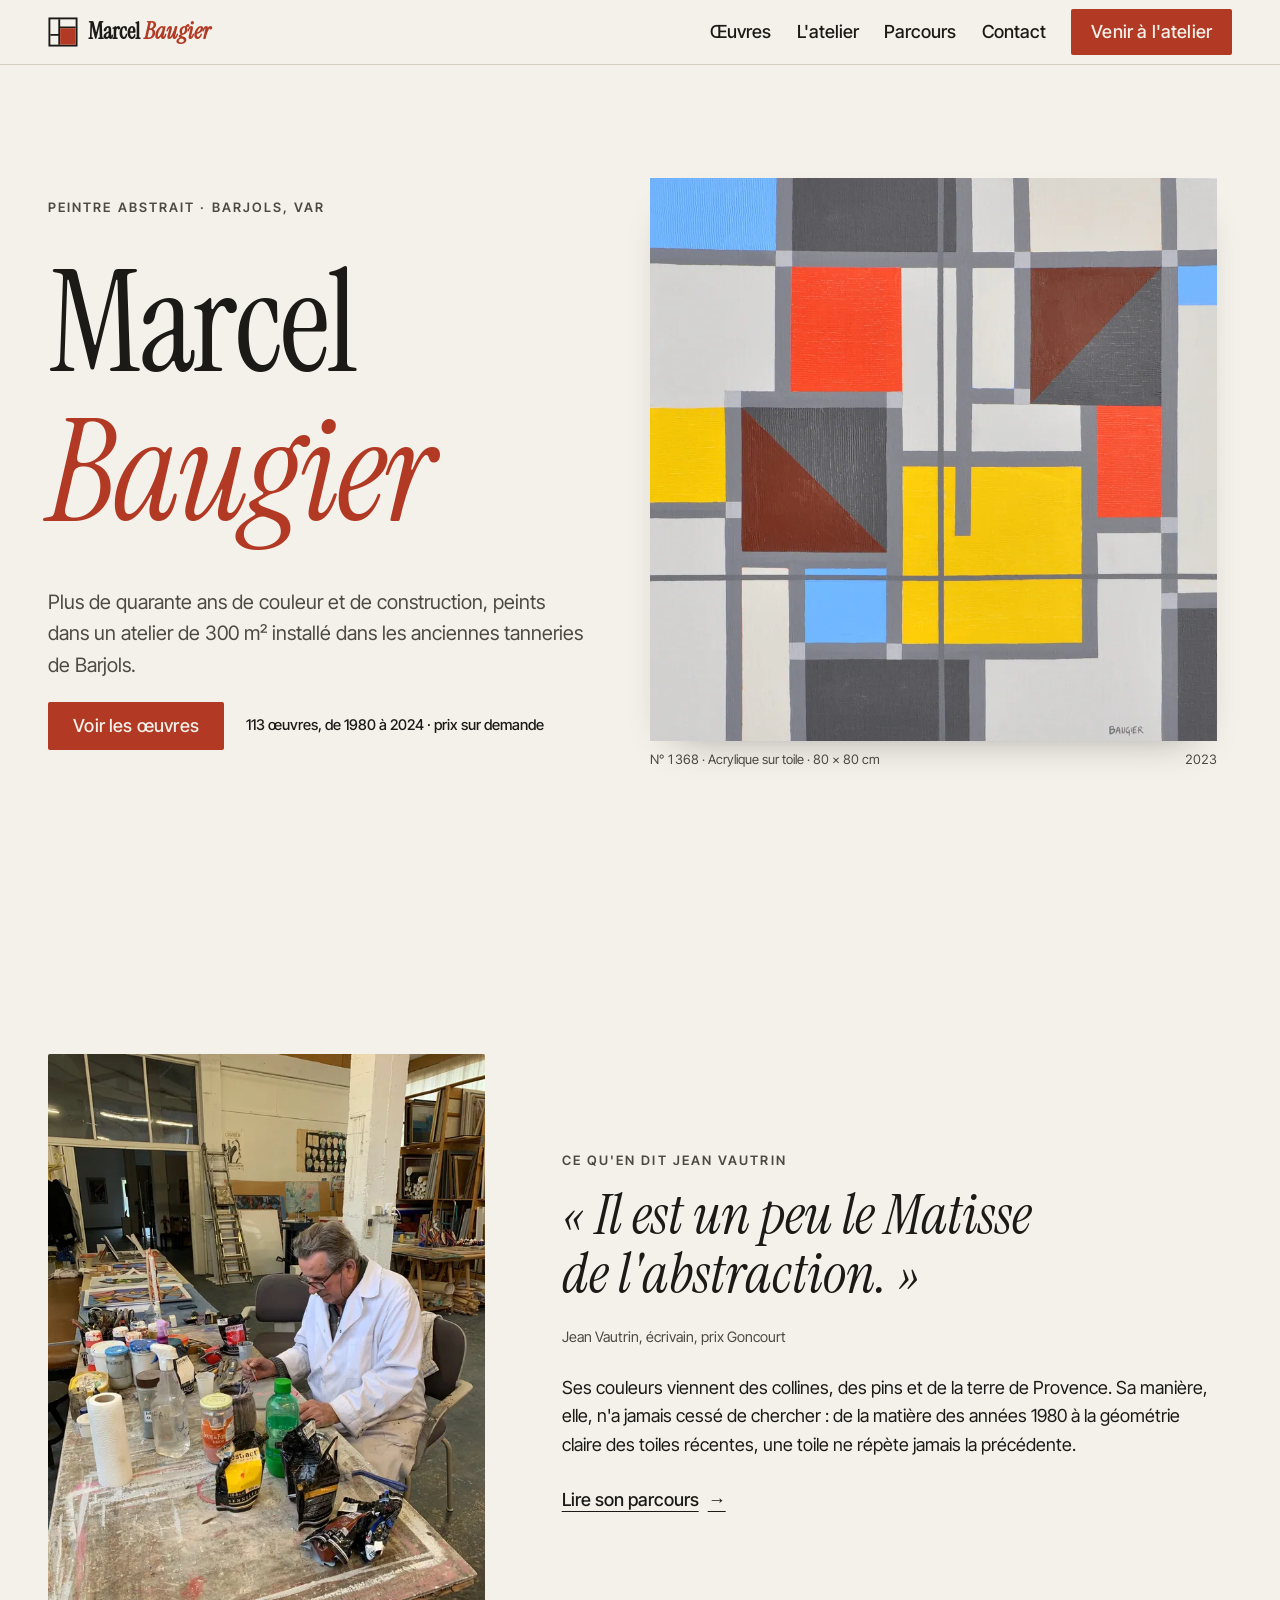
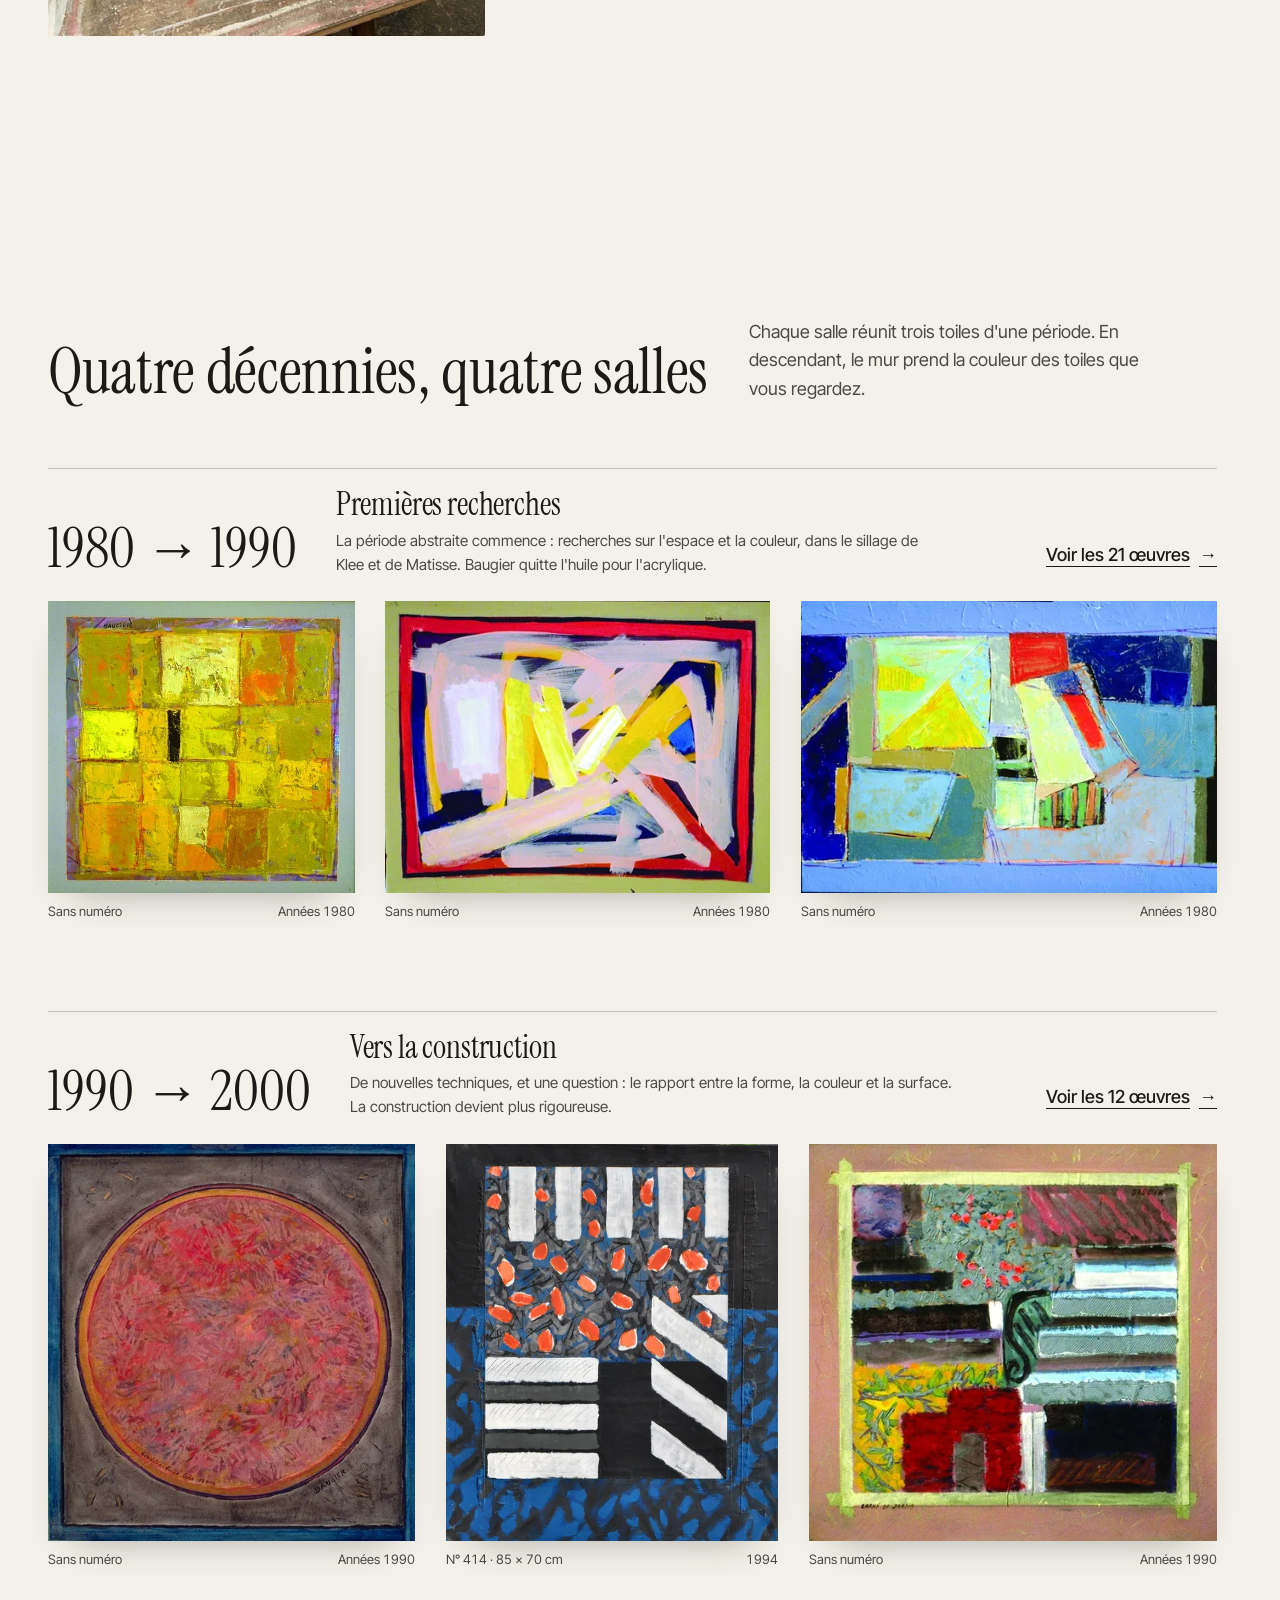
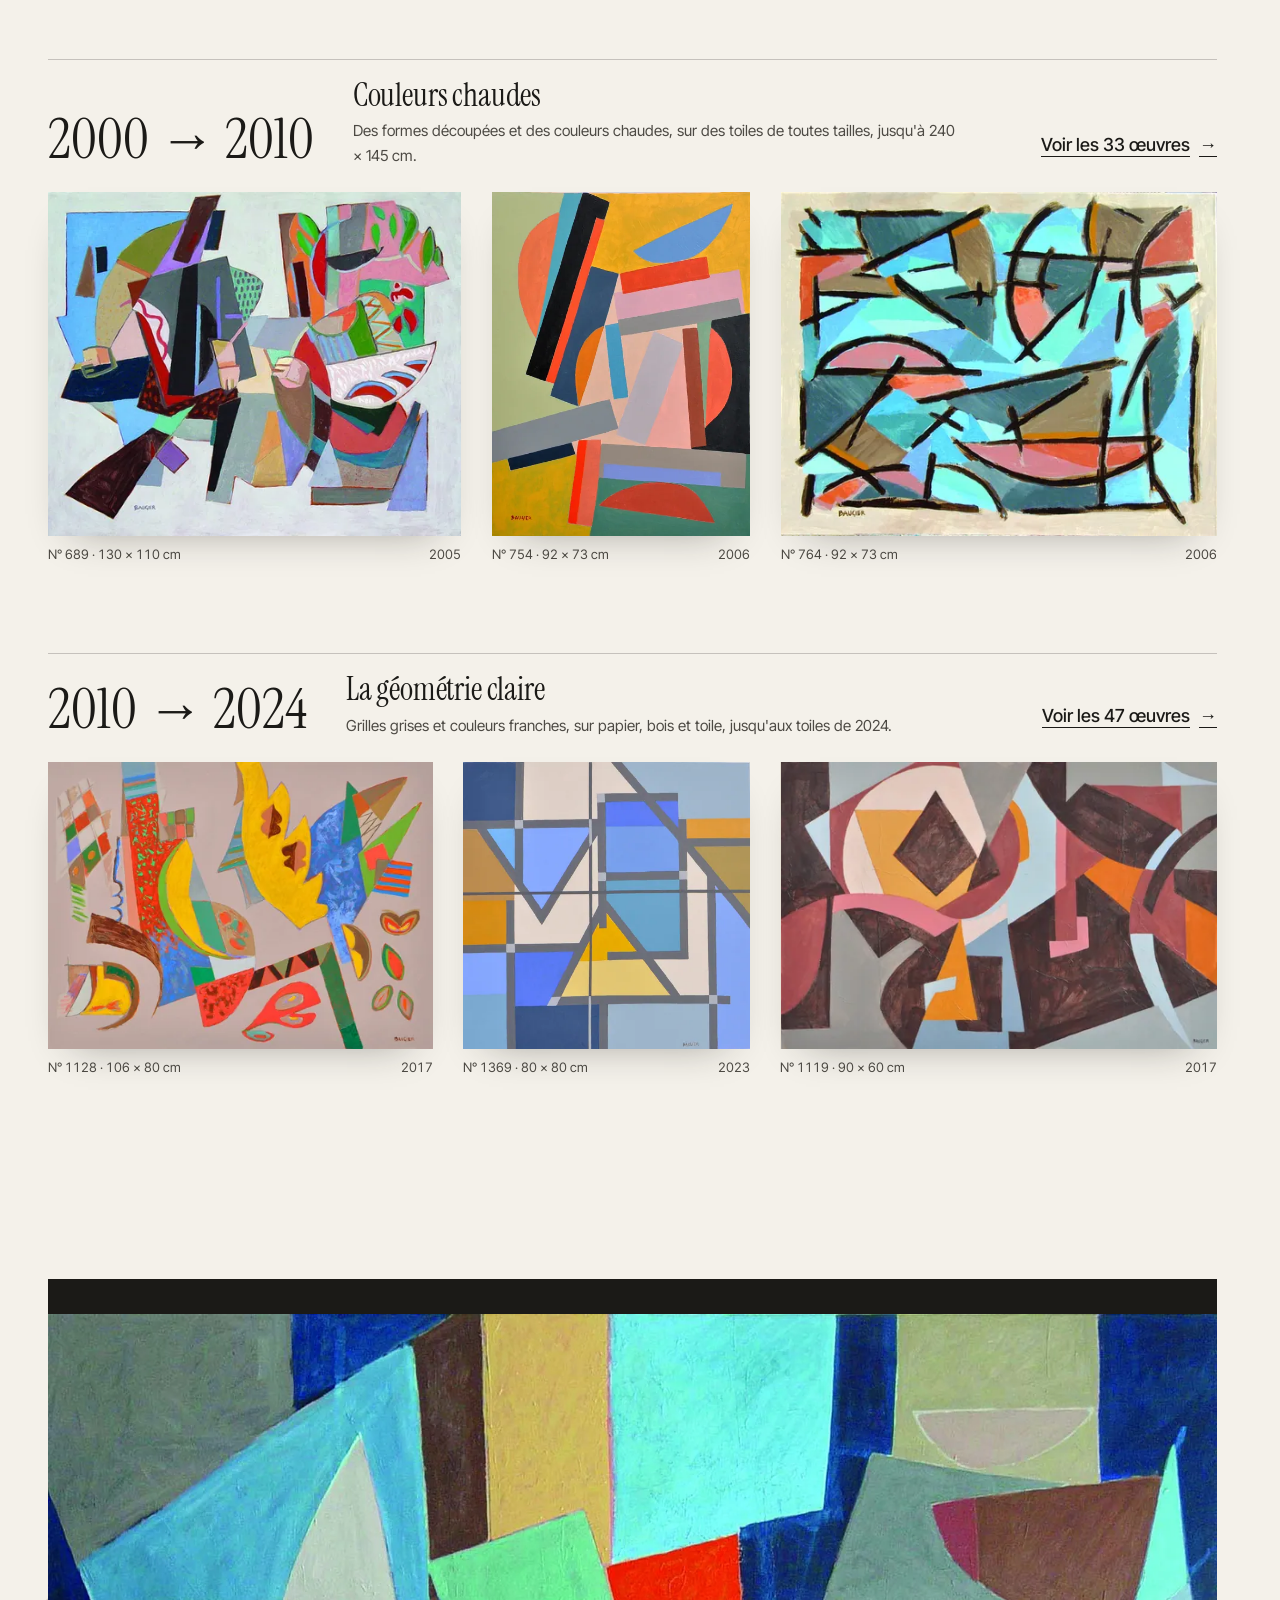
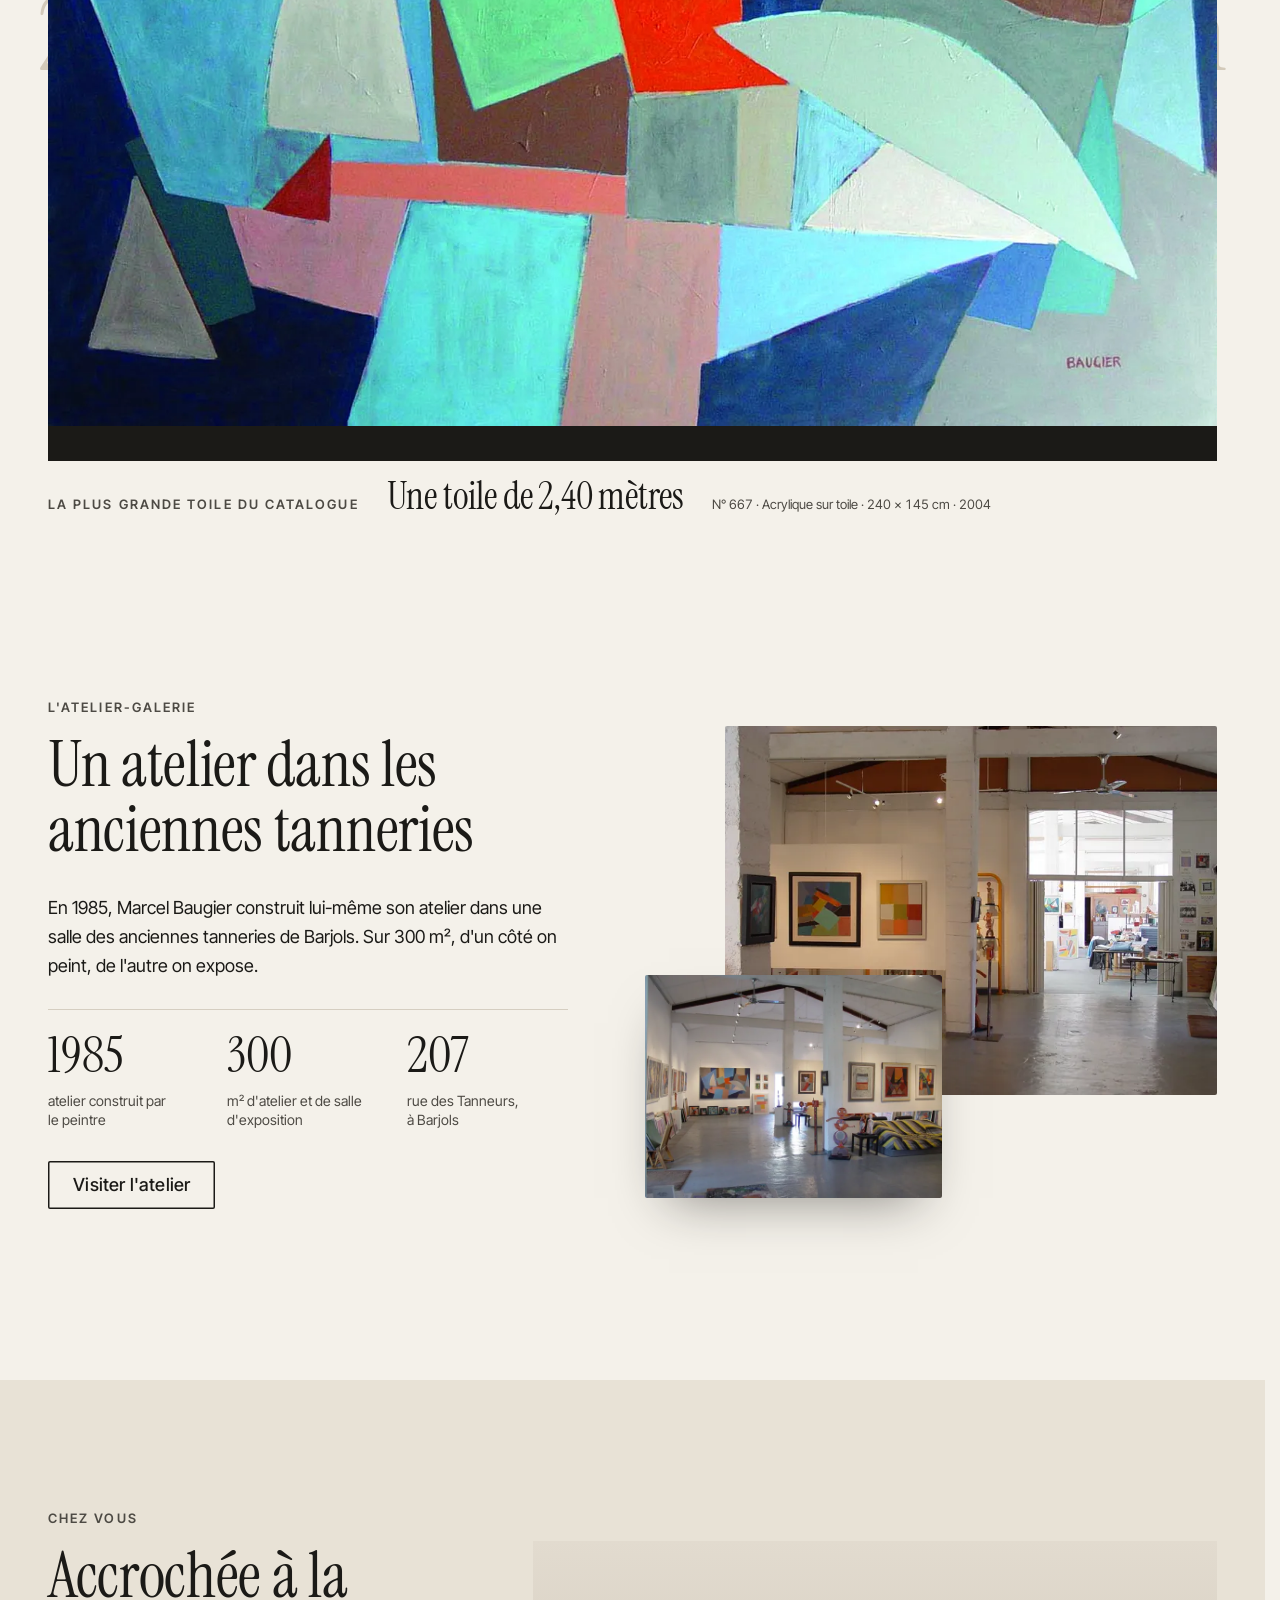
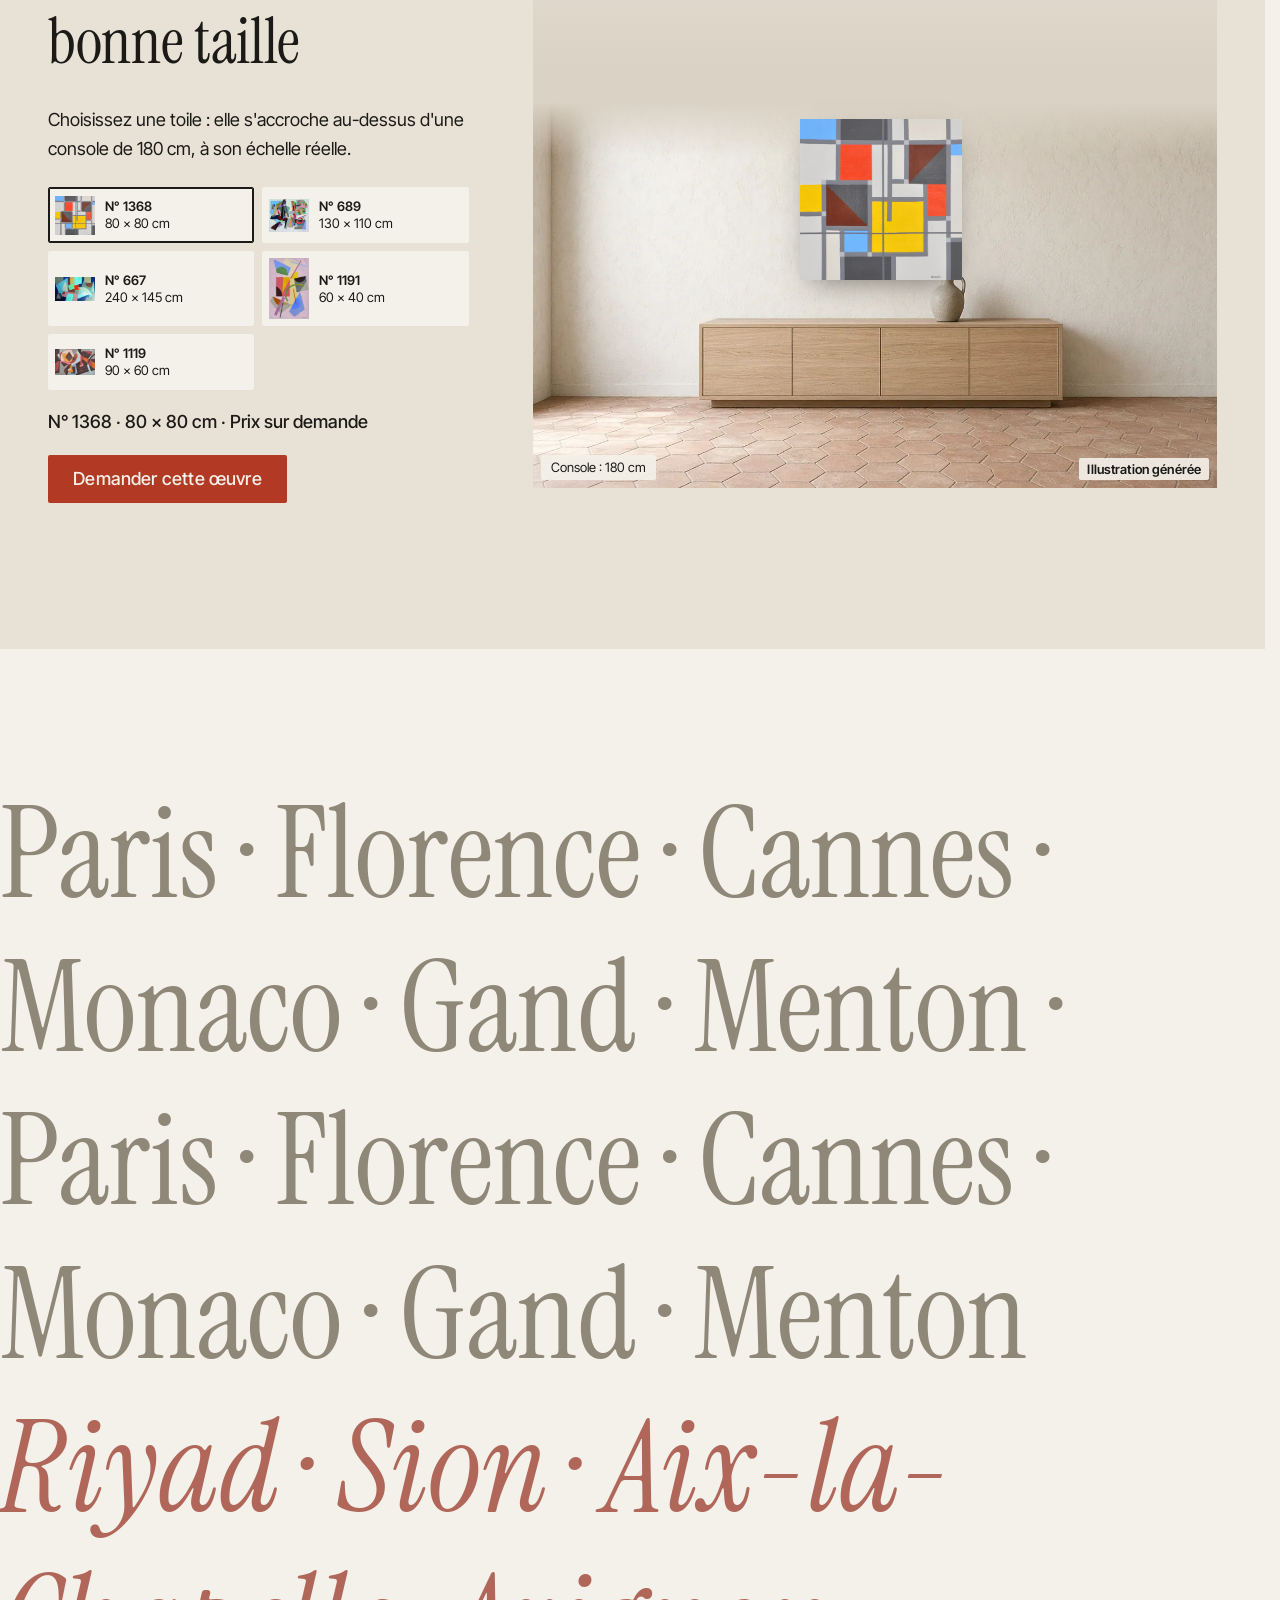
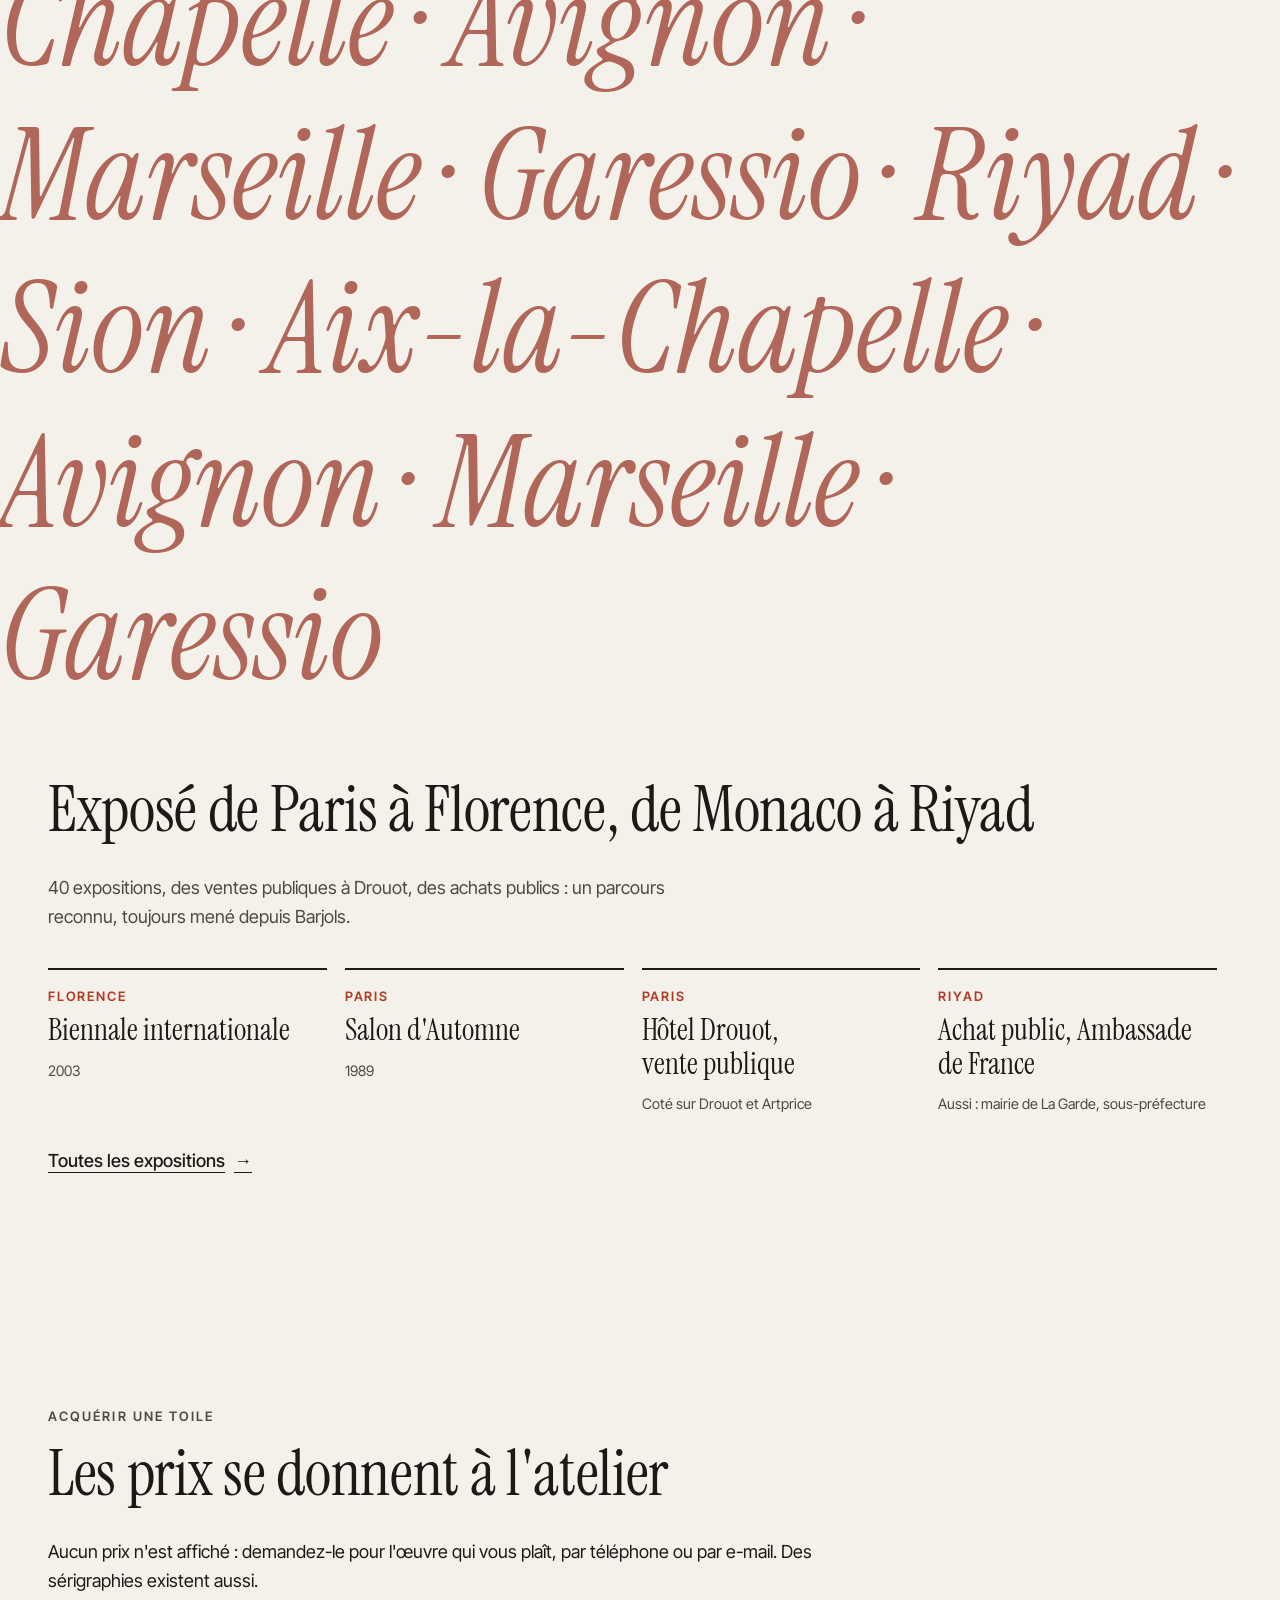
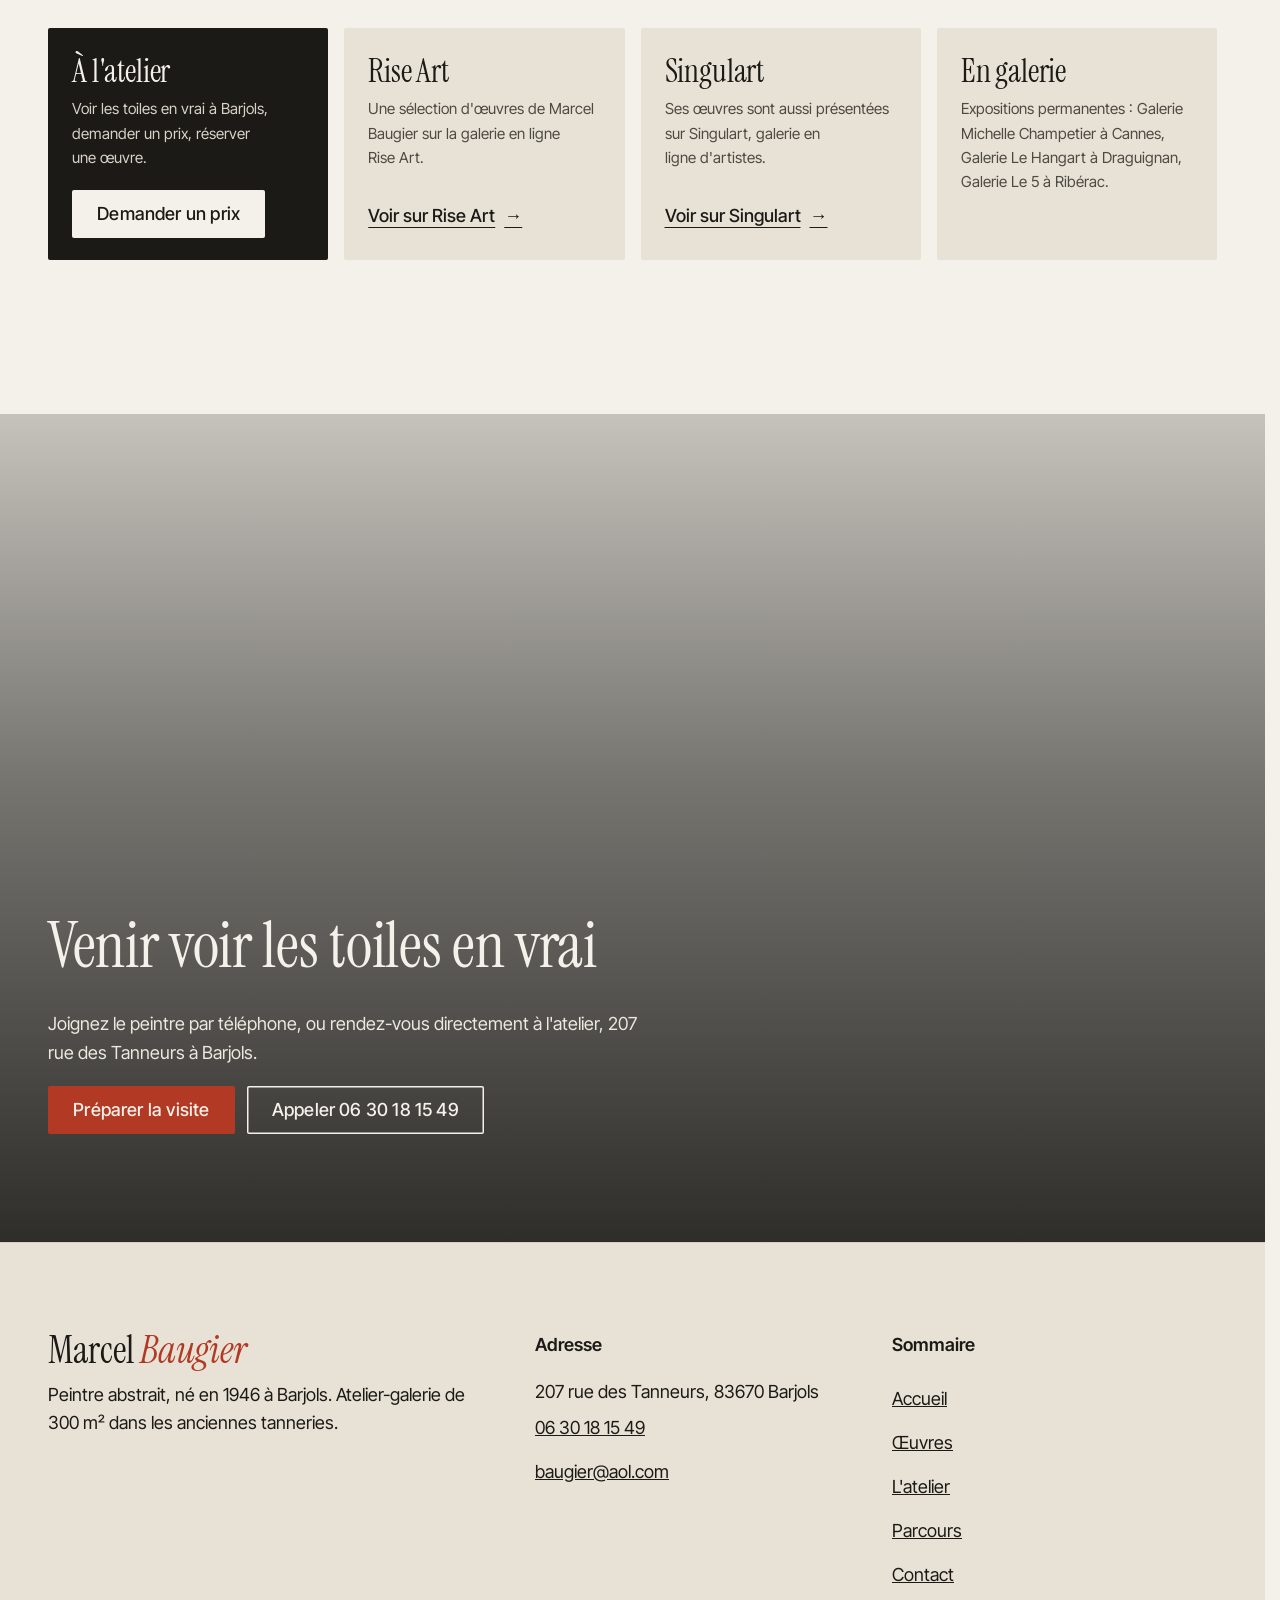
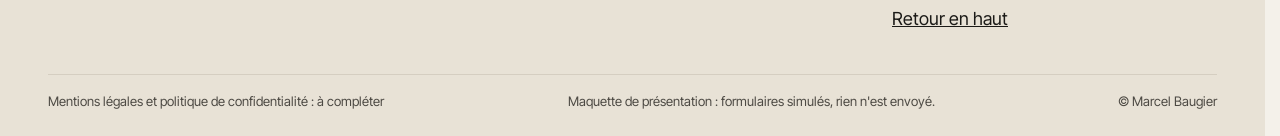
==== index.html @ a055277f "Maquette Galerie Baugier v1" ====
<!doctype html>
<html lang="fr" data-v="1">
<head>
<meta charset="utf-8">
<meta name="viewport" content="width=device-width, initial-scale=1, viewport-fit=cover">
<title>Marcel Baugier, peintre abstrait : atelier-galerie à Barjols</title>
<meta name="description" content="Plus de quarante ans de peinture abstraite : 113 œuvres de Marcel Baugier, de 1980 à 2024, à voir à l&#39;atelier-galerie des anciennes tanneries de Barjols (Var).">
<meta name="robots" content="noindex, nofollow">
<link rel="canonical" href="https://baugier-maquette.vercel.app/">
<style>:root{--fond:#F4F1EA;--texte:#1B1A17;--voile-fond:#E6DFD2;--ouverture-fond:#F4F1EA;--menu-fond:#1B1A17}:root { --entete-h: 72px; --barres-h: 0px; } html { background: var(--fond); color: var(--texte); scrollbar-gutter: stable; } body { margin: 0; background: var(--fond); } html.js:not(.secours):not([data-arrivee="retour"]) [data-anime] { opacity: 0; } html.js:not(.secours):not([data-arrivee="retour"]) [data-anime].vu { opacity: 1; } [data-voile] { position: fixed; inset: 0; z-index: 900; background: var(--voile-fond); transform: translateY(100%); visibility: hidden; pointer-events: none; } html[data-arrivee="voile"]:not(.voile-leve):not(.secours) [data-voile] { transform: none; visibility: visible; } html.secours [data-voile] { visibility: hidden !important; } .ouverture-panneau { position: fixed; inset: 0; z-index: 850; display: none; place-content: center; justify-items: center; background: var(--ouverture-fond, var(--voile-fond)); color: var(--fond); text-align: center; } html.js[data-arrivee="intro"]:not(.secours):not(.intro-finie) .ouverture-panneau { display: grid; } html.defilement-bloque, html.defilement-bloque body, html.js[data-arrivee="intro"]:not(.secours):not(.intro-finie), html.js[data-arrivee="intro"]:not(.secours):not(.intro-finie) body, html[data-arrivee="voile"]:not(.voile-leve):not(.secours), html[data-arrivee="voile"]:not(.voile-leve):not(.secours) body { overflow: hidden; } html.js[data-arrivee="intro"]:not(.secours):not(.intro-finie) { background-color: var(--ouverture-fond, var(--voile-fond)); } html[data-arrivee="voile"]:not(.voile-leve):not(.secours) { background-color: var(--voile-fond); }</style>
<script>(function () {
var d = document.documentElement, ss = null, ls = null;
try { ss = window.sessionStorage; ls = window.localStorage; } catch (e) {}
d.classList.add('js');
var nav = performance.getEntriesByType ? performance.getEntriesByType('navigation')[0] : null;
var type = nav ? nav.type : 'navigate';
var depart = null;
try { depart = JSON.parse(ss.getItem('socle:depart') || 'null'); ss.removeItem('socle:depart'); } catch (e) {}
if (depart && !(Date.now() - depart.t < 15000)) depart = null;
var mode = type === 'back_forward' ? 'retour' : type === 'reload' ? 'intro' : depart ? 'voile' : 'intro';
d.setAttribute('data-arrivee', mode);
if (mode === 'voile' && depart.couleur) d.style.setProperty('--voile-fond', depart.couleur);
if (type === 'reload' && 'scrollRestoration' in history) {
history.scrollRestoration = 'manual';
}
try {
var choisie = ls && ls.getItem('socle:langue');
var langue = (d.lang || '').slice(0, 2);
if (choisie && choisie !== langue && type === 'navigate' && !depart) {
var alt = document.querySelector('link[rel="alternate"][hreflang="' + choisie + '"]');
if (alt) location.replace(new URL(alt.href).pathname + location.search + location.hash);
}
} catch (e) {}
setTimeout(function () { if (!d.classList.contains('demarre')) d.classList.add('secours'); }, 2000);
})();</script>
<link rel="preload" href="/assets/fonts/instrument-serif-latin-400-normal.woff2" as="font" type="font/woff2" crossorigin>
<link rel="preload" href="/assets/fonts/inter-tight-latin-400-normal.woff2" as="font" type="font/woff2" crossorigin>
<link rel="stylesheet" href="/assets/css/socle.css?v=1">
<link rel="stylesheet" href="/assets/css/site.css?v=1">
<link rel="modulepreload" href="/assets/js/site.js?v=1">
<link rel="modulepreload" href="/assets/js/socle/index.js?v=1">
<script src="/assets/vendor/gsap.min.js" defer></script>
<script src="/assets/vendor/ScrollTrigger.min.js" defer></script>
<script src="/assets/vendor/SplitText.min.js" defer></script>
<script type="module" src="/assets/js/site.js?v=1"></script>
<meta name="theme-color" content="#F4F1EA">
<link rel="icon" href="/assets/images/favicon.svg" type="image/svg+xml">
<link rel="apple-touch-icon" href="/assets/images/apple-touch-icon.png">
<meta property="og:type" content="website">
<meta property="og:site_name" content="Galerie Baugier">
<meta property="og:locale" content="fr_FR">
<meta property="og:title" content="Marcel Baugier, peintre abstrait : atelier-galerie à Barjols">
<meta property="og:description" content="Plus de quarante ans de peinture abstraite : 113 œuvres de Marcel Baugier, de 1980 à 2024, à voir à l&#39;atelier-galerie des anciennes tanneries de Barjols (Var).">
<meta property="og:url" content="https://baugier-maquette.vercel.app/">
<meta property="og:image" content="https://baugier-maquette.vercel.app/assets/partage/accueil-fr.jpg">
<meta property="og:image:width" content="1200">
<meta property="og:image:height" content="630">
<meta property="og:image:alt" content="Marcel Baugier, peintre abstrait, et sa toile n° 1368">
<meta name="twitter:card" content="summary_large_image">
<script type="application/ld+json">{"@context":"https://schema.org","@type":"ArtGallery","name":"Galerie Baugier, atelier de Marcel Baugier","url":"https://baugier-maquette.vercel.app/","telephone":"+33630181549","email":"baugier@aol.com","address":{"@type":"PostalAddress","streetAddress":"207 rue des Tanneurs","postalCode":"83670","addressLocality":"Barjols","addressCountry":"FR"},"founder":{"@type":"Person","name":"Marcel Baugier","birthDate":"1946-06-13","birthPlace":"Barjols","jobTitle":"Peintre"},"description":"Atelier-galerie de 300 m² du peintre abstrait Marcel Baugier, installé depuis 1985 dans une salle des anciennes tanneries de Barjols (Var)."}</script>
</head>
<body id="haut">
<div data-voile data-forme="rideau" aria-hidden="true"><div class="voile-contenu"><img src="/assets/images/logo-clair.svg" alt="" width="56" height="56"><span data-voile-libelle>Accueil</span></div></div>
<div class="ouverture-panneau" data-ouverture aria-hidden="true">
  <img class="ouverture-logo" src="/assets/images/logo-clair.svg" alt="" width="64" height="64" data-ouverture-objet>
  <p class="ouverture-nom">Marcel Baugier</p>
  <span class="ouverture-trait"></span>
  <p class="ouverture-ligne">Atelier-galerie · Barjols</p>
</div>
<a class="evitement" href="#contenu">Aller au contenu</a>
<header data-entete>
  <div class="entete-rangee">
    <a class="entete-logo" href="/" data-libelle="Accueil" aria-current="page">
      <img src="/assets/images/logo.svg" alt="" width="34" height="34"><span>Marcel <em>Baugier</em></span>
    </a>
    <nav data-nav aria-label="Navigation principale">
      <ul><li><a href="/oeuvres" data-libelle="Œuvres">Œuvres</a></li><li><a href="/atelier" data-libelle="L&#39;atelier">L&#39;atelier</a></li><li><a href="/parcours" data-libelle="Parcours">Parcours</a></li><li><a href="/contact" data-libelle="Contact">Contact</a></li></ul>
    </nav>
    <div class="entete-actions">
      <a class="bouton" href="/contact#venir" data-libelle="Contact">Venir à l&#39;atelier</a>
      <button type="button" data-menu-bouton aria-controls="menu" aria-expanded="false" data-libelle-ouvrir="Menu" data-libelle-fermer="Fermer"><span data-libelle-bouton>Menu</span></button>
      <a class="menu-sansjs" href="#menu" data-menu-lien>Menu</a>
    </div>
  </div>
</header>
<script>/* Avant le premier affichage : rangées de la navigation (même règle que ajusterNav dans assets/js/socle/entete.js)
   et hauteur réelle de l'en-tête, pour que rien ne saute quand le JavaScript du site prend la main. */
(function () {
  var h = document.documentElement, u = document.querySelector('[data-nav] ul'), e = document.querySelector('[data-entete]');
  if (u) {
    var deborde = function () { return u.scrollWidth > u.clientWidth + 1; }, c = deborde();
    if (c && window.matchMedia('(min-width: 900px)').matches) {
      h.classList.add('nav-deux-rangees'); c = deborde();
      if (c) { h.classList.add('nav-deux-lignes'); var a = u.querySelector('a'); c = !a || u.getBoundingClientRect().height > a.getBoundingClientRect().height * 2.5; }
      if (c) h.classList.remove('nav-deux-rangees', 'nav-deux-lignes');
    }
    if (c) h.classList.add('nav-compacte');
  }
  if (e) h.style.setProperty('--entete-h', Math.round(e.getBoundingClientRect().height) + 'px');
})();</script>
<span id="menu-ferme" aria-hidden="true"></span>
<div id="menu" data-menu role="dialog" aria-modal="true" aria-label="Menu">
  <p class="menu-sansjs-fermer"><a href="#menu-ferme">Fermer</a></p>
  <ul><li style="--i:0"><a href="/" class="menu-lien" data-libelle="Accueil" aria-current="page">Accueil</a></li><li style="--i:1"><a href="/oeuvres" class="menu-lien" data-libelle="Œuvres">Œuvres</a></li><li style="--i:2"><a href="/atelier" class="menu-lien" data-libelle="L&#39;atelier">L&#39;atelier</a></li><li style="--i:3"><a href="/parcours" class="menu-lien" data-libelle="Parcours">Parcours</a></li><li style="--i:4"><a href="/contact" class="menu-lien" data-libelle="Contact">Contact</a></li></ul>
  <p><a class="bouton" href="tel:+33630181549">Appeler 06 30 18 15 49</a></p>
</div>
<main id="contenu" tabindex="-1">
<section class="hero" id="debut">
  <div class="hero-lumiere" aria-hidden="true" data-effet="lumiere-atelier" data-souris data-audit-ignorer><span></span></div>
  <div class="hero-texte">
    <p class="surtitre" data-anime="gsap" data-tete>Peintre abstrait · Barjols, Var</p>
    <h1 class="hero-titre tete-titre" data-anime="gsap"><span class="ligne-masque"><span class="hero-ligne tete-ligne">Marcel</span></span><span class="ligne-masque"><span class="hero-ligne tete-ligne"><em>Baugier</em></span></span></h1>
    <p class="hero-intro" data-anime="gsap" data-tete>Plus de quarante ans de couleur et de construction, peints dans un atelier de 300 m² installé dans les anciennes tanneries de Barjols.</p>
    <p class="hero-actions" data-anime="gsap" data-tete>
      <a href="/oeuvres" class="bouton" data-libelle="Œuvres" data-action-principale data-survol="magnetique">Voir les œuvres</a>
      <span class="hero-info" data-info-cle>113 œuvres, de 1980 à 2024 · prix sur demande</span>
    </p>
  </div>
  <div class="hero-oeuvre">
    <div class="hero-cadre" data-iris-centre style="aspect-ratio:1.0064">
      <figure class="media oeuvre-media hero-media" style="--cadrage:50% 50%">
  <picture>
    <img src="/assets/images/o-n-1368-toile-80x80-1600.webp" srcset="/assets/images/o-n-1368-toile-80x80-480.webp 480w, /assets/images/o-n-1368-toile-80x80-960.webp 960w, /assets/images/o-n-1368-toile-80x80-1600.webp 1600w" sizes="(max-width: 760px) 86vw, 44vw" alt="Marcel Baugier, toile n° 1368, 2023 : grille de bandes grises sur fond blanc, carrés jaunes, rouges, bleus et triangles bruns" width="1600" height="1590" fetchpriority="high" loading="eager" decoding="async">
  </picture>
</figure>
      <div class="toile-grille" aria-hidden="true" data-audit-ignorer>
        <i style="--i:0"></i><i style="--i:1"></i><i style="--i:2"></i><i style="--i:3"></i><i style="--i:4"></i><i style="--i:5"></i><i style="--i:6"></i><i style="--i:7"></i><i style="--i:8"></i><i style="--i:9"></i><i style="--i:10"></i><i style="--i:11"></i><i style="--i:12"></i><i style="--i:13"></i><i style="--i:14"></i><i style="--i:15"></i><i style="--i:16"></i><i style="--i:17"></i><i style="--i:18"></i><i style="--i:19"></i><i style="--i:20"></i><i style="--i:21"></i><i style="--i:22"></i><i style="--i:23"></i><i style="--i:24"></i>
        <svg viewBox="0 0 100 100" preserveAspectRatio="none"><path pathLength="1" d="M20 0V100M40 0V100M60 0V100M80 0V100M0 20H100M0 40H100M0 60H100M0 80H100" fill="none" stroke="#8d8a84" stroke-width=".9" vector-effect="non-scaling-stroke"/></svg>
      </div>
    </div>
    <p class="cartel hero-cartel" data-anime="gsap" data-tete><span>N° 1368 · Acrylique sur toile · 80 × 80 cm</span><span>2023</span></p>
  </div>
</section>
<section class="manifeste conteneur" id="manifeste">
  <figure class="media manifeste-media" data-anime="rideau" style="--cadrage:62% 40%;aspect-ratio:3 / 4">
  <picture>
    <img src="/assets/images/atelier-peintre-1500.webp" srcset="/assets/images/atelier-peintre-640.webp 640w, /assets/images/atelier-peintre-1000.webp 1000w, /assets/images/atelier-peintre-1500.webp 1500w" sizes="(max-width: 760px) 90vw, 32vw" alt="Marcel Baugier, en blouse blanche, prépare ses couleurs sur la grande table de l&#39;atelier" width="1500" height="2000" loading="lazy" decoding="async">
  </picture>
</figure>
  <div class="manifeste-texte">
    <p class="surtitre" data-anime>Ce qu&#39;en dit Jean Vautrin</p>
    <blockquote class="citation"><p data-anime="mots">« Il est un peu le Matisse de l&#39;abstraction. »</p><footer data-anime>Jean Vautrin, écrivain, prix Goncourt</footer></blockquote>
    <p data-anime>Ses couleurs viennent des collines, des pins et de la terre de Provence. Sa manière, elle, n&#39;a jamais cessé de chercher : de la matière des années 1980 à la géométrie claire des toiles récentes, une toile ne répète jamais la précédente.</p>
    <p data-anime><a href="/parcours" class="lien-fleche" data-libelle="Parcours">Lire son parcours</a></p>
  </div>
</section>
<section class="decennies" id="decennies" data-effet="fond-teinte">
  <div class="decennies-tete conteneur">
    <h2 data-anime="lignes">Quatre décennies, quatre salles</h2>
    <p data-anime>Chaque salle réunit trois toiles d&#39;une période. En descendant, le mur prend la couleur des toiles que vous regardez.</p>
  </div>
  <article class="salle" id="salle-1980">
    <div class="salle-tete conteneur" data-anime>
      <p class="salle-annee">1980 → 1990</p>
      <div><h3>Premières recherches</h3><p class="salle-texte">La période abstraite commence : recherches sur l&#39;espace et la couleur, dans le sillage de Klee et de Matisse. Baugier quitte l&#39;huile pour l&#39;acrylique.</p></div>
      <a href="/oeuvres?decennie=1980#catalogue" class="lien-fleche" data-libelle="Œuvres">Voir les 21 œuvres</a>
    </div>
    <div class="salle-mur" tabindex="0" role="region" aria-label="Premières recherches" data-galerie data-anime="cascade">
      <figure class="oeuvre salle-oeuvre" style="--r:1.0493;--teinte:#f0ff03" data-teinte="#f0ff03">
  <a href="/oeuvres?oeuvre=annees-1980-1990-3" class="oeuvre-lien" data-libelle="Œuvres" aria-label="Ouvrir Sans numéro, années 1980"><figure class="media oeuvre-media" style="--cadrage:50% 50%">
  <picture>
    <img src="/assets/images/o-annees-1980-1990-3-1600.webp" srcset="/assets/images/o-annees-1980-1990-3-480.webp 480w, /assets/images/o-annees-1980-1990-3-960.webp 960w, /assets/images/o-annees-1980-1990-3-1600.webp 1600w" sizes="(max-width: 760px) 70vw, 30vw" alt="Marcel Baugier, années 1980" width="1600" height="1525" loading="lazy" decoding="async">
  </picture>
</figure></a>
  <figcaption class="cartel"><span>Sans numéro</span><span>Années 1980</span></figcaption>
</figure><figure class="oeuvre salle-oeuvre" style="--r:1.318;--teinte:#eac600" data-teinte="#eac600">
  <a href="/oeuvres?oeuvre=annees-1980-1990-11" class="oeuvre-lien" data-libelle="Œuvres" aria-label="Ouvrir Sans numéro, années 1980"><figure class="media oeuvre-media" style="--cadrage:50% 50%">
  <picture>
    <img src="/assets/images/o-annees-1980-1990-11-1600.webp" srcset="/assets/images/o-annees-1980-1990-11-480.webp 480w, /assets/images/o-annees-1980-1990-11-960.webp 960w, /assets/images/o-annees-1980-1990-11-1600.webp 1600w" sizes="(max-width: 760px) 70vw, 30vw" alt="Marcel Baugier, années 1980" width="1600" height="1214" loading="lazy" decoding="async">
  </picture>
</figure></a>
  <figcaption class="cartel"><span>Sans numéro</span><span>Années 1980</span></figcaption>
</figure><figure class="oeuvre salle-oeuvre" style="--r:1.4235;--teinte:#ddeb0d" data-teinte="#ddeb0d">
  <a href="/oeuvres?oeuvre=annees-1980-1990-10" class="oeuvre-lien" data-libelle="Œuvres" aria-label="Ouvrir Sans numéro, années 1980"><figure class="media oeuvre-media" style="--cadrage:50% 50%">
  <picture>
    <img src="/assets/images/o-annees-1980-1990-10-1600.webp" srcset="/assets/images/o-annees-1980-1990-10-480.webp 480w, /assets/images/o-annees-1980-1990-10-960.webp 960w, /assets/images/o-annees-1980-1990-10-1600.webp 1600w" sizes="(max-width: 760px) 70vw, 30vw" alt="Marcel Baugier, années 1980" width="1600" height="1124" loading="lazy" decoding="async">
  </picture>
</figure></a>
  <figcaption class="cartel"><span>Sans numéro</span><span>Années 1980</span></figcaption>
</figure>
    </div>
  </article><article class="salle" id="salle-1990">
    <div class="salle-tete conteneur" data-anime>
      <p class="salle-annee">1990 → 2000</p>
      <div><h3>Vers la construction</h3><p class="salle-texte">De nouvelles techniques, et une question : le rapport entre la forme, la couleur et la surface. La construction devient plus rigoureuse.</p></div>
      <a href="/oeuvres?decennie=1990#catalogue" class="lien-fleche" data-libelle="Œuvres">Voir les 12 œuvres</a>
    </div>
    <div class="salle-mur" tabindex="0" role="region" aria-label="Vers la construction" data-galerie data-anime="cascade">
      <figure class="oeuvre salle-oeuvre" style="--r:0.9235;--teinte:#b63c41" data-teinte="#b63c41">
  <a href="/oeuvres?oeuvre=annees-1990-2000-3" class="oeuvre-lien" data-libelle="Œuvres" aria-label="Ouvrir Sans numéro, années 1990"><figure class="media oeuvre-media" style="--cadrage:50% 50%">
  <picture>
    <img src="/assets/images/o-annees-1990-2000-3-1600.webp" srcset="/assets/images/o-annees-1990-2000-3-480.webp 480w, /assets/images/o-annees-1990-2000-3-960.webp 960w, /assets/images/o-annees-1990-2000-3-1600.webp 1600w" sizes="(max-width: 760px) 70vw, 30vw" alt="Marcel Baugier, années 1990" width="1600" height="1733" loading="lazy" decoding="async">
  </picture>
</figure></a>
  <figcaption class="cartel"><span>Sans numéro</span><span>Années 1990</span></figcaption>
</figure><figure class="oeuvre salle-oeuvre" style="--r:0.8345;--teinte:#16477c" data-teinte="#16477c">
  <a href="/oeuvres?oeuvre=414" class="oeuvre-lien" data-libelle="Œuvres" aria-label="Ouvrir N° 414, 1994"><figure class="media oeuvre-media" style="--cadrage:50% 50%">
  <picture>
    <img src="/assets/images/o-414-85x70-toile-1994-1600.webp" srcset="/assets/images/o-414-85x70-toile-1994-480.webp 480w, /assets/images/o-414-85x70-toile-1994-960.webp 960w, /assets/images/o-414-85x70-toile-1994-1600.webp 1600w" sizes="(max-width: 760px) 70vw, 30vw" alt="Marcel Baugier, N° 414, acrylique sur toile, 85 × 70 cm, 1994" width="1600" height="1917" loading="lazy" decoding="async">
  </picture>
</figure></a>
  <figcaption class="cartel"><span>N° 414 · 85 × 70 cm</span><span>1994</span></figcaption>
</figure><figure class="oeuvre salle-oeuvre" style="--r:1.027;--teinte:#a9a61f" data-teinte="#a9a61f">
  <a href="/oeuvres?oeuvre=annees-1990-2000-4" class="oeuvre-lien" data-libelle="Œuvres" aria-label="Ouvrir Sans numéro, années 1990"><figure class="media oeuvre-media" style="--cadrage:50% 50%">
  <picture>
    <img src="/assets/images/o-annees-1990-2000-4-1600.webp" srcset="/assets/images/o-annees-1990-2000-4-480.webp 480w, /assets/images/o-annees-1990-2000-4-960.webp 960w, /assets/images/o-annees-1990-2000-4-1600.webp 1600w" sizes="(max-width: 760px) 70vw, 30vw" alt="Marcel Baugier, années 1990" width="1600" height="1558" loading="lazy" decoding="async">
  </picture>
</figure></a>
  <figcaption class="cartel"><span>Sans numéro</span><span>Années 1990</span></figcaption>
</figure>
    </div>
  </article><article class="salle" id="salle-2000">
    <div class="salle-tete conteneur" data-anime>
      <p class="salle-annee">2000 → 2010</p>
      <div><h3>Couleurs chaudes</h3><p class="salle-texte">Des formes découpées et des couleurs chaudes, sur des toiles de toutes tailles, jusqu&#39;à 240 × 145 cm.</p></div>
      <a href="/oeuvres?decennie=2000#catalogue" class="lien-fleche" data-libelle="Œuvres">Voir les 33 œuvres</a>
    </div>
    <div class="salle-mur" tabindex="0" role="region" aria-label="Couleurs chaudes" data-galerie data-anime="cascade">
      <figure class="oeuvre salle-oeuvre" style="--r:1.2005;--teinte:#54b3f9" data-teinte="#54b3f9">
  <a href="/oeuvres?oeuvre=689" class="oeuvre-lien" data-libelle="Œuvres" aria-label="Ouvrir N° 689, 2005"><figure class="media oeuvre-media" style="--cadrage:50% 50%">
  <picture>
    <img src="/assets/images/o-689-130x110-toile-2005-1600.webp" srcset="/assets/images/o-689-130x110-toile-2005-480.webp 480w, /assets/images/o-689-130x110-toile-2005-960.webp 960w, /assets/images/o-689-130x110-toile-2005-1600.webp 1600w" sizes="(max-width: 760px) 70vw, 30vw" alt="Marcel Baugier, N° 689, acrylique sur toile, 130 × 110 cm, 2005" width="1600" height="1333" loading="lazy" decoding="async">
  </picture>
</figure></a>
  <figcaption class="cartel"><span>N° 689 · 130 × 110 cm</span><span>2005</span></figcaption>
</figure><figure class="oeuvre salle-oeuvre" style="--r:0.7505;--teinte:#fea21b" data-teinte="#fea21b">
  <a href="/oeuvres?oeuvre=754" class="oeuvre-lien" data-libelle="Œuvres" aria-label="Ouvrir N° 754, 2006"><figure class="media oeuvre-media" style="--cadrage:50% 50%">
  <picture>
    <img src="/assets/images/o-754-92x73-toile-2006-1600.webp" srcset="/assets/images/o-754-92x73-toile-2006-480.webp 480w, /assets/images/o-754-92x73-toile-2006-960.webp 960w, /assets/images/o-754-92x73-toile-2006-1600.webp 1600w" sizes="(max-width: 760px) 70vw, 30vw" alt="Marcel Baugier, N° 754, acrylique sur toile, 92 × 73 cm, 2006" width="1600" height="2132" loading="lazy" decoding="async">
  </picture>
</figure></a>
  <figcaption class="cartel"><span>N° 754 · 92 × 73 cm</span><span>2006</span></figcaption>
</figure><figure class="oeuvre salle-oeuvre" style="--r:1.2658;--teinte:#b26c35" data-teinte="#b26c35">
  <a href="/oeuvres?oeuvre=764" class="oeuvre-lien" data-libelle="Œuvres" aria-label="Ouvrir N° 764, 2006"><figure class="media oeuvre-media" style="--cadrage:50% 50%">
  <picture>
    <img src="/assets/images/o-764-92x73-toile-2006-1600.webp" srcset="/assets/images/o-764-92x73-toile-2006-480.webp 480w, /assets/images/o-764-92x73-toile-2006-960.webp 960w, /assets/images/o-764-92x73-toile-2006-1600.webp 1600w" sizes="(max-width: 760px) 70vw, 30vw" alt="Marcel Baugier, N° 764, acrylique sur toile, 92 × 73 cm, 2006" width="1600" height="1264" loading="lazy" decoding="async">
  </picture>
</figure></a>
  <figcaption class="cartel"><span>N° 764 · 92 × 73 cm</span><span>2006</span></figcaption>
</figure>
    </div>
  </article><article class="salle" id="salle-2010">
    <div class="salle-tete conteneur" data-anime>
      <p class="salle-annee">2010 → 2024</p>
      <div><h3>La géométrie claire</h3><p class="salle-texte">Grilles grises et couleurs franches, sur papier, bois et toile, jusqu&#39;aux toiles de 2024.</p></div>
      <a href="/oeuvres?decennie=2010#catalogue" class="lien-fleche" data-libelle="Œuvres">Voir les 47 œuvres</a>
    </div>
    <div class="salle-mur" tabindex="0" role="region" aria-label="La géométrie claire" data-galerie data-anime="cascade">
      <figure class="oeuvre salle-oeuvre" style="--r:1.3396;--teinte:#fab500" data-teinte="#fab500">
  <a href="/oeuvres?oeuvre=1128" class="oeuvre-lien" data-libelle="Œuvres" aria-label="Ouvrir N° 1128, 2017"><figure class="media oeuvre-media" style="--cadrage:50% 50%">
  <picture>
    <img src="/assets/images/o-1128-106x80-toile-2017-1600.webp" srcset="/assets/images/o-1128-106x80-toile-2017-480.webp 480w, /assets/images/o-1128-106x80-toile-2017-960.webp 960w, /assets/images/o-1128-106x80-toile-2017-1600.webp 1600w" sizes="(max-width: 760px) 70vw, 30vw" alt="Marcel Baugier, N° 1128, acrylique sur toile, 106 × 80 cm, 2017" width="1600" height="1194" loading="lazy" decoding="async">
  </picture>
</figure></a>
  <figcaption class="cartel"><span>N° 1128 · 106 × 80 cm</span><span>2017</span></figcaption>
</figure><figure class="oeuvre salle-oeuvre" style="--r:0.9978;--teinte:#df8c06" data-teinte="#df8c06">
  <a href="/oeuvres?oeuvre=1369" class="oeuvre-lien" data-libelle="Œuvres" aria-label="Ouvrir N° 1369, 2023"><figure class="media oeuvre-media" style="--cadrage:50% 50%">
  <picture>
    <img src="/assets/images/o-n-1369-toile-80x80-1600.webp" srcset="/assets/images/o-n-1369-toile-80x80-480.webp 480w, /assets/images/o-n-1369-toile-80x80-960.webp 960w, /assets/images/o-n-1369-toile-80x80-1600.webp 1600w" sizes="(max-width: 760px) 70vw, 30vw" alt="Marcel Baugier, N° 1369, acrylique sur toile, 80 × 80 cm, 2023" width="1600" height="1604" loading="lazy" decoding="async">
  </picture>
</figure></a>
  <figcaption class="cartel"><span>N° 1369 · 80 × 80 cm</span><span>2023</span></figcaption>
</figure><figure class="oeuvre salle-oeuvre" style="--r:1.5209;--teinte:#db6324" data-teinte="#db6324">
  <a href="/oeuvres?oeuvre=1119" class="oeuvre-lien" data-libelle="Œuvres" aria-label="Ouvrir N° 1119, 2017"><figure class="media oeuvre-media" style="--cadrage:50% 50%">
  <picture>
    <img src="/assets/images/o-1119-90x60-toile-2017-1600.webp" srcset="/assets/images/o-1119-90x60-toile-2017-480.webp 480w, /assets/images/o-1119-90x60-toile-2017-960.webp 960w, /assets/images/o-1119-90x60-toile-2017-1600.webp 1600w" sizes="(max-width: 760px) 70vw, 30vw" alt="Marcel Baugier, N° 1119, acrylique sur toile, 90 × 60 cm, 2017" width="1600" height="1052" loading="lazy" decoding="async">
  </picture>
</figure></a>
  <figcaption class="cartel"><span>N° 1119 · 90 × 60 cm</span><span>2017</span></figcaption>
</figure>
    </div>
  </article>
</section>
<section class="grande" id="grande" data-fx="plein-ecran" data-fx-depart="inset(24% 31% 24% 31% round 2px)">
  <div class="grande-collant" data-collant>
    <p class="grande-mot grande-mot--g" data-fx-ecarte="g" aria-hidden="true" data-audit-ignorer>240 cm</p>
    <figure class="media grande-media" style="--cadrage:50% 50%">
  <picture>
    <img src="/assets/images/o-667-240x145-toile-2004-1600.webp" srcset="/assets/images/o-667-240x145-toile-2004-480.webp 480w, /assets/images/o-667-240x145-toile-2004-960.webp 960w, /assets/images/o-667-240x145-toile-2004-1600.webp 1600w" sizes="100vw" alt="Marcel Baugier, toile n° 667, 2004 : grands aplats turquoise, bleu nuit, rose et vert découpés en éclats" width="1600" height="974" loading="lazy" decoding="async">
  </picture>
</figure>
    <p class="grande-mot grande-mot--d" data-fx-ecarte="d" aria-hidden="true" data-audit-ignorer>145 cm</p>
    <div class="grande-texte" data-fx-apres>
      <p class="surtitre">La plus grande toile du catalogue</p>
      <h2>Une toile de 2,40 mètres</h2>
      <p class="cartel">N° 667 · Acrylique sur toile · 240 × 145 cm · 2004</p>
    </div>
  </div>
</section>
<section class="atelier-bloc conteneur" id="atelier">
  <div class="atelier-bloc-texte">
    <p class="surtitre" data-anime>L&#39;atelier-galerie</p>
    <h2 data-anime="lignes">Un atelier dans les anciennes tanneries</h2>
    <p data-anime>En 1985, Marcel Baugier construit lui-même son atelier dans une salle des anciennes tanneries de Barjols. Sur 300 m², d&#39;un côté on peint, de l&#39;autre on expose.</p>
    <ul class="chiffres" data-anime="cascade">
      <li><strong>1985</strong><span>atelier construit par le peintre</span></li>
      <li><strong data-compteur="300">300</strong><span>m² d&#39;atelier et de salle d&#39;exposition</span></li>
      <li><strong>207</strong><span>rue des Tanneurs, à Barjols</span></li>
    </ul>
    <p data-anime><a href="/atelier" class="bouton bouton--contour" data-libelle="L&#39;atelier" data-survol="magnetique">Visiter l&#39;atelier</a></p>
  </div>
  <div class="atelier-bloc-photos">
    <figure class="media atelier-photo atelier-photo--1" data-fx="parallaxe" data-fx-force="8" style="--cadrage:50% 50%;aspect-ratio:4 / 3">
  <picture>
    <img src="/assets/images/atelier-salle-2-1600.webp" srcset="/assets/images/atelier-salle-2-640.webp 640w, /assets/images/atelier-salle-2-1024.webp 1024w, /assets/images/atelier-salle-2-1600.webp 1600w" sizes="(max-width: 760px) 90vw, 40vw" alt="La salle d&#39;exposition de l&#39;atelier : toiles accrochées sur les murs blancs, sculptures et canapé" width="1600" height="1200" loading="lazy" decoding="async">
  </picture>
</figure>
    <figure class="media atelier-photo atelier-photo--2" data-fx="parallaxe" data-fx-force="12" style="--cadrage:50% 50%;aspect-ratio:4 / 3">
  <picture>
    <img src="/assets/images/atelier-salle-3-1600.webp" srcset="/assets/images/atelier-salle-3-640.webp 640w, /assets/images/atelier-salle-3-1024.webp 1024w, /assets/images/atelier-salle-3-1600.webp 1600w" sizes="(max-width: 760px) 70vw, 28vw" alt="Les murs de l&#39;atelier couverts de toiles, sous la charpente des anciennes tanneries" width="1600" height="1200" loading="lazy" decoding="async">
  </picture>
</figure>
  </div>
</section>
<section class="chezvous" id="chez-vous">
  <div class="conteneur chezvous-grille">
    <div class="chezvous-texte">
      <p class="surtitre" data-anime>Chez vous</p>
      <h2 data-anime="lignes">Accrochée à la bonne taille</h2>
      <p data-anime>Choisissez une toile : elle s&#39;accroche au-dessus d&#39;une console de 180 cm, à son échelle réelle.</p>
      <fieldset class="choix-toiles" data-anime="cascade">
        <legend class="visuellement-cache">Choisir une toile</legend>
        <button type="button" class="choix-toile" data-choix="1368" aria-pressed="true">
            <span class="choix-vignette" style="aspect-ratio:1.0064"><img src="/assets/images/o-n-1368-toile-80x80-480.webp" alt="" width="80" height="79" loading="lazy"></span>
            <span><strong>N° 1368</strong><br>80 × 80 cm</span>
          </button><button type="button" class="choix-toile" data-choix="689" aria-pressed="false">
            <span class="choix-vignette" style="aspect-ratio:1.2005"><img src="/assets/images/o-689-130x110-toile-2005-480.webp" alt="" width="80" height="67" loading="lazy"></span>
            <span><strong>N° 689</strong><br>130 × 110 cm</span>
          </button><button type="button" class="choix-toile" data-choix="667" aria-pressed="false">
            <span class="choix-vignette" style="aspect-ratio:1.6434"><img src="/assets/images/o-667-240x145-toile-2004-480.webp" alt="" width="80" height="49" loading="lazy"></span>
            <span><strong>N° 667</strong><br>240 × 145 cm</span>
          </button><button type="button" class="choix-toile" data-choix="1191" aria-pressed="false">
            <span class="choix-vignette" style="aspect-ratio:0.6575"><img src="/assets/images/o-1191-60x40-papier-2018-480.webp" alt="" width="80" height="122" loading="lazy"></span>
            <span><strong>N° 1191</strong><br>60 × 40 cm</span>
          </button><button type="button" class="choix-toile" data-choix="1119" aria-pressed="false">
            <span class="choix-vignette" style="aspect-ratio:1.5209"><img src="/assets/images/o-1119-90x60-toile-2017-480.webp" alt="" width="80" height="53" loading="lazy"></span>
            <span><strong>N° 1119</strong><br>90 × 60 cm</span>
          </button>
      </fieldset>
      <p class="chezvous-prix" data-anime><span data-accroche-cartel>N° 1368 · 80 × 80 cm</span> · Prix sur demande</p>
      <p data-anime><a href="/contact?sujet=oeuvre&amp;oeuvre=1368#formulaire" class="bouton" data-libelle="Contact" data-accroche-lien data-survol="magnetique">Demander cette œuvre</a></p>
    </div>
    <div class="mur  mur--photo" data-mur data-oeuvres="[{&quot;id&quot;:&quot;1368&quot;,&quot;l&quot;:80,&quot;h&quot;:80,&quot;image&quot;:&quot;o-n-1368-toile-80x80&quot;,&quot;titre&quot;:&quot;N° 1368&quot;,&quot;dims&quot;:&quot;80 × 80 cm&quot;,&quot;ratio&quot;:1.0064,&quot;alt&quot;:&quot;Marcel Baugier, N° 1368, acrylique sur toile, 80 × 80 cm, 2023&quot;},{&quot;id&quot;:&quot;689&quot;,&quot;l&quot;:130,&quot;h&quot;:110,&quot;image&quot;:&quot;o-689-130x110-toile-2005&quot;,&quot;titre&quot;:&quot;N° 689&quot;,&quot;dims&quot;:&quot;130 × 110 cm&quot;,&quot;ratio&quot;:1.2005,&quot;alt&quot;:&quot;Marcel Baugier, N° 689, acrylique sur toile, 130 × 110 cm, 2005&quot;},{&quot;id&quot;:&quot;667&quot;,&quot;l&quot;:240,&quot;h&quot;:145,&quot;image&quot;:&quot;o-667-240x145-toile-2004&quot;,&quot;titre&quot;:&quot;N° 667&quot;,&quot;dims&quot;:&quot;240 × 145 cm&quot;,&quot;ratio&quot;:1.6434,&quot;alt&quot;:&quot;Marcel Baugier, N° 667, acrylique sur toile, 240 × 145 cm, 2004&quot;},{&quot;id&quot;:&quot;1191&quot;,&quot;l&quot;:40,&quot;h&quot;:60,&quot;image&quot;:&quot;o-1191-60x40-papier-2018&quot;,&quot;titre&quot;:&quot;N° 1191&quot;,&quot;dims&quot;:&quot;60 × 40 cm&quot;,&quot;ratio&quot;:0.6575,&quot;alt&quot;:&quot;Marcel Baugier, N° 1191, acrylique sur papier, 60 × 40 cm, 2018&quot;},{&quot;id&quot;:&quot;1119&quot;,&quot;l&quot;:90,&quot;h&quot;:60,&quot;image&quot;:&quot;o-1119-90x60-toile-2017&quot;,&quot;titre&quot;:&quot;N° 1119&quot;,&quot;dims&quot;:&quot;90 × 60 cm&quot;,&quot;ratio&quot;:1.5209,&quot;alt&quot;:&quot;Marcel Baugier, N° 1119, acrylique sur toile, 90 × 60 cm, 2017&quot;}]">
  <div class="mur-scene">
    <figure class="media mur-photo" data-grok style="--cadrage:50% 50%">
  <picture>
    <img src="/assets/images/grok/mur-salon-1280.webp" srcset="/assets/images/grok/mur-salon-640.webp 640w, /assets/images/grok/mur-salon-1280.webp 1280w, /assets/images/grok/mur-salon-1920.webp 1920w" sizes="(max-width: 760px) 100vw, 60vw" alt="Mur blanc d&#39;un salon au-dessus d&#39;une longue console en chêne" width="1280" height="720" loading="lazy" decoding="async">
  </picture><figcaption class="mention-ia">Illustration générée</figcaption>
</figure>
    <div class="mur-toile" data-toile data-effet="accrochage" style="--l:80;--h:80">
      <img src="/assets/images/o-n-1368-toile-80x80-960.webp" alt="Marcel Baugier, N° 1368, acrylique sur toile, 80 × 80 cm, 2023" width="960" height="954" loading="lazy" decoding="async">
    </div>
    <p class="mur-repere" aria-hidden="true">Console : 180 cm</p>
  </div>
</div>
  </div>
</section>
<section class="reconnaissance" id="reconnaissance">
  <div class="mots-geants" data-fx="mots-geants" aria-hidden="true" data-ruban data-visuel data-audit-ignorer>
    <p data-fx-rangee>Paris · Florence · Cannes · Monaco · Gand · Menton · Paris · Florence · Cannes · Monaco · Gand · Menton</p>
    <p data-fx-rangee data-sens="-1">Riyad · Sion · Aix-la-Chapelle · Avignon · Marseille · Garessio · Riyad · Sion · Aix-la-Chapelle · Avignon · Marseille · Garessio</p>
  </div>
  <div class="conteneur">
    <h2 data-anime="lignes">Exposé de Paris à Florence, de Monaco à Riyad</h2>
    <p class="reconnaissance-texte" data-anime>40 expositions, des ventes publiques à Drouot, des achats publics : un parcours reconnu, toujours mené depuis Barjols.</p>
    <ul class="reconnaissance-cartes" data-anime="cascade">
      <li><p class="reco-lieu">Florence</p><p class="reco-titre">Biennale internationale</p><p class="reco-annee">2003</p></li><li><p class="reco-lieu">Paris</p><p class="reco-titre">Salon d&#39;Automne</p><p class="reco-annee">1989</p></li><li><p class="reco-lieu">Paris</p><p class="reco-titre">Hôtel Drouot, vente publique</p><p class="reco-annee">Coté sur Drouot et Artprice</p></li><li><p class="reco-lieu">Riyad</p><p class="reco-titre">Achat public, Ambassade de France</p><p class="reco-annee">Aussi : mairie de La Garde, sous-préfecture</p></li>
    </ul>
    <p data-anime><a href="/parcours#expositions" class="lien-fleche" data-libelle="Parcours">Toutes les expositions</a></p>
  </div>
</section>
<section class="acquerir conteneur" id="acquerir">
  <div class="acquerir-tete">
    <p class="surtitre" data-anime>Acquérir une toile</p>
    <h2 data-anime="lignes">Les prix se donnent à l&#39;atelier</h2>
    <p data-anime>Aucun prix n&#39;est affiché : demandez-le pour l&#39;œuvre qui vous plaît, par téléphone ou par e-mail. Des sérigraphies existent aussi.</p>
  </div>
  <ul class="acquerir-cartes" data-anime="cascade">
    <li class="acquerir-carte acquerir-carte--atelier" data-survol="incline" data-survol-force="4">
      <h3>À l&#39;atelier</h3><p>Voir les toiles en vrai à Barjols, demander un prix, réserver une œuvre.</p>
      <a href="/contact?sujet=oeuvre#formulaire" class="bouton" data-libelle="Contact">Demander un prix</a>
    </li>
    <li class="acquerir-carte" data-survol="incline" data-survol-force="4">
      <h3>Rise Art</h3><p>Une sélection d&#39;œuvres de Marcel Baugier sur la galerie en ligne Rise Art.</p>
      <a class="lien-fleche" href="https://www.riseart.com/fr#q=baugier" target="_blank" rel="noopener">Voir sur Rise Art</a>
    </li>
    <li class="acquerir-carte" data-survol="incline" data-survol-force="4">
      <h3>Singulart</h3><p>Ses œuvres sont aussi présentées sur Singulart, galerie en ligne d&#39;artistes.</p>
      <a class="lien-fleche" href="https://www.singulart.com/fr/search?q=baugier" target="_blank" rel="noopener">Voir sur Singulart</a>
    </li>
    <li class="acquerir-carte" data-survol="incline" data-survol-force="4">
      <h3>En galerie</h3><p>Expositions permanentes : Galerie Michelle Champetier à Cannes, Galerie Le Hangart à Draguignan, Galerie Le 5 à Ribérac.</p>
    </li>
  </ul>
</section>
<section class="fin fin--photo" id="fin">
  <figure class="media fin-fond" data-fx="zoom" data-fx-force="12" style="--cadrage:50% 50%">
  <picture><source media="(max-width: 760px) and (orientation: portrait)" srcset="/assets/images/atelier-salle-1-mobile-640.webp 640w, /assets/images/atelier-salle-1-mobile-1080.webp 1080w" sizes="100vw">
    <img src="/assets/images/atelier-salle-1-1280.webp" srcset="/assets/images/atelier-salle-1-640.webp 640w, /assets/images/atelier-salle-1-1280.webp 1280w, /assets/images/atelier-salle-1-1920.webp 1920w" sizes="100vw" alt="La salle d&#39;exposition de l&#39;atelier Baugier, toiles aux murs" width="1280" height="720" loading="lazy" decoding="async">
  </picture>
</figure>
  <div class="fin-texte conteneur">
    <h2 data-anime="lignes">Venir voir les toiles en vrai</h2>
    <p data-anime>Joignez le peintre par téléphone, ou rendez-vous directement à l&#39;atelier, 207 rue des Tanneurs à Barjols.</p>
    <p class="fin-actions" data-anime>
      <a href="/contact?sujet=visite#formulaire" class="bouton" data-libelle="Contact" data-survol="magnetique">Préparer la visite</a>
      <a class="bouton bouton--clair" href="tel:+33630181549">Appeler 06 30 18 15 49</a>
    </p>
  </div>
</section>
</main>
<footer class="pied" id="pied">
  <div class="conteneur pied-grille">
    <div class="pied-marque">
      <p class="pied-nom">Marcel <em>Baugier</em></p>
      <p>Peintre abstrait, né en 1946 à Barjols. Atelier-galerie de 300 m² dans les anciennes tanneries.</p>
    </div>
    <div>
      <p><strong>Adresse</strong></p>
      <p>207 rue des Tanneurs, 83670 Barjols<br><a href="tel:+33630181549">06 30 18 15 49</a><br><a href="mailto:baugier@aol.com">baugier@aol.com</a></p>
    </div>
    <nav aria-label="Sommaire">
      <p><strong>Sommaire</strong></p>
      <ul><li><a href="/" data-libelle="Accueil" aria-current="page">Accueil</a></li><li><a href="/oeuvres" data-libelle="Œuvres">Œuvres</a></li><li><a href="/atelier" data-libelle="L&#39;atelier">L&#39;atelier</a></li><li><a href="/parcours" data-libelle="Parcours">Parcours</a></li><li><a href="/contact" data-libelle="Contact">Contact</a></li><li><a href="#haut" data-sans-transition>Retour en haut</a></li></ul>
    </nav>
  </div>
  <div class="conteneur pied-bas"><p>Mentions légales et politique de confidentialité : à compléter</p><p>Maquette de présentation : formulaires simulés, rien n&#39;est envoyé.</p><p>© Marcel Baugier</p></div>
</footer>
<div data-barre-fixe>
  <a class="bouton bouton--contour" href="tel:+33630181549">Appeler</a>
  <a class="bouton" href="/contact#venir" data-libelle="Contact">Venir à l&#39;atelier</a>
</div>
</body>
</html>
---- assets/css/socle.css ----
/* Socle : règles communes à toutes les maquettes. Le style du projet va dans site.css.
   Les couleurs et polices du projet se règlent par les variables ci-dessous (redéfinies dans site.css). */
:root {
  --police-titres: Georgia, 'Times New Roman', serif;
  --police-texte: system-ui, -apple-system, 'Segoe UI', Roboto, sans-serif;
  --accent: #b3361f;
  --texte-doux: color-mix(in srgb, var(--texte) 78%, var(--fond));
  --ligne: color-mix(in srgb, var(--texte) 18%, var(--fond));
  --gouttiere: clamp(16px, 4vw, 48px);
  --largeur: 1240px;
  --rayon: 6px;
  --duree: .7s;
  --courbe: cubic-bezier(.22, 1, .36, 1);
}

*, *::before, *::after { box-sizing: border-box; }
html { -webkit-text-size-adjust: 100%; text-size-adjust: 100%; }
body {
  font-family: var(--police-texte); font-size: clamp(1rem, .96rem + .2vw, 1.125rem); line-height: 1.6;
  padding-bottom: var(--barres-h); overflow-x: clip;
}
img, picture, video, canvas, svg { display: block; max-width: 100%; }
img, video { height: auto; }
h1, h2, h3, h4 { font-family: var(--police-titres); line-height: 1.08; margin: 0 0 .5em; text-wrap: balance; font-weight: 600; }
p, li, dd, figcaption { text-wrap: pretty; }
p { margin: 0 0 1em; }
a { color: inherit; }
a[href^="mailto:"] { overflow-wrap: anywhere; }
button, input, select, textarea { font: inherit; color: inherit; }
button { cursor: pointer; }
:where(a, button, input, select, textarea, summary, [tabindex]) { -webkit-tap-highlight-color: transparent; }
:focus { outline: none; }
:focus-visible { outline: 3px solid var(--accent); outline-offset: 3px; border-radius: 2px; }
[id] { scroll-margin-top: calc(var(--entete-h) + 12px); scroll-margin-bottom: calc(var(--barres-h) + 12px); }
/* Lien profond vers une scène qui cache l'en-tête : elle arrive tout en haut de l'écran (comme aller() du socle). */
html.js:not(.secours) :is([data-entete-cache], [data-entete-cache] [id], [data-fx="plein-ecran"], [data-fx="plein-ecran"] [id]) { scroll-margin-top: 0; }
[hidden] { display: none !important; }

.visuellement-cache {
  position: absolute !important; width: 1px; height: 1px; padding: 0; margin: -1px;
  overflow: hidden; clip: rect(0 0 0 0); white-space: nowrap; border: 0;
}
.evitement {
  position: fixed; left: 12px; top: 12px; z-index: 1000; padding: 12px 16px; background: var(--texte); color: var(--fond);
  transform: translateY(-160%); text-decoration: none;
}
.evitement:focus-visible { transform: none; }
.conteneur { width: min(100% - 2 * var(--gouttiere), var(--largeur)); margin-inline: auto; }
.chiffres { font-variant-numeric: tabular-nums; }

/* Boutons : zones tactiles d'au moins 44 px. */
.bouton {
  display: inline-flex; align-items: center; justify-content: center; gap: .5em;
  min-height: 48px; min-width: 44px; padding: .7em 1.4em; border-radius: 999px;
  background: var(--accent); color: var(--fond); text-decoration: none; font-weight: 600; border: 0;
  line-height: 1.2; text-align: center;
}
.bouton--contour { background: transparent; color: inherit; box-shadow: inset 0 0 0 2px currentColor; }
.bouton[disabled] { opacity: .55; cursor: not-allowed; }

/* Apparitions : cachées par le style critique jusqu'à .vu, jamais recachées. */
html.js:not(.secours):not([data-arrivee="retour"]) [data-anime]:not([data-anime="gsap"]) {
  transform: translate3d(0, 1.2rem, 0);
  transition: opacity var(--duree) var(--courbe) var(--delai, 0s), transform var(--duree) var(--courbe) var(--delai, 0s);
}
html.js:not(.secours):not([data-arrivee="retour"]) [data-anime]:not([data-anime="gsap"]).vu { transform: none; }

/* Bibliothèque d'effets (effets.js). Apparitions : le bloc lui-même ne glisse pas, ce sont ses parties qui arrivent.
   Mêmes conditions que les apparitions : en secours, au retour et sans JavaScript, état final direct.
   Les transitions ne valent que pendant l'arrivée (.fx-fini ensuite) : celles du projet reprennent la main. */
html.js:not(.secours):not([data-arrivee="retour"]) :is([data-anime="lignes"], [data-anime="mots"], [data-anime="lettres"], [data-anime="cascade"]):not([data-anime="gsap"]) {
  transform: none; transition: opacity .25s linear var(--delai, 0s);
}
/* Masques des lignes : découpe par clip-path, débordante en haut et sur les côtés (accents), un peu en bas (jambages),
   au lieu d'un overflow et de marges : la mise en page ne change pas d'un pixel pendant la découpe. La ligne part
   d'assez bas (135 %) pour rester invisible malgré le débord du bas. */
.fx-ligne-mask { overflow: visible !important; clip-path: inset(-.4em -.6em -.2em -.6em); }
html.js:not(.secours):not([data-arrivee="retour"]) [data-anime="lignes"] .fx-ligne {
  transform: translate3d(0, 135%, 0); transition: transform 1s var(--courbe) calc(var(--delai, 0s) + var(--i, 0) * 90ms);
}
html.js:not(.secours):not([data-arrivee="retour"]) [data-anime="lignes"].vu .fx-ligne { transform: none; }
html.js:not(.secours):not([data-arrivee="retour"]) [data-anime="mots"] .fx-mot {
  opacity: 0; transform: translate3d(0, .5em, 0);
  transition: opacity .6s var(--courbe) calc(var(--delai, 0s) + var(--i, 0) * 35ms), transform .7s var(--courbe) calc(var(--delai, 0s) + var(--i, 0) * 35ms);
}
html.js:not(.secours):not([data-arrivee="retour"]) [data-anime="mots"].vu .fx-mot { opacity: 1; transform: none; }
/* Lettres : chaque mot reste d'un bloc (jamais coupé en fin de ligne), les lettres basculent en place. */
[data-anime="lettres"] :is(.fx-mot-l, .fx-lettre) { display: inline-block; }
html.js:not(.secours):not([data-arrivee="retour"]) [data-anime="lettres"] .fx-lettre {
  opacity: 0; transform: translate3d(0, .55em, 0) rotate(12deg); transform-origin: 0 100%;
  transition: opacity .5s var(--courbe) calc(var(--delai, 0s) + var(--i, 0) * 18ms), transform .8s var(--courbe) calc(var(--delai, 0s) + var(--i, 0) * 18ms);
}
html.js:not(.secours):not([data-arrivee="retour"]) [data-anime="lettres"].vu .fx-lettre { opacity: 1; transform: none; }
html.js:not(.secours):not([data-arrivee="retour"]) [data-anime="cascade"] > * { opacity: 0; transform: translate3d(0, 1.8rem, 0); }
html.js:not(.secours):not([data-arrivee="retour"]) [data-anime="cascade"]:not(.fx-fini) > * {
  transition: opacity .7s var(--courbe) calc(var(--delai, 0s) + var(--i, 0) * 80ms), transform .9s var(--courbe) calc(var(--delai, 0s) + var(--i, 0) * 80ms);
}
html.js:not(.secours):not([data-arrivee="retour"]) [data-anime="cascade"].vu > * { opacity: 1; transform: none; }
/* Rideau : règle aussi précise que celle des apparitions (sinon sa transition de découpe serait écrasée). */
html.js:not(.secours):not([data-arrivee="retour"]) [data-anime="rideau"]:not([data-anime="gsap"]) {
  transform: none; clip-path: inset(0 0 100% 0);
}
html.js:not(.secours):not([data-arrivee="retour"]) [data-anime="rideau"]:not([data-anime="gsap"]):not(.fx-fini) {
  transition: opacity .25s linear var(--delai, 0s), clip-path 1.2s cubic-bezier(.77, 0, .18, 1) var(--delai, 0s);
}
html.js:not(.secours):not([data-arrivee="retour"]) [data-anime="rideau"]:not([data-anime="gsap"]).vu { clip-path: inset(0 0 0 0); }
html.js:not(.secours):not([data-arrivee="retour"]) [data-anime="rideau"]:not([data-fx]) > :is(picture, video) { transform: scale(1.14); }
html.js:not(.secours):not([data-arrivee="retour"]) [data-anime="rideau"]:not([data-fx]):not(.fx-fini) > :is(picture, video) { transition: transform 1.6s var(--courbe) var(--delai, 0s); }
html.js:not(.secours):not([data-arrivee="retour"]) [data-anime="rideau"].vu:not([data-fx]) > :is(picture, video) { transform: none; }
/* Effets liés au défilement : l'image déplacée par GSAP n'a aucune transition CSS (une seule source par propriété). */
[data-fx="parallaxe"] > :is(picture, video, img), [data-fx="zoom"] > :is(picture, video, img) { transition: none; }
/* WebGL « onde » : le canvas, calé sur l'image, n'est visible que pendant le mouvement ; au repos, l'image d'origine, nette. */
[data-fx="onde"] { position: relative; }
.fx-onde { position: absolute; left: 0; top: 0; width: 100%; height: 100%; pointer-events: none; opacity: 0; transition: opacity .3s linear; }
.fx-onde--actif { opacity: 1; transition-duration: .12s; }
/* Image qui s'ouvre en plein écran : section haute, cadre collant en haut de l'écran (sticky, pas d'épinglage GSAP).
   En secours et sans JavaScript : image entière dans une section normale (règles [data-collant]). */
html.js:not(.secours) [data-fx="plein-ecran"] { position: relative; height: var(--fx-longueur, 260svh); }
html.js:not(.secours) [data-fx="plein-ecran"] > [data-collant] { position: sticky; top: 0; height: 100vh; height: 100svh; overflow: hidden; }
[data-fx="plein-ecran"] > [data-collant] > .media, [data-fx="plein-ecran"] [data-fx-cible] { width: 100%; height: 100%; border-radius: 0; }
:is(html.secours, html:not(.js)) [data-fx="plein-ecran"] [data-fx-cible] { height: 100svh; }
/* Mots géants : la rangée garde sa largeur (mots répétés au besoin) et ne sort jamais de son bandeau.
   En secours et sans JavaScript, les mots passent à la ligne : rien n'est coupé. */
[data-fx="mots-geants"] { overflow: hidden; overflow: clip; }
[data-fx="mots-geants"] [data-fx-rangee] { width: max-content; white-space: nowrap; margin: 0; }
:is(html.secours, html:not(.js)) [data-fx="mots-geants"] { overflow: visible; }
:is(html.secours, html:not(.js)) [data-fx="mots-geants"] [data-fx-rangee] { width: auto; white-space: normal; line-height: 1.2; }
/* Inclinaison selon la vitesse : GSAP seul tient la transformation (pas de transition CSS sur transform). */
[data-fx="vitesse"], [data-fx="mots-geants"] [data-fx-rangee] { transition-property: opacity, color, background-color, border-color, box-shadow !important; }

/* Effets au survol : au premier survol, GSAP prend la main sur la transformation (classe fx-survol) :
   plus aucune transition CSS sur transform pour cet élément. */
.fx-survol { transition-property: opacity, color, background-color, border-color, box-shadow !important; }

[data-boucle-css].hors-ecran, [data-boucle-css].hors-ecran *, [data-boucle-css].en-pause, [data-boucle-css].en-pause * { animation-play-state: paused !important; }

/* En-tête : opaque, jamais coupé, se cache en descendant. */
[data-entete] {
  position: fixed; inset: 0 0 auto; z-index: 800; background: var(--fond);
  border-bottom: 1px solid var(--ligne); transition: transform .35s var(--courbe);
}
html.entete-cache [data-entete], html.scene-sans-entete:not(.menu-ouvert) [data-entete] { transform: translateY(-100%); }
.entete-rangee {
  display: flex; align-items: center; gap: clamp(8px, 2vw, 28px);
  min-height: 64px; padding: 8px var(--gouttiere); max-width: calc(var(--largeur) + 2 * var(--gouttiere)); margin-inline: auto;
}
.entete-logo { display: inline-flex; align-items: center; gap: .6em; min-height: 44px; text-decoration: none; font-weight: 700; flex: none; }
.entete-logo img { width: 36px; height: 36px; }
[data-nav] { flex: 1 1 auto; min-width: 0; display: flex; justify-content: flex-end; }
[data-nav] ul { display: flex; gap: clamp(12px, 2vw, 28px); list-style: none; margin: 0; padding: 0; min-width: 0; overflow: hidden; white-space: nowrap; }
/* Un lien de navigation ne passe jamais à la ligne : sinon il « tient » sur deux lignes et le relais
   (deuxième rangée, bouton Menu) ne se déclenche pas. */
[data-nav] a { display: inline-flex; align-items: center; min-height: 44px; text-decoration: none; white-space: nowrap; }
[data-nav] a[aria-current] { text-decoration: underline; text-underline-offset: .35em; text-decoration-thickness: 2px; }
.entete-actions { display: flex; align-items: center; gap: 8px; flex: none; }
.entete-actions .bouton { min-height: 44px; padding-inline: 1.1em; }
.entete-langue { display: inline-flex; align-items: center; justify-content: center; min-width: 44px; min-height: 44px; text-decoration: none; font-weight: 600; text-transform: uppercase; }
[data-menu-bouton] { display: none; min-height: 44px; min-width: 44px; padding: 0 14px; border: 0; border-radius: 999px; background: var(--texte); color: var(--fond); font-weight: 600; }
html.nav-compacte [data-nav] { display: none; }
html.nav-compacte [data-menu-bouton] { display: inline-flex; align-items: center; }
html.nav-compacte .entete-actions { margin-left: auto; }
/* Dès 900 px, les liens qui ne tiennent pas à côté du logo passent sur une deuxième rangée (entete.js) :
   jamais le bouton Menu seul sur ordinateur. L'en-tête est plus haut : --entete-h suit (mesures.js). */
html.nav-deux-rangees .entete-rangee { flex-wrap: wrap; row-gap: 0; }
html.nav-deux-rangees [data-nav] { order: 3; flex: 1 0 100%; justify-content: flex-start; border-top: 1px solid var(--ligne); }
html.nav-deux-rangees .entete-actions { margin-left: auto; }
html.nav-deux-lignes [data-nav] ul { flex-wrap: wrap; row-gap: 0; column-gap: clamp(12px, 1.6vw, 24px); }
@media (max-width: 520px) { .entete-actions .bouton { display: none; } }

/* Sans JavaScript : l'en-tête reste dans le flux (sa hauteur n'est pas mesurée, rien ne passe dessous).
   Dès 900 px, les liens passent à la ligne sous le logo ; en dessous, un lien Menu ouvre le menu plein écran
   par son ancre (#menu:target) et un lien Fermer le referme. */
.menu-sansjs, .menu-sansjs-fermer { display: none; }
html:not(.js) { --entete-h: 0px; }
html:not(.js) [data-entete] { position: relative; }
@media (min-width: 900px) {
  html:not(.js) .entete-rangee { flex-wrap: wrap; row-gap: 0; }
  html:not(.js) [data-nav] { order: 3; flex: 1 0 100%; justify-content: flex-start; }
  html:not(.js) [data-nav] ul { flex-wrap: wrap; column-gap: clamp(12px, 2vw, 28px); row-gap: 0; }
  html:not(.js) .entete-actions { margin-left: auto; }
}
@media (max-width: 899px) {
  html:not(.js) [data-nav] { display: none; }
  html:not(.js) .entete-actions { margin-left: auto; }
  html:not(.js) .menu-sansjs {
    display: inline-flex; align-items: center; min-height: 44px; min-width: 44px; padding: 0 14px; border-radius: 999px;
    background: var(--texte); color: var(--fond); font-weight: 600; text-decoration: none;
  }
}
html:not(.js) #menu:target { z-index: 810; visibility: visible; opacity: 1; transition: none; padding-top: 24px; }
html:not(.js) #menu:target li { opacity: 1; transform: none; transition: none; }
html:not(.js) #menu:target .menu-sansjs-fermer { display: block; margin: 0 0 16px; }
html:not(.js) .menu-sansjs-fermer a { display: inline-flex; align-items: center; min-height: 44px; font-weight: 600; }
/* Cible du lien Fermer : fixe, elle ne fait pas défiler la page quand le menu se referme. */
#menu-ferme { position: fixed; top: 0; left: 0; width: 1px; height: 1px; pointer-events: none; }
/* Sans JavaScript, la barre fixe du téléphone n'est pas mesurée : sa hauteur est réservée d'office. */
@media (max-width: 760px) { html:not(.js) { --barres-h: calc(65px + env(safe-area-inset-bottom)); } }

/* Menu : plein écran, liens qui arrivent l'un après l'autre. */
[data-menu] {
  position: fixed; inset: 0; z-index: 790; background: var(--menu-fond, var(--fond)); overflow-y: auto; overscroll-behavior: contain;
  padding: calc(var(--entete-h) + 24px) var(--gouttiere) calc(32px + var(--barres-h));
  visibility: hidden; opacity: 0; transition: opacity .3s var(--courbe), visibility 0s .3s;
}
html.menu-ouvert [data-menu] { visibility: visible; opacity: 1; transition: opacity .3s var(--courbe); }
html.menu-ouvert [data-entete] { transform: none; }
[data-menu] ul { list-style: none; margin: 0 0 32px; padding: 0; }
[data-menu] li { opacity: 0; transform: translateY(12px); transition: opacity .4s var(--courbe), transform .4s var(--courbe); transition-delay: calc(var(--i, 0) * 50ms + 80ms); }
html.menu-ouvert [data-menu] li { opacity: 1; transform: none; }
[data-menu] .menu-lien { display: flex; align-items: center; min-height: 52px; font-family: var(--police-titres); font-size: clamp(1.6rem, 7vw, 2.6rem); text-decoration: none; }
[data-menu] .menu-lien[aria-current] { color: var(--accent); }

/* Voile de transition (état de départ dans le style critique). */
[data-voile] { display: grid; place-items: center; color: var(--fond); }
.voile-contenu { display: grid; justify-items: center; gap: 12px; text-align: center; padding: var(--gouttiere); }
.voile-contenu img { width: 56px; height: 56px; }
[data-voile-libelle] { font-family: var(--police-titres); font-size: clamp(1.6rem, 5vw, 3rem); }
/* Forme « vague » : bords ondulés du voile (en haut à la montée, en bas au retrait), posés par le gabarit. */
[data-voile] .voile-vague { position: absolute; left: 0; width: 100%; height: clamp(60px, 12vh, 120px); fill: var(--voile-fond); pointer-events: none; }
[data-voile] .voile-vague--haut { bottom: calc(100% - 1px); transform-origin: 50% 100%; }
[data-voile] .voile-vague--bas { top: calc(100% - 1px); transform-origin: 50% 0; }
/* Trou qui s'ouvre dans le voile (forme « iris ») ou dans le panneau de l'intro (versObjet) :
   variables --cx, --cy (centre) et --trou (rayon), posées image par image par le socle. */
[data-voile].avec-trou, .ouverture-panneau.avec-trou {
  -webkit-mask: radial-gradient(circle at var(--cx, 50%) var(--cy, 50%), transparent var(--trou, -2px), #000 calc(var(--trou, -2px) + 1px));
          mask: radial-gradient(circle at var(--cx, 50%) var(--cy, 50%), transparent var(--trou, -2px), #000 calc(var(--trou, -2px) + 1px));
}

/* Barre fixe du téléphone : action principale et contact rapide. */
[data-barre-fixe] {
  position: fixed; inset: auto 0 0; z-index: 780; display: none; gap: 8px;
  padding: 8px var(--gouttiere) calc(8px + env(safe-area-inset-bottom)); background: var(--fond); border-top: 1px solid var(--ligne);
  transition: transform .3s var(--courbe);
}
[data-barre-fixe] .bouton { flex: 1; min-height: 48px; }
[data-barre-fixe].barre-masquee { transform: translateY(110%); }
@media (max-width: 760px) { [data-barre-fixe] { display: flex; } }

/* Écrans plein cadre et sections épinglées : tout tient dans la partie visible. */
.ecran {
  min-height: 100vh; min-height: 100svh; display: flex; flex-direction: column;
  padding-top: calc(var(--entete-h) + 16px); padding-bottom: calc(var(--barres-h) + 16px);
}
.ecran.epingle { height: 100vh; height: 100svh; min-height: 0; }
.ecran .piste { flex: 1 1 auto; min-height: 0; max-height: 820px; }

/* Scènes épinglées ou collantes du projet ([data-scene], .ecran.epingle) : en secours et sans
   JavaScript, plus rien n'est épinglé, la scène prend la hauteur de son contenu (au moins un écran) au lieu
   d'être coupée. Son cadre collant [data-collant] redevient un bloc normal. */
:is(html.secours, html:not(.js)) :is([data-scene], .ecran.epingle) { height: auto !important; min-height: 100svh; }
:is(html.secours, html:not(.js)) [data-collant] { position: relative !important; top: auto !important; height: auto !important; min-height: 100svh; }

/* Faces arrière d'un objet en 3D (verso d'une carte, dos d'un volet) : jamais visibles de dos ;
   en secours et sans JavaScript, l'objet est posé ouvert et son dos est retiré (sinon il recouvre le texte). */
[data-face="dos"] { backface-visibility: hidden; -webkit-backface-visibility: hidden; }
:is(html.secours, html:not(.js)) [data-face="dos"] { display: none !important; }

/* Écrans bas. 1366×768 et moins de 820 px de haut sur ordinateur : .masque-ecran-bas se retire (phrase
   d'introduction, surtitre, légende), pour que le premier écran et les scènes épinglées tiennent.
   Téléphone à l'horizontale et moins de 500 px de haut : .masque-ecran-tres-bas se retire aussi, et les
   écrans plein cadre se resserrent. Les tailles des titres d'ouverture se règlent dans site.css, dans les
   mêmes requêtes (@media (max-height: 820px) and (min-width: 761px), puis (max-height: 500px)). */
@media (max-height: 820px) and (min-width: 761px) { .masque-ecran-bas { display: none !important; } }
@media (max-height: 500px) {
  .masque-ecran-bas, .masque-ecran-tres-bas { display: none !important; }
  .ecran { padding-top: calc(var(--entete-h) + 8px); padding-bottom: calc(var(--barres-h) + 8px); }
}

/* Médias : cadrage réglé par --cadrage (object-position), mention des illustrations générées. */
.media { position: relative; margin: 0; overflow: hidden; border-radius: var(--rayon); background: color-mix(in srgb, var(--texte) 8%, var(--fond)); } /* jamais de case vide pendant le chargement */
.media picture { display: block; width: 100%; height: 100%; }
.media img, .media video { width: 100%; height: 100%; object-fit: cover; object-position: var(--cadrage, 50% 50%); }
@media (max-width: 760px) { .media img, .media video { object-position: var(--cadrage-mobile, var(--cadrage, 50% 50%)); } }
.mention-ia {
  position: absolute; right: 8px; bottom: 8px; z-index: 2; padding: 3px 8px; border-radius: 999px;
  background: rgba(0, 0, 0, .66); color: #fff; font: 600 12px/1.4 var(--police-texte); letter-spacing: .01em; pointer-events: none;
}

/* Formulaires. */
.champ { display: grid; gap: 6px; margin-bottom: 18px; }
.champ label { font-weight: 600; }
.champ input, .champ select, .champ textarea {
  min-height: 48px; padding: 10px 12px; border: 1px solid color-mix(in srgb, var(--texte) 45%, var(--fond)); border-radius: var(--rayon); background: var(--fond);
}
.champ [aria-invalid="true"] { border-color: #b00020; }
.champ-erreur { margin: 0; color: #b00020; font-size: .95rem; }
.mention-donnees { font-size: .9rem; color: var(--texte-doux); }
[data-message-envoi] { padding: 12px 16px; border-radius: var(--rayon); background: color-mix(in srgb, var(--accent) 12%, var(--fond)); }

/* Barre de lecture des pages longues. */
[data-barre-lecture] { position: fixed; left: 0; right: 0; top: var(--entete-h); height: 3px; z-index: 805; background: var(--accent); transform: scaleX(0); transform-origin: 0 50%; }
html.entete-cache [data-barre-lecture] { top: 0; }

/* Curseur personnalisé (souris uniquement, activé par data-curseur sur html). */
.curseur {
  position: fixed; left: -8px; top: -8px; z-index: 1001; width: 16px; height: 16px; border-radius: 50%;
  border: 2px solid var(--accent); pointer-events: none; opacity: 0; transition: opacity .2s, width .2s, height .2s, left .2s, top .2s;
}
html.curseur-actif .curseur { opacity: 1; }
.curseur.curseur-lien { width: 40px; height: 40px; left: -20px; top: -20px; }
.curseur.curseur-cache { opacity: 0 !important; }

/* Pied de page. */
.pied { padding: 56px 0 32px; border-top: 1px solid var(--ligne); }
.pied-grille { display: grid; gap: 32px; grid-template-columns: repeat(auto-fit, minmax(200px, 1fr)); }
.pied ul { list-style: none; margin: 0; padding: 0; }
.pied a, .pied button.lien { display: inline-flex; align-items: center; min-height: 44px; }
button.lien { background: none; border: 0; padding: 0; text-decoration: underline; text-underline-offset: .2em; }
.pied-bas { display: flex; flex-wrap: wrap; justify-content: space-between; gap: 12px; margin-top: 32px; font-size: .9rem; color: var(--texte-doux); }
---- assets/css/site.css ----
/* Galerie Baugier · direction « Le mur blanc des tanneries ».
   Chaux (fond), pierre (second fond), encre (texte, bandes sombres), un seul accent rouge brique.
   Les œuvres ne sont jamais recadrées ni filtrées : chaque figure prend la proportion de sa photo. */
@font-face { font-family: "Instrument Serif"; src: url(/assets/fonts/instrument-serif-latin-400-normal.woff2) format("woff2"); font-weight: 400; font-display: swap; }
@font-face { font-family: "Instrument Serif"; src: url(/assets/fonts/instrument-serif-latin-400-italic.woff2) format("woff2"); font-weight: 400; font-style: italic; font-display: swap; }
@font-face { font-family: "Inter Tight"; src: url(/assets/fonts/inter-tight-latin-400-normal.woff2) format("woff2"); font-weight: 400; font-display: swap; }
@font-face { font-family: "Inter Tight"; src: url(/assets/fonts/inter-tight-latin-500-normal.woff2) format("woff2"); font-weight: 500; font-display: swap; }
@font-face { font-family: "Inter Tight"; src: url(/assets/fonts/inter-tight-latin-600-normal.woff2) format("woff2"); font-weight: 600; font-display: swap; }
@font-face { font-family: "Serif Secours"; src: local("Georgia"), local("Times New Roman"); size-adjust: 84%; ascent-override: 92%; descent-override: 26%; }
@font-face { font-family: "Sans Secours"; src: local("Arial"), local("Helvetica"); size-adjust: 96%; }

:root {
  --pierre: #E8E2D6;
  --encre: #1B1A17;
  --gris: #8D8A84;
  --accent: #B23A24;
  --texte-doux: #4D4A44;
  --ligne: #D5CEC1;
  --police-titres: "Instrument Serif", "Serif Secours", Georgia, serif;
  --police-texte: "Inter Tight", "Sans Secours", Arial, sans-serif;
  --rayon: 2px;
  --largeur: 1320px;
}

body { font-size: clamp(1rem, .97rem + .2vw, 1.125rem); }
h1, h2, h3 { font-weight: 400; letter-spacing: -.005em; }
h2 { font-size: clamp(2.3rem, min(5vw, 8vh), 4.6rem); line-height: 1.02; }
h3 { font-size: clamp(1.5rem, 1.2rem + 1vw, 2.1rem); line-height: 1.1; }
h1 em, h2 em { color: var(--accent); }
.bouton { border-radius: var(--rayon); font-weight: 500; letter-spacing: .01em; }
.bouton--contour { box-shadow: inset 0 0 0 1.5px currentColor; }
.bouton--clair { background: var(--fond); color: var(--encre); }
.surtitre { font-size: .8125rem; font-weight: 600; letter-spacing: .16em; text-transform: uppercase; color: var(--texte-doux); margin-bottom: 1.1em; }
.cartel { display: flex; justify-content: space-between; gap: 12px; margin: 10px 0 0; font-size: .8125rem; line-height: 1.35; color: var(--texte-doux); font-variant-numeric: tabular-nums; }
.lien-fleche { display: inline-flex; align-items: center; min-height: 44px; gap: .5em; font-weight: 500; text-decoration: underline; text-decoration-thickness: 1px; text-underline-offset: .3em; }
.lien-fleche::after { content: "→"; transition: transform .3s var(--courbe); }
.lien-fleche:hover::after { transform: translateX(4px); }
.oeuvre { margin: 0; }
.oeuvre-media { border-radius: 0; background: var(--pierre); box-shadow: 0 18px 40px -26px rgba(27, 26, 23, .45); }
.oeuvre-media img { object-fit: contain; }
.oeuvre-lien { display: block; }
.media[data-grok] .mention-ia { position: absolute; right: 8px; bottom: 8px; padding: 2px 8px; font-size: .8125rem; background: rgba(244, 241, 234, .9); color: var(--encre); border-radius: 2px; }

/* En-tête et menu. */
[data-entete] { background: var(--fond); }
.entete-logo { display: inline-flex; align-items: center; gap: 10px; text-decoration: none; font-family: var(--police-titres); font-size: 1.45rem; line-height: 1; }
.entete-logo em { color: var(--accent); }
.entete-logo img { width: 30px; height: 30px; }
[data-nav] a { text-decoration: none; font-weight: 500; }
[data-nav] a[aria-current] { color: var(--accent); }
[data-menu] { color: var(--fond); }
[data-menu] .menu-lien[aria-current] { color: #E36A50; }
[data-menu] .bouton { background: var(--fond); color: var(--encre); }

/* Panneau de l'intro et voile. */
.ouverture-panneau { color: var(--encre); gap: 16px; padding: var(--gouttiere); }
.ouverture-logo { width: 64px; height: 64px; }
.ouverture-nom { margin: 0; font-family: var(--police-titres); font-size: clamp(2.6rem, min(9vw, 12vh), 6.5rem); line-height: 1; }
.ouverture-trait { display: block; width: min(300px, 60vw); height: 1.5px; background: var(--accent); transform-origin: 0 50%; transform: scaleX(0); }
.ouverture-ligne { margin: 0; font-size: .85rem; letter-spacing: .2em; text-transform: uppercase; color: var(--texte-doux); }
[data-voile] { background: radial-gradient(120% 90% at 50% 45%, #ECE6DB 0%, #E2DACC 70%, #D8CFBF 100%); color: var(--encre); }
[data-voile] .voile-contenu { font-family: var(--police-titres); font-size: clamp(1.8rem, 4vw, 3rem); }

/* Premier écran de l'accueil. */
.hero { position: relative; isolation: isolate; min-height: 100svh; display: grid; grid-template-columns: minmax(0, 1fr) auto; align-items: center; gap: clamp(24px, 5vw, 80px);
  padding: calc(var(--entete-h) + clamp(16px, 3vh, 40px)) var(--gouttiere) clamp(24px, 5vh, 56px); max-width: 1500px; margin-inline: auto; }
.hero-titre { font-size: clamp(3.8rem, min(11vw, 17vh), 11rem); line-height: .92; margin: 0 0 .25em; letter-spacing: -.02em; }
.hero-titre em { font-style: italic; }
.ligne-masque { display: block; padding-block: .04em .1em; }
html.js:not(.secours):not(.titres-poses):not([data-arrivee="retour"]) .ligne-masque { overflow: clip; overflow-clip-margin: .14em; }
.hero-ligne { display: block; }
.hero-intro { max-width: 30em; font-size: clamp(1.05rem, 1rem + .3vw, 1.25rem); color: var(--texte-doux); }
.hero-actions { display: flex; flex-wrap: wrap; align-items: center; gap: 14px 22px; margin: 0; }
.hero-info { font-size: .92rem; font-weight: 500; }
.hero-oeuvre { display: flex; flex-direction: column; align-items: stretch; }
.hero-cadre { position: relative; height: min(70svh, 44vw, 760px); max-width: 100%; }
.hero-cadre .oeuvre-media { position: absolute; inset: 0; }
.hero-cartel { width: 100%; }
.toile-grille { position: absolute; inset: 0; display: none; grid-template-columns: repeat(5, 1fr); grid-template-rows: repeat(5, 1fr); pointer-events: none; }
html.js[data-arrivee="intro"]:not(.secours):not(.toile-faite) .toile-grille { display: grid; }
.toile-grille i { background: var(--fond); }
.toile-grille svg { position: absolute; inset: 0; width: 100%; height: 100%; }
.toile-grille path { stroke-dasharray: 1; stroke-dashoffset: 1; }
@media (max-width: 900px) {
  .hero { grid-template-columns: minmax(0, 1fr); align-content: start; gap: 22px; min-height: 0; }
  .hero-oeuvre { order: 2; align-items: center; }
  .hero-cadre { height: auto; width: min(100%, 50svh); }
  .hero-cartel { width: min(100%, 50svh); }
}
@media (max-height: 820px) and (min-width: 901px) { .hero-intro { font-size: 1rem; } .hero-titre { font-size: clamp(3.4rem, min(9vw, 15vh), 8rem); } }
@media (max-height: 500px) and (min-width: 600px) {
  .hero { grid-template-columns: minmax(0, 1fr) auto; min-height: 100svh; padding-top: calc(var(--entete-h) + 8px); }
  .hero-oeuvre { order: 0; }
  .hero-cadre { height: 62svh; width: auto; }
  .hero-cartel { width: auto; }
  .hero-titre { font-size: 15svh; }
  .hero-intro, .hero .surtitre { display: none; }
}

/* Manifeste. */
.manifeste { display: grid; grid-template-columns: minmax(0, .8fr) minmax(0, 1.2fr); gap: clamp(28px, 6vw, 100px); align-items: center; padding-block: clamp(72px, 12vw, 160px); }
.manifeste-media { max-width: 440px; }
.citation { margin: 0 0 1.4em; }
.citation p { font-family: var(--police-titres); font-style: italic; font-size: clamp(2.2rem, 4.4vw, 4.2rem); line-height: 1.05; margin: 0 0 .4em; text-wrap: balance; }
.citation footer { font-size: .9rem; color: var(--texte-doux); }
.manifeste-texte > p:not(.surtitre) { max-width: 36em; }
@media (max-width: 760px) { .manifeste { grid-template-columns: minmax(0, 1fr); } .manifeste-media { order: 2; max-width: 100%; } }

/* Quatre décennies : une salle par période ; en descendant, le mur prend la teinte des toiles regardées. */
.decennies { --teinte: #F4F1EA; background-color: color-mix(in srgb, var(--teinte) 9%, #F4F1EA); padding-block: clamp(72px, 10vw, 140px) clamp(40px, 6vw, 80px); }
.decennies-tete { display: flex; justify-content: space-between; align-items: end; gap: 24px; margin-bottom: clamp(32px, 5vw, 64px); }
.decennies-tete h2 { margin: 0; }
.decennies-tete p { max-width: 26em; margin: 0; color: var(--texte-doux); }
.salle { padding-bottom: clamp(48px, 7vw, 96px); }
.salle-tete { display: grid; grid-template-columns: auto minmax(0, 1fr) auto; gap: 8px clamp(20px, 3vw, 48px); align-items: end; padding-top: 18px; border-top: 1px solid color-mix(in srgb, var(--encre) 22%, transparent); margin-bottom: 24px; }
.salle-annee { font-family: var(--police-titres); font-size: clamp(2.4rem, 4.4vw, 4.2rem); line-height: 1.05; margin: 0; font-variant-numeric: tabular-nums; }
.salle-tete h3 { margin: 0 0 .2em; }
.salle-texte { font-size: .95rem; color: var(--texte-doux); margin: 0; max-width: 40em; }
.salle-mur { display: flex; gap: clamp(16px, 2.4vw, 36px); align-items: flex-end; justify-content: center; width: min(100% - 2 * var(--gouttiere), var(--largeur)); margin-inline: auto; }
.salle-oeuvre { flex: var(--r) 1 0; min-width: 0; }
.salle-oeuvre .oeuvre-media { aspect-ratio: var(--r); width: 100%; height: auto; max-height: 58svh; }
@media (max-width: 760px) {
  .decennies-tete { display: block; }
  .decennies-tete p { margin-top: 10px; }
  .salle-tete { grid-template-columns: minmax(0, 1fr); }
  .salle-mur { width: auto; justify-content: flex-start; overflow-x: auto; scroll-snap-type: x mandatory; padding: 0 var(--gouttiere) 10px; }
  .salle-oeuvre { flex: 0 0 auto; scroll-snap-align: center; }
  .salle-oeuvre .oeuvre-media { height: 42svh; width: auto; max-height: none; }
}

/* La plus grande toile : vignette qui s'ouvre jusqu'au cadre complet. */
.grande { --fx-longueur: 165svh; background: var(--fond); }
.grande-collant { height: 100svh; display: grid; grid-template-rows: minmax(0, 1fr) auto; padding: clamp(16px, 4vh, 40px) var(--gouttiere) clamp(16px, 3vh, 32px); position: relative; overflow: hidden; }
.grande-media { position: relative; z-index: 1; background: var(--encre); border-radius: 0; min-height: 0; }
.grande-media img { object-fit: contain; }
.grande-mot { position: absolute; top: 38%; margin: 0; font-family: var(--police-titres); font-size: clamp(3rem, 8vw, 8.5rem); line-height: 1; color: #D3CABA; z-index: 0; white-space: nowrap; }
.grande-mot--g { left: 3vw; }
.grande-mot--d { right: 3vw; }
.grande-texte { display: flex; flex-wrap: wrap; align-items: baseline; gap: 6px 28px; padding-top: 16px; }
.grande-texte .surtitre { margin: 0; }
.grande-texte h2 { font-size: clamp(1.8rem, 3vw, 2.8rem); margin: 0; }
.grande-texte .cartel { margin: 0; }
html:not(.js) .grande, html.secours .grande { --fx-longueur: auto; }
html:not(.js) .grande-collant, html.secours .grande-collant { height: auto; }
html:not(.js) .grande-media, html.secours .grande-media { aspect-ratio: 240 / 145; }

/* L'atelier sur l'accueil. */
.atelier-bloc { display: grid; grid-template-columns: minmax(0, 1fr) minmax(0, 1.1fr); gap: clamp(32px, 6vw, 96px); align-items: center; padding-block: clamp(80px, 12vw, 160px); }
.chiffres { list-style: none; padding: 0; margin: 28px 0 32px; display: grid; grid-template-columns: repeat(3, minmax(0, 1fr)); gap: 18px; border-top: 1px solid var(--ligne); }
.chiffres li { padding-top: 16px; display: flex; flex-direction: column; gap: 6px; font-size: .88rem; color: var(--texte-doux); line-height: 1.35; }
.chiffres strong { font-family: var(--police-titres); font-weight: 400; font-size: clamp(2.4rem, 4vw, 3.6rem); line-height: 1.15; color: var(--encre); }
.atelier-bloc-photos { position: relative; padding-bottom: 18%; }
.atelier-photo--1 { width: 86%; margin-left: auto; }
.atelier-photo--2 { position: absolute; left: 0; bottom: 0; width: 52%; box-shadow: 0 24px 50px -24px rgba(27, 26, 23, .5); }
@media (max-width: 760px) { .atelier-bloc { grid-template-columns: minmax(0, 1fr); } .chiffres { grid-template-columns: minmax(0, 1fr); } .chiffres li { flex-direction: row; align-items: baseline; gap: 14px; } }

/* Chez vous : le mur à l'échelle. */
.chezvous { background: var(--pierre); padding-block: clamp(72px, 10vw, 140px); }
.chezvous-grille { display: grid; grid-template-columns: minmax(0, .8fr) minmax(0, 1.3fr); gap: clamp(28px, 5vw, 80px); align-items: center; }
.choix-toiles { border: 0; padding: 0; margin: 24px 0 18px; display: grid; grid-template-columns: repeat(auto-fill, minmax(140px, 1fr)); gap: 8px; }
.choix-toile { display: flex; align-items: center; gap: 10px; min-height: 56px; padding: 6px 10px 6px 6px; text-align: left; font-size: .82rem; line-height: 1.3; background: var(--fond); border: 1px solid transparent; border-radius: var(--rayon); }
.choix-toile strong { font-weight: 600; }
.choix-toile[aria-pressed="true"] { border-color: var(--encre); box-shadow: inset 0 0 0 1px var(--encre); }
.choix-vignette { width: 40px; flex: none; display: block; }
.choix-vignette img { width: 100%; height: 100%; object-fit: contain; }
.chezvous-prix { font-weight: 500; }
.mur { width: 100%; }
.mur-scene { position: relative; aspect-ratio: 16 / 9; container-type: inline-size; overflow: hidden; background: #EEE9DF; --mur-cm: 480; --u: calc(100cqw / var(--mur-cm)); --accroche-cm: 112; --centre: 50%; }
.mur--photo .mur-scene { aspect-ratio: 5 / 4; --mur-cm: 338.4; --accroche-cm: 103; --centre: 50.9%; background: linear-gradient(180deg, var(--mur-haut) 0%, var(--mur-bas) 24%); --mur-haut: #E2DBCF; --mur-bas: #DAD2C5; }
.mur-photo { position: absolute; left: 0; right: 0; bottom: 0; aspect-ratio: 16 / 9; border-radius: 0; background: none; overflow: visible; }
.mur-photo::before { content: ""; position: absolute; left: 0; right: 0; top: -1px; height: 14%; background: linear-gradient(180deg, var(--mur-bas), transparent); z-index: 1; pointer-events: none; }
.mur-dessin { position: absolute; inset: 0; background: linear-gradient(180deg, #F1ECE3 0%, #E9E3D8 78%, #D9CCB8 78%, #CDBDA6 100%); }
.mur-console { position: absolute; left: 50%; transform: translateX(-50%); bottom: calc(20 * var(--u)); width: calc(180 * var(--u)); height: calc(75 * var(--u)); background: linear-gradient(180deg, #C9B293 0, #C9B293 10%, #BFA685 10%, #B49A78 100%); box-shadow: 0 10px 18px -12px rgba(0, 0, 0, .4); }
.mur-plinthe { position: absolute; left: 0; right: 0; bottom: 22%; height: 1px; background: rgba(0, 0, 0, .06); }
.mur-toile { position: absolute; left: calc(var(--centre) - var(--l) * var(--u) / 2); bottom: calc(var(--accroche-cm) * var(--u)); width: calc(var(--l) * var(--u)); transform-origin: 50% 0; z-index: 2; }
.mur-toile img { width: 100%; height: auto; box-shadow: 0 calc(6 * var(--u)) calc(14 * var(--u)) calc(-6 * var(--u)) rgba(27, 26, 23, .55); }
.mur-repere { position: absolute; left: 8px; bottom: 8px; margin: 0; padding: 2px 10px; font-size: .8125rem; background: rgba(244, 241, 234, .92); color: var(--encre); border-radius: 2px; z-index: 3; white-space: nowrap; }
@media (max-width: 760px) { .chezvous-grille { grid-template-columns: minmax(0, 1fr); } .choix-toiles { grid-template-columns: repeat(2, minmax(0, 1fr)); } }

/* Reconnaissance. */
.reconnaissance { padding-block: clamp(64px, 10vw, 140px); overflow: hidden; }
.mots-geants { margin-bottom: clamp(24px, 5vw, 64px); }
.mots-geants p { margin: 0; white-space: nowrap; font-family: var(--police-titres); font-size: clamp(3.4rem, 10vw, 9.5rem); line-height: 1.05; color: #8F8778; }
.mots-geants p:nth-child(2) { font-style: italic; color: #B0675A; }
.reconnaissance-texte { max-width: 38em; color: var(--texte-doux); }
.reconnaissance-cartes { list-style: none; padding: 0; margin: 36px 0 24px; display: grid; grid-template-columns: repeat(4, minmax(0, 1fr)); gap: 18px; }
.reconnaissance-cartes li { border-top: 2px solid var(--encre); padding-top: 16px; }
.reco-lieu { font-size: .8125rem; letter-spacing: .14em; text-transform: uppercase; font-weight: 600; color: var(--accent); margin-bottom: .5em; }
.reco-titre { font-family: var(--police-titres); font-size: clamp(1.4rem, 1.1rem + 1vw, 1.9rem); line-height: 1.1; margin-bottom: .4em; }
.reco-annee { font-size: .9rem; color: var(--texte-doux); margin: 0; }
@media (max-width: 900px) { .reconnaissance-cartes { grid-template-columns: repeat(2, minmax(0, 1fr)); } }
@media (max-width: 520px) { .reconnaissance-cartes { grid-template-columns: minmax(0, 1fr); } }

/* Acquérir. */
.acquerir { padding-block: clamp(32px, 6vw, 80px) clamp(80px, 12vw, 160px); }
.acquerir-tete { max-width: 46em; }
.acquerir-cartes { list-style: none; padding: 0; margin: 32px 0 0; display: grid; grid-template-columns: repeat(4, minmax(0, 1fr)); gap: 16px; }
.acquerir-carte { background: var(--pierre); padding: 26px 24px 22px; display: flex; flex-direction: column; align-items: flex-start; gap: 8px; border-radius: var(--rayon); }
.acquerir-carte h3 { margin: 0; }
.acquerir-carte p { font-size: .95rem; color: var(--texte-doux); margin: 0 0 auto; padding-bottom: 12px; }
.acquerir-carte--atelier { background: var(--encre); color: var(--fond); }
.acquerir-carte--atelier p { color: #D8D2C6; }
.acquerir-carte--atelier .bouton { background: var(--fond); color: var(--encre); }
@media (max-width: 1000px) { .acquerir-cartes { grid-template-columns: repeat(2, minmax(0, 1fr)); } }
@media (max-width: 560px) { .acquerir-cartes { grid-template-columns: minmax(0, 1fr); } }

/* Appel final sur photo. */
.fin--photo { position: relative; min-height: min(92svh, 860px); display: grid; align-items: end; background-color: var(--encre); color: var(--fond); overflow: hidden; isolation: isolate; }
.fin-fond { position: absolute; inset: 0; border-radius: 0; z-index: -1; }
.fin-fond::after { content: ""; position: absolute; inset: 0; background: linear-gradient(180deg, rgba(27, 26, 23, .15) 0%, rgba(27, 26, 23, .55) 45%, rgba(27, 26, 23, .9) 100%); }
.fin-texte { padding-block: clamp(48px, 10vh, 110px); }
.fin-texte h2 { color: var(--fond); max-width: 12em; }
.fin-texte p { max-width: 34em; color: #EDE8DF; }
.fin-actions { display: flex; flex-wrap: wrap; gap: 12px; }
.fin--photo .bouton--clair { background: transparent; color: var(--fond); box-shadow: inset 0 0 0 1.5px currentColor; }

/* Pied de page. */
.pied { background: var(--pierre); padding-block: clamp(48px, 7vw, 88px) 24px; }
.pied-grille { display: grid; grid-template-columns: minmax(0, 1.4fr) minmax(0, 1fr) minmax(0, 1fr); gap: 32px; }
.pied-nom { font-family: var(--police-titres); font-size: clamp(2rem, 3vw, 2.8rem); line-height: 1; margin-bottom: .3em; }
.pied-nom em { color: var(--accent); }
.pied ul { list-style: none; padding: 0; margin: 0; }
.pied li a, .pied p a { display: inline-flex; min-height: 44px; align-items: center; }
.pied-bas { display: flex; flex-wrap: wrap; justify-content: space-between; gap: 8px 24px; margin-top: 32px; padding-top: 16px; border-top: 1px solid var(--ligne); font-size: .82rem; color: var(--texte-doux); }
.pied-bas p { margin: 0; }
@media (max-width: 760px) { .pied-grille { grid-template-columns: minmax(0, 1fr); } }

/* Barre fixe du téléphone. */
[data-barre-fixe] { background: var(--fond); }

/* Pages intérieures : ouvertures. */
.page-tete { padding: calc(var(--entete-h) + clamp(24px, 5vh, 56px)) var(--gouttiere) clamp(40px, 7vh, 80px); }
.page-tete h1 { font-size: clamp(3rem, min(8vw, 13vh), 8rem); line-height: .95; letter-spacing: -.015em; margin-bottom: .3em; }
.page-tete h1 em { font-style: italic; }
.page-tete-texte > p:not(.surtitre) { max-width: 34em; }
.actions { display: flex; flex-wrap: wrap; align-items: center; gap: 14px 22px; }
.info-cle { font-weight: 500; font-size: .95rem; }

/* 404. */
.introuvable { min-height: 100svh; display: grid; grid-template-columns: minmax(0, 1fr) minmax(0, 1fr); gap: clamp(24px, 5vw, 72px); align-items: center; }
.introuvable .page-tete-media { aspect-ratio: 3 / 2; }
.cadre-vide { aspect-ratio: 4 / 5; max-height: 70svh; border: clamp(14px, 2vw, 24px) solid #CDBDA6; box-shadow: inset 0 0 0 1px rgba(0,0,0,.08), 0 30px 60px -30px rgba(27,26,23,.45); background: var(--pierre); justify-self: center; width: min(100%, 420px); }
@media (max-width: 760px) { .introuvable { grid-template-columns: minmax(0, 1fr); min-height: 0; } }

/* Catalogue : ouverture (titre puis ruban de toiles). */
.oeuvres-tete { min-height: 100svh; display: flex; flex-direction: column; justify-content: center; gap: clamp(20px, 4vh, 48px); padding: calc(var(--entete-h) + clamp(16px, 4vh, 48px)) 0 clamp(20px, 4vh, 48px); overflow: hidden; }
.oeuvres-tete-texte { display: grid; grid-template-columns: minmax(0, 1.3fr) minmax(0, 1fr); gap: 24px 64px; align-items: end; }
.oeuvres-tete h1 { font-size: clamp(3rem, min(8vw, 12vh), 7.6rem); line-height: .95; margin: 0; letter-spacing: -.015em; }
.oeuvres-tete-droite > p:first-child { color: var(--texte-doux); max-width: 30em; }
.ruban-cadre { position: relative; }
.ruban-oeuvres { overflow: hidden; height: clamp(180px, 36svh, 380px); }
.ruban-piste { display: flex; gap: clamp(14px, 1.6vw, 24px); height: 100%; width: max-content; will-change: transform; }
.ruban-oeuvre { height: 100%; aspect-ratio: var(--r); flex: none; background: var(--pierre); box-shadow: 0 14px 30px -20px rgba(27, 26, 23, .5); }
.ruban-oeuvre img { width: 100%; height: 100%; object-fit: contain; }
.ruban-pause { position: absolute; right: var(--gouttiere); bottom: -54px; min-height: 44px; min-width: 64px; padding: 0 16px; border-radius: 999px; border: 1px solid var(--ligne); background: var(--fond); font-size: .85rem; }
@media (max-width: 760px) { .oeuvres-tete { min-height: 0; } .oeuvres-tete-texte { grid-template-columns: minmax(0, 1fr); } .ruban-oeuvres { height: 30svh; } .ruban-pause { position: static; margin: 12px var(--gouttiere) 0 auto; display: block; } }
@media (max-height: 500px) and (min-width: 600px) { .oeuvres-tete { min-height: 100svh; } .oeuvres-tete-texte { grid-template-columns: minmax(0, 1fr) minmax(0, 1fr); } .ruban-oeuvres { height: 30svh; } .ruban-pause { bottom: auto; top: 8px; } }

/* Filtres et mur d'œuvres. */
.catalogue { padding-block: clamp(80px, 10vw, 120px) clamp(64px, 8vw, 120px); }
.filtres { display: flex; flex-wrap: wrap; align-items: center; gap: 12px 28px; padding-bottom: 20px; border-bottom: 1px solid var(--ligne); margin-bottom: 32px; position: sticky; top: calc(var(--entete-h) * 0); z-index: 5; background: var(--fond); padding-top: 12px; }
.filtre { display: flex; flex-wrap: wrap; align-items: center; gap: 6px; }
.filtre-nom { font-size: .8125rem; font-weight: 600; letter-spacing: .14em; text-transform: uppercase; color: var(--texte-doux); margin-right: 4px; }
.puce { min-height: 44px; padding: 0 14px; border-radius: 999px; border: 1px solid var(--ligne); background: transparent; font-size: .88rem; white-space: nowrap; }
.puce[aria-pressed="true"] { background: var(--encre); border-color: var(--encre); color: var(--fond); }
.catalogue-compte { margin: 0 0 0 auto; font-size: .9rem; font-weight: 500; font-variant-numeric: tabular-nums; }
.cat-mur { list-style: none; padding: 0; margin: 0; display: flex; flex-wrap: wrap; gap: clamp(24px, 3vw, 44px) clamp(16px, 2vw, 32px); align-items: flex-end; }
.cat-item { flex: calc(var(--r) * 100) 1 calc(var(--r) * clamp(150px, 17vw, 250px)); max-width: calc(var(--r) * 420px); }
.cat-lien { display: block; }
.cat-lien .oeuvre-media { aspect-ratio: var(--r); width: 100%; height: auto; transition: transform .5s var(--courbe), box-shadow .5s var(--courbe); }
.cat-lien:hover .oeuvre-media { transform: translateY(-4px); box-shadow: 0 26px 46px -24px rgba(27, 26, 23, .55); }
.cat-item .cartel { font-size: .8125rem; }
.cat-fin { flex: 10000 1 0; }
.catalogue-vide { padding: 40px 0; }
@media (max-width: 760px) { .filtres { position: static; gap: 10px; } .filtre { flex-wrap: nowrap; overflow-x: auto; width: 100%; padding-bottom: 4px; } .catalogue-compte { margin: 0; } .cat-item { flex-basis: calc(var(--r) * 120px); max-width: none; } }

.en-ligne { display: grid; grid-template-columns: minmax(0, 1fr) auto; gap: 24px 48px; align-items: center; padding-block: clamp(48px, 7vw, 96px); border-top: 1px solid var(--ligne); }
.en-ligne h2 { font-size: clamp(2rem, 3.6vw, 3.2rem); }
.en-ligne p { max-width: 36em; }
.en-ligne-liens { display: flex; flex-wrap: wrap; gap: 10px; }
@media (max-width: 760px) { .en-ligne { grid-template-columns: minmax(0, 1fr); } }

/* Visionneuse. */
.visionneuse { position: fixed; inset: 0; z-index: 800; background: #ECE6DB; color: var(--encre); display: grid; grid-template-columns: minmax(0, 1fr); grid-template-rows: auto minmax(0, 1fr) auto auto; padding: 12px var(--gouttiere) 14px; }
.visionneuse[hidden] { display: none; }
.vis-barre, .vis-cartel { display: flex; justify-content: space-between; align-items: center; gap: 16px; }
.vis-compte { margin: 0; font-variant-numeric: tabular-nums; font-size: .9rem; }
.vis-boutons { display: flex; gap: 8px; }
.vis-bouton { min-height: 44px; padding: 0 16px; border-radius: 999px; border: 1px solid var(--encre); background: transparent; font-size: .9rem; }
.vis-bouton[aria-pressed="true"] { background: var(--encre); color: var(--fond); }
.vis-bouton[disabled] { opacity: .4; cursor: not-allowed; }
.vis-scene { position: relative; min-width: 0; display: flex; align-items: center; justify-content: center; min-height: 0; padding: 12px 64px; }
.vis-oeuvre { position: relative; height: 100%; max-width: 100%; aspect-ratio: var(--r, 1); display: flex; align-items: center; }
.vis-oeuvre img { width: 100%; height: 100%; object-fit: contain; box-shadow: 0 30px 60px -30px rgba(27, 26, 23, .55); background: var(--pierre); }
.vis-loupe { position: absolute; left: 0; top: 0; width: 180px; height: 180px; border-radius: 50%; border: 2px solid var(--fond); box-shadow: 0 10px 30px rgba(0, 0, 0, .35); background-repeat: no-repeat; pointer-events: none; opacity: 0; transition: opacity .2s; }
.vis-loupe.active { opacity: 1; }
.vis-mur { display: none; width: min(100%, calc((100svh - 220px) * 1.25)); }
.vis--mur .vis-mur { display: block; }
.vis--mur .vis-oeuvre { display: none; }
.vis-fleche { position: absolute; top: 50%; translate: 0 -50%; width: 48px; height: 48px; border-radius: 50%; border: 1px solid var(--encre); background: var(--fond); font-size: 1.2rem; z-index: 3; }
.vis-fleche--g { left: 0; }
.vis-fleche--d { right: 0; }
.vis-titre { font-family: var(--police-titres); font-size: clamp(1.5rem, 2.4vw, 2.2rem); line-height: 1.1; margin: 0; }
.vis-details { margin: 2px 0 0; font-size: .9rem; color: var(--texte-doux); }
.vis-actions { display: flex; align-items: center; gap: 16px; flex-wrap: wrap; justify-content: flex-end; }
.vis-prix { margin: 0; font-weight: 500; }
.vis-aide { margin: 6px 0 0; font-size: .8125rem; color: var(--texte-doux); text-align: center; }
.vis-aide-doigt { display: none; }
@media (hover: none) { .vis-aide-souris { display: none; } .vis-aide-doigt { display: inline; } }
@media (max-width: 760px) { .vis-scene { padding: 8px 0; } .vis-fleche { top: auto; bottom: -6px; translate: none; } .vis-cartel { flex-direction: column; align-items: flex-start; } .vis-actions { justify-content: flex-start; } }

/* L'atelier : ouverture plein cadre. */
.atelier-tete { position: relative; min-height: 100svh; display: grid; align-items: end; background-color: var(--encre); color: var(--fond); overflow: hidden; isolation: isolate; }
.atelier-tete-fond { position: absolute; inset: 0; border-radius: 0; z-index: -1; }
.atelier-tete-fond::after { content: ""; position: absolute; inset: 0; background: linear-gradient(180deg, rgba(27, 26, 23, .35) 0%, rgba(27, 26, 23, .1) 30%, rgba(27, 26, 23, .55) 62%, rgba(27, 26, 23, .88) 100%); }
.atelier-tete-texte { padding-block: calc(var(--entete-h) + 40px) clamp(32px, 7vh, 80px); }
.atelier-tete h1, .parcours-tete h1 { font-size: clamp(3rem, min(8vw, 13vh), 8rem); line-height: .95; margin: 0 0 .25em; color: var(--fond); }
.atelier-tete h1 em, .parcours-tete h1 em { color: #F0B9A8; }
.atelier-tete .surtitre, .parcours-tete .surtitre { color: #E3DDD2; }
.atelier-tete-texte > p:not(.surtitre):not(.actions), .parcours-tete-texte > p:not(.surtitre):not(.actions) { max-width: 34em; color: #EDE8DF; }
.atelier-tete .info-cle, .parcours-tete .info-cle { color: var(--fond); }
.grands-chiffres { list-style: none; padding: 0; margin: 0; display: grid; grid-template-columns: repeat(3, minmax(0, 1fr)); gap: 24px; padding-block: clamp(56px, 9vw, 120px); }
.grands-chiffres li { display: flex; flex-direction: column; gap: 14px; border-top: 2px solid var(--encre); padding-top: 18px; color: var(--texte-doux); }
.grands-chiffres strong { font-family: var(--police-titres); font-weight: 400; font-size: clamp(3.4rem, 9vw, 8rem); line-height: 1.12; color: var(--encre); font-variant-numeric: tabular-nums; }
.bloc-image { display: grid; grid-template-columns: minmax(0, .9fr) minmax(0, 1.1fr); gap: clamp(28px, 6vw, 96px); align-items: center; padding-bottom: clamp(64px, 10vw, 140px); }
.bloc-image-media { max-width: 460px; }
.salles-photos { background: var(--pierre); padding-block: clamp(64px, 10vw, 140px); }
.salles-photos-tete { display: grid; grid-template-columns: minmax(0, 1fr) minmax(0, 1fr); gap: 24px 64px; align-items: end; margin-bottom: 32px; }
.salles-photos-grille { display: grid; grid-template-columns: minmax(0, 1.35fr) minmax(0, 1fr); gap: clamp(16px, 2vw, 28px); align-items: end; }
.salles-photo--2 { margin-bottom: 12%; }
.atelier-infos { display: grid; grid-template-columns: repeat(3, minmax(0, 1fr)); gap: 16px; padding-block: clamp(64px, 9vw, 120px); }
.carte-info { background: var(--pierre); padding: 28px 26px; border-radius: var(--rayon); }
.carte-info h2 { font-size: clamp(1.6rem, 2.2vw, 2.1rem); }
.carte-info--sombre { background: var(--encre); color: var(--fond); }
.carte-info--sombre p { color: #D8D2C6; }
.liste-lieux { list-style: none; padding: 0; margin: 0; }
.liste-lieux li { display: flex; flex-direction: column; padding: 10px 0; border-top: 1px solid var(--ligne); font-size: .95rem; }
.liste-lieux strong { font-weight: 600; }
.coord a { display: inline-flex; min-height: 44px; align-items: center; font-weight: 600; font-size: 1.1rem; }
@media (max-width: 860px) { .atelier-infos { grid-template-columns: minmax(0, 1fr); } .salles-photos-tete, .salles-photos-grille, .bloc-image { grid-template-columns: minmax(0, 1fr); } .grands-chiffres { grid-template-columns: minmax(0, 1fr); padding-block: 48px; } .grands-chiffres li { flex-direction: row; align-items: baseline; gap: 16px; } .bloc-image-media { order: 2; } }
@media (max-height: 500px) and (min-width: 600px) { .atelier-tete-texte { padding-top: calc(var(--entete-h) + 8px); } .atelier-tete h1 { font-size: 13svh; } }

/* Fin de page avec une œuvre. */
.fin-oeuvre { padding-block: clamp(64px, 10vw, 140px); }
.fin-oeuvre--pierre { background: var(--pierre); }
.fin-oeuvre-grille { display: grid; grid-template-columns: minmax(0, 1fr) minmax(0, 1fr); gap: clamp(28px, 6vw, 96px); align-items: center; }
.fin-oeuvre-toile { max-width: 520px; justify-self: center; width: 100%; }
.fin-oeuvre-toile .oeuvre-media { aspect-ratio: var(--r); }
@media (max-width: 760px) { .fin-oeuvre-grille { grid-template-columns: minmax(0, 1fr); } }

/* Parcours : collines et année géante. */
.parcours-tete { position: relative; min-height: 100svh; display: grid; align-items: end; background-color: #2A2A22; color: var(--fond); overflow: hidden; isolation: isolate; }
.parcours-fond { position: absolute; inset: 0; z-index: -2; border-radius: 0; height: auto; }
.parcours-fond::after { content: ""; position: absolute; inset: 0; background: linear-gradient(180deg, rgba(27, 26, 23, .3) 0%, rgba(27, 26, 23, .05) 35%, rgba(27, 26, 23, .55) 65%, rgba(27, 26, 23, .86) 100%); }
.annee-geante { position: absolute; right: var(--gouttiere); top: calc(var(--entete-h) + 2vh); margin: 0; z-index: -1; font-family: var(--police-titres); font-size: clamp(6rem, min(24vw, 34vh), 22rem); line-height: .85; color: rgba(244, 241, 234, .82); font-variant-numeric: tabular-nums; letter-spacing: -.02em; }
.parcours-tete-texte { padding-block: calc(var(--entete-h) + 40px) clamp(32px, 7vh, 80px); }
@media (max-width: 760px) { .annee-geante { font-size: 26vw; top: calc(var(--entete-h) + 16px); } }
@media (max-height: 500px) and (min-width: 600px) { .annee-geante { font-size: 30svh; } .parcours-tete h1 { font-size: 13svh; } .parcours-tete-texte { padding-top: calc(var(--entete-h) + 8px); } }

.frise { padding-block: clamp(72px, 10vw, 140px); }
.frise-liste { list-style: none; padding: 0; margin: 40px 0 0; position: relative; }
.frise-trait { position: absolute; left: clamp(84px, 11vw, 150px); top: 0; width: 4px; height: 100%; color: var(--accent); }
.frise-etape { display: grid; grid-template-columns: clamp(84px, 11vw, 150px) minmax(0, 1fr) minmax(0, 220px); gap: 0 clamp(24px, 4vw, 56px); padding: 22px 0; border-top: 1px solid var(--ligne); align-items: start; }
.frise-annee { font-family: var(--police-titres); font-size: clamp(2rem, 3.4vw, 3.2rem); line-height: 1; margin: 0; font-variant-numeric: tabular-nums; padding-right: 16px; }
.frise-corps { padding-left: 8px; }
.frise-corps h3 { margin-bottom: .3em; }
.frise-corps p { color: var(--texte-doux); max-width: 38em; margin: 0; }
.frise-image { width: 100%; max-width: 220px; justify-self: end; }
@media (max-width: 760px) { .frise-trait { display: none; } .frise-etape { grid-template-columns: minmax(0, 1fr); gap: 8px; } .frise-image { justify-self: start; max-width: 60vw; } .frise-corps { padding-left: 0; } }

.vautrin { background: var(--encre); color: var(--fond); padding-block: clamp(72px, 10vw, 140px); }
.vautrin-grille { display: grid; grid-template-columns: minmax(0, 1fr) minmax(0, 1fr); gap: clamp(28px, 6vw, 96px); align-items: start; }
.vautrin h2 { color: var(--fond); font-size: clamp(2.4rem, 5vw, 4.8rem); }
.vautrin h2 em { color: #F0B9A8; }
.vautrin p { color: #DDD7CB; }
.vautrin-citation { margin: 28px 0; padding-left: 20px; border-left: 2px solid #F0B9A8; }
.vautrin-citation p { font-family: var(--police-titres); font-style: italic; font-size: clamp(1.6rem, 2.6vw, 2.4rem); line-height: 1.15; color: var(--fond); margin-bottom: .3em; }
.vautrin-citation footer { font-size: .9rem; color: #CFC8BB; }
.vautrin-delacroix { font-size: .92rem; }
@media (max-width: 760px) { .vautrin-grille { grid-template-columns: minmax(0, 1fr); } }

.expositions { padding-block: clamp(72px, 10vw, 140px); }
.expositions-tete { display: grid; grid-template-columns: minmax(0, 1fr) minmax(0, 1fr); gap: 16px 64px; align-items: end; margin-bottom: 36px; }
.expositions-tete p { color: var(--texte-doux); margin: 0; }
.expositions-grille { columns: 3 280px; column-gap: clamp(24px, 3vw, 48px); }
.expo-groupe { break-inside: avoid; margin-bottom: 32px; }
.expo-groupe h3 { display: flex; justify-content: space-between; align-items: baseline; border-bottom: 2px solid var(--encre); padding-bottom: 8px; margin-bottom: 4px; }
.expo-groupe h3 span { font-family: var(--police-texte); font-size: .85rem; color: var(--texte-doux); }
.expo-groupe ul { list-style: none; padding: 0; margin: 0; }
.expo-groupe li { display: grid; grid-template-columns: minmax(0, 9em) minmax(0, 1fr); gap: 12px; padding: 7px 0; border-bottom: 1px solid var(--ligne); font-size: .9rem; line-height: 1.4; }
.expo-groupe li strong { font-weight: 600; }
.expo-groupe li span { color: var(--texte-doux); }
.reconnu { background: var(--pierre); padding: 26px 28px; border-radius: var(--rayon); margin-top: 16px; }
.reconnu p { margin-bottom: .6em; }
@media (max-width: 760px) { .expositions-tete { grid-template-columns: minmax(0, 1fr); } .expo-groupe li { grid-template-columns: minmax(0, 1fr); gap: 0; } }

/* Contact. */
.contact-tete { min-height: 100svh; display: grid; grid-template-columns: minmax(0, 1fr) minmax(0, 1fr); gap: clamp(24px, 5vw, 80px); align-items: center; padding: calc(var(--entete-h) + clamp(16px, 4vh, 48px)) var(--gouttiere) clamp(24px, 5vh, 56px); max-width: 1500px; margin-inline: auto; }
.contact-tete h1 { font-size: clamp(3rem, min(8vw, 13vh), 8rem); line-height: .95; margin: 0 0 .25em; }
.contact-tete h1 em { font-style: italic; }
.contact-tete-texte > p:not(.surtitre):not(.actions) { max-width: 30em; color: var(--texte-doux); }
.contact-tete-media { aspect-ratio: 4 / 5; max-height: 76svh; }
.coordonnees { display: grid; gap: 0; margin: 26px 0 0; max-width: 34em; }
.coordonnees div { display: grid; grid-template-columns: 7em minmax(0, 1fr); gap: 12px; padding: 10px 0; border-top: 1px solid var(--ligne); }
.coordonnees dt { font-weight: 600; font-size: .9rem; }
.coordonnees dd { margin: 0; }
.coordonnees a { display: inline-flex; min-height: 44px; align-items: center; }
@media (max-width: 860px) { .contact-tete { grid-template-columns: minmax(0, 1fr); min-height: 0; } .contact-tete-media { aspect-ratio: 4 / 3; } }
@media (max-height: 500px) and (min-width: 600px) { .contact-tete { min-height: 100svh; } .contact-tete h1 { font-size: 13svh; } .coordonnees { display: none; } .contact-tete-media { max-height: 70svh; } }
.contact-form { display: grid; grid-template-columns: minmax(0, .8fr) minmax(0, 1.2fr); gap: clamp(28px, 6vw, 96px); padding-block: clamp(64px, 9vw, 120px); align-items: start; }
.formulaire { display: grid; grid-template-columns: minmax(0, 1fr) minmax(0, 1fr); gap: 16px 20px; background: var(--pierre); padding: clamp(20px, 3vw, 36px); border-radius: var(--rayon); }
.champ { display: flex; flex-direction: column; gap: 6px; border: 0; padding: 0; margin: 0; min-width: 0; }
.champ--large, .champ--choix { grid-column: 1 / -1; }
.champ label, .champ legend { font-weight: 600; font-size: .92rem; }
.champ input, .champ textarea { min-height: 48px; padding: 10px 14px; border: 1px solid #BFB6A6; border-radius: var(--rayon); background: var(--fond); }
.champ input:focus-visible, .champ textarea:focus-visible { outline: 2px solid var(--accent); outline-offset: 1px; }
.choix { display: flex; flex-wrap: wrap; gap: 8px; margin-top: 6px; }
.choix label { display: inline-flex; align-items: center; gap: 8px; min-height: 44px; padding: 0 14px; border: 1px solid #BFB6A6; border-radius: 999px; background: var(--fond); font-weight: 500; cursor: pointer; }
.choix label:has(input:checked) { border-color: var(--encre); box-shadow: inset 0 0 0 1px var(--encre); }
.champ-aide { font-size: .82rem; color: var(--texte-doux); margin: 0; }
.champ-erreur { color: #9A2B17; font-size: .85rem; margin: 0; }
.message-envoi { padding: 14px 16px; background: var(--fond); border-left: 3px solid var(--accent); }
@media (max-width: 760px) { .contact-form, .formulaire { grid-template-columns: minmax(0, 1fr); } }
.venir { display: grid; grid-template-columns: minmax(0, .8fr) minmax(0, 1.2fr); gap: clamp(28px, 6vw, 96px); align-items: center; padding-bottom: clamp(64px, 9vw, 120px); }
.carte-var { margin: 0; background: var(--pierre); border-radius: var(--rayon); padding: 12px; }
.carte-var svg { width: 100%; height: auto; }
@media (max-width: 760px) { .venir { grid-template-columns: minmax(0, 1fr); } }

/* Lumière de la verrière qui traverse le mur de l'accueil (une fois après l'intro, puis suit doucement la souris). */
.hero-lumiere { position: absolute; inset: 0; z-index: -1; overflow: hidden; pointer-events: none; }
.hero-lumiere span { position: absolute; top: -10%; bottom: -10%; left: -60%; width: 90%; transform: translateX(-40%) skewX(-14deg); opacity: 0;
  background: linear-gradient(90deg, rgba(255, 253, 248, 0) 0%, rgba(255, 253, 248, .9) 18%, rgba(255, 253, 248, .9) 30%, rgba(232, 226, 214, .55) 31%, rgba(232, 226, 214, .55) 33%, rgba(255, 253, 248, .9) 34%, rgba(255, 253, 248, .9) 52%, rgba(255, 253, 248, 0) 70%); }
html:not(.js) .hero-lumiere, html.secours .hero-lumiere { display: none; }

/* La plus grande toile sur téléphone : le cadre garde la proportion de la toile, sans bandes vides. */
@media (max-width: 760px) {
  .grande { --fx-longueur: 130svh; }
  .grande-collant { grid-template-rows: auto auto; align-content: center; }
  .grande-media { aspect-ratio: 240 / 145; height: auto; }
  .grande-mot { display: none; }
}

/* Sans JavaScript, l'en-tête est dans le flux : les ouvertures plein cadre prennent la hauteur de leur contenu. */
html:not(.js) .atelier-tete, html:not(.js) .parcours-tete { min-height: 0; }
html:not(.js) .atelier-tete-texte, html:not(.js) .parcours-tete-texte { padding-top: 32px; }
@media (max-width: 600px) and (max-height: 700px) { .hero-intro, .atelier-tete-texte > p:not(.surtitre):not(.actions), .parcours-tete-texte > p:not(.surtitre):not(.actions) { display: none; } .hero-titre { font-size: 3.2rem; } }

/* Un grand titre qui suit un surtitre : la boîte de la police dépasse l'interligne serré. */
.surtitre + h1, .surtitre + .tete-titre { padding-top: .1em; }
.hero .surtitre { margin-bottom: 1.6em; }
/* Ouvertures plein cadre sur téléphone : le bas reste au-dessus de la barre d'appel. */
@media (max-width: 760px) { .atelier-tete-texte, .parcours-tete-texte { padding-bottom: calc(var(--barres-h) + 20px); } }
.vautrin-toile { max-width: 380px; margin-top: 32px; }
.vautrin-toile .cartel { color: #CFC8BB; }
/* Sans JavaScript, l'en-tête dans le flux pousse le premier écran : il garde sa hauteur sous l'en-tête. */
html:not(.js) .hero { min-height: calc(100svh - 72px); }
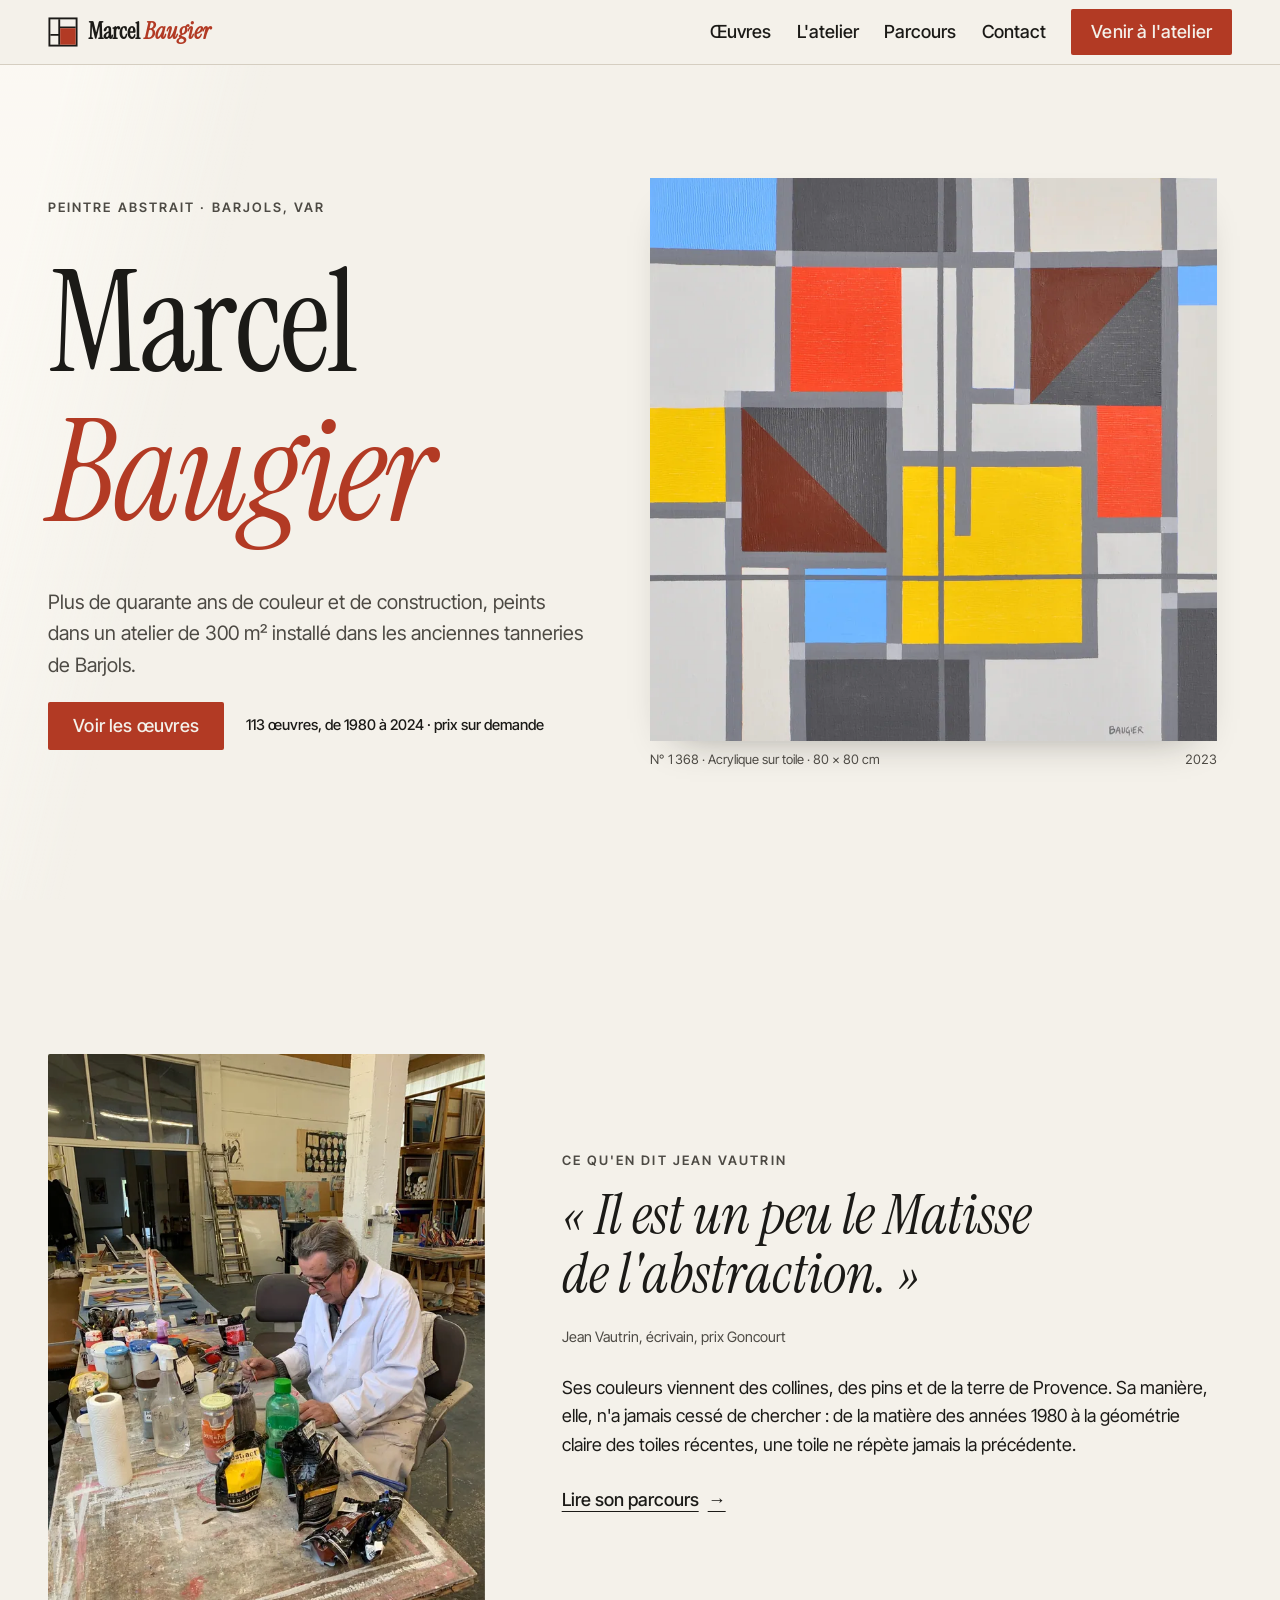
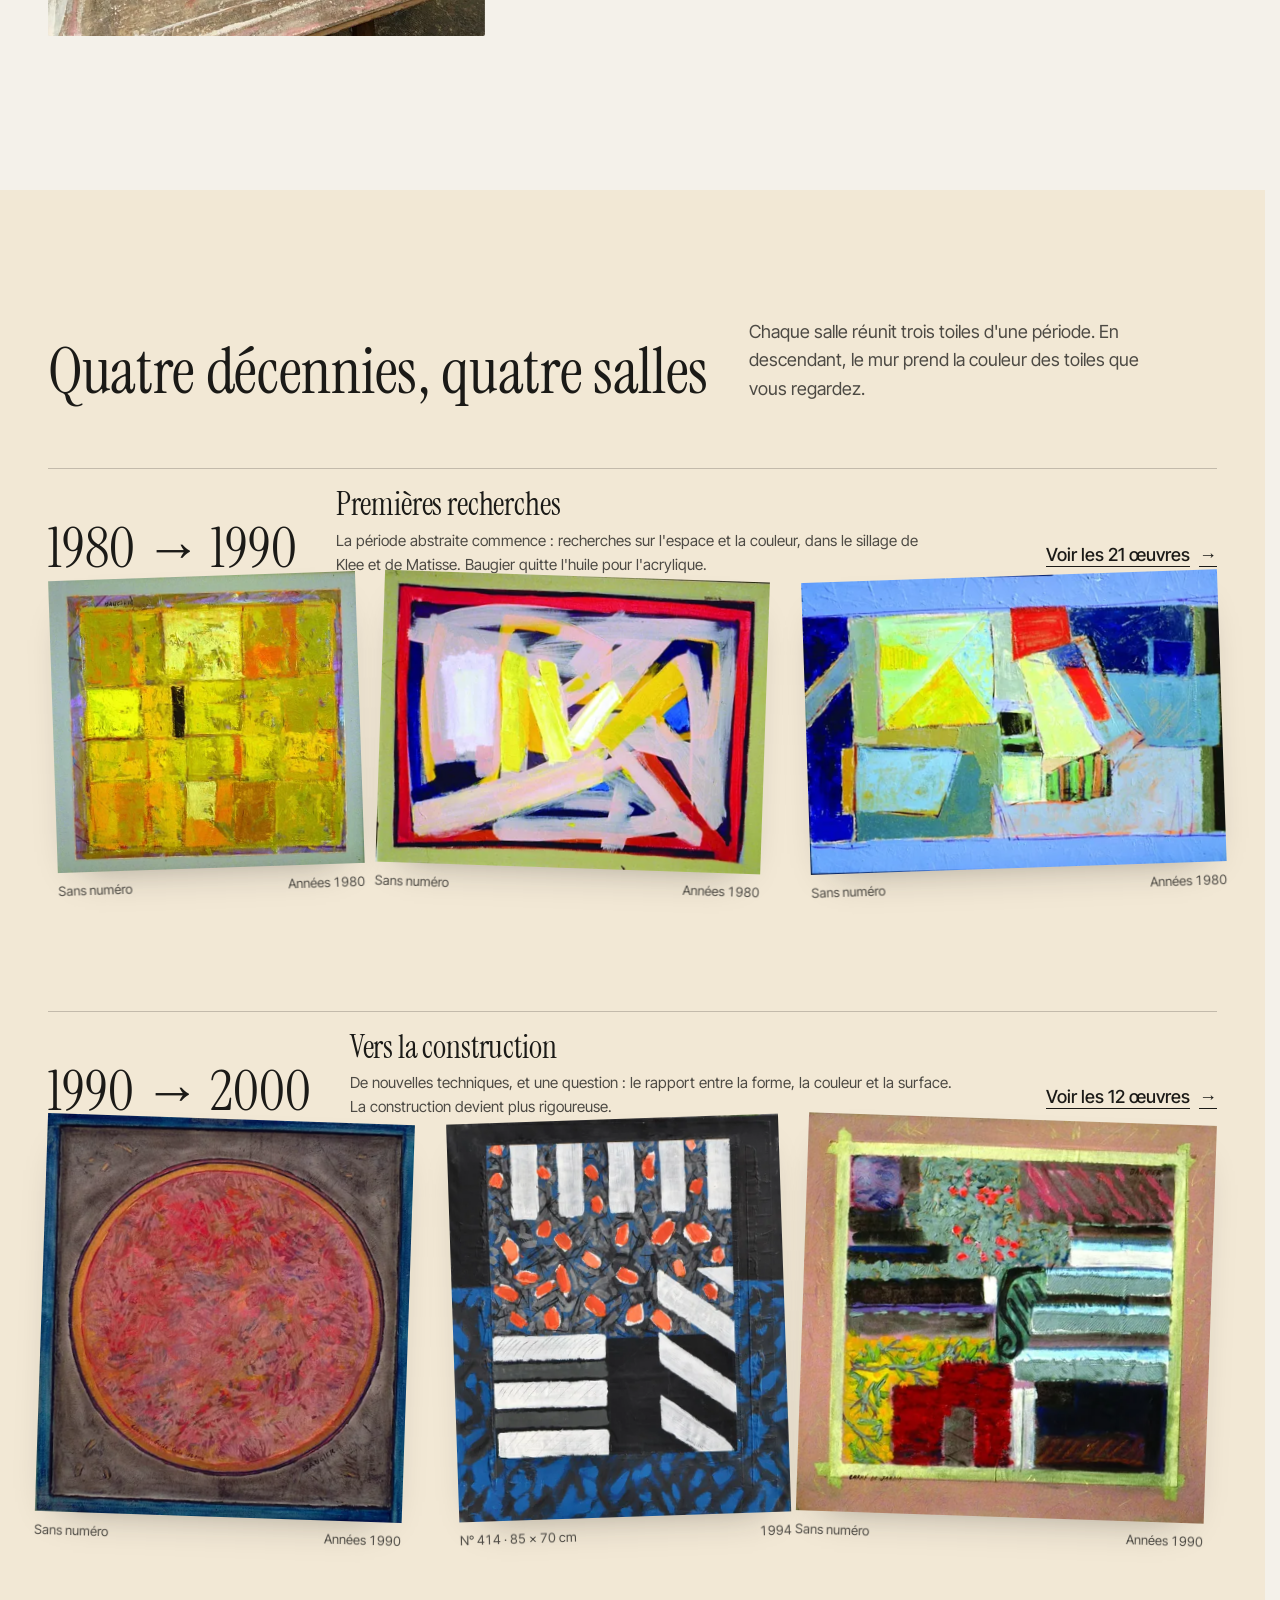
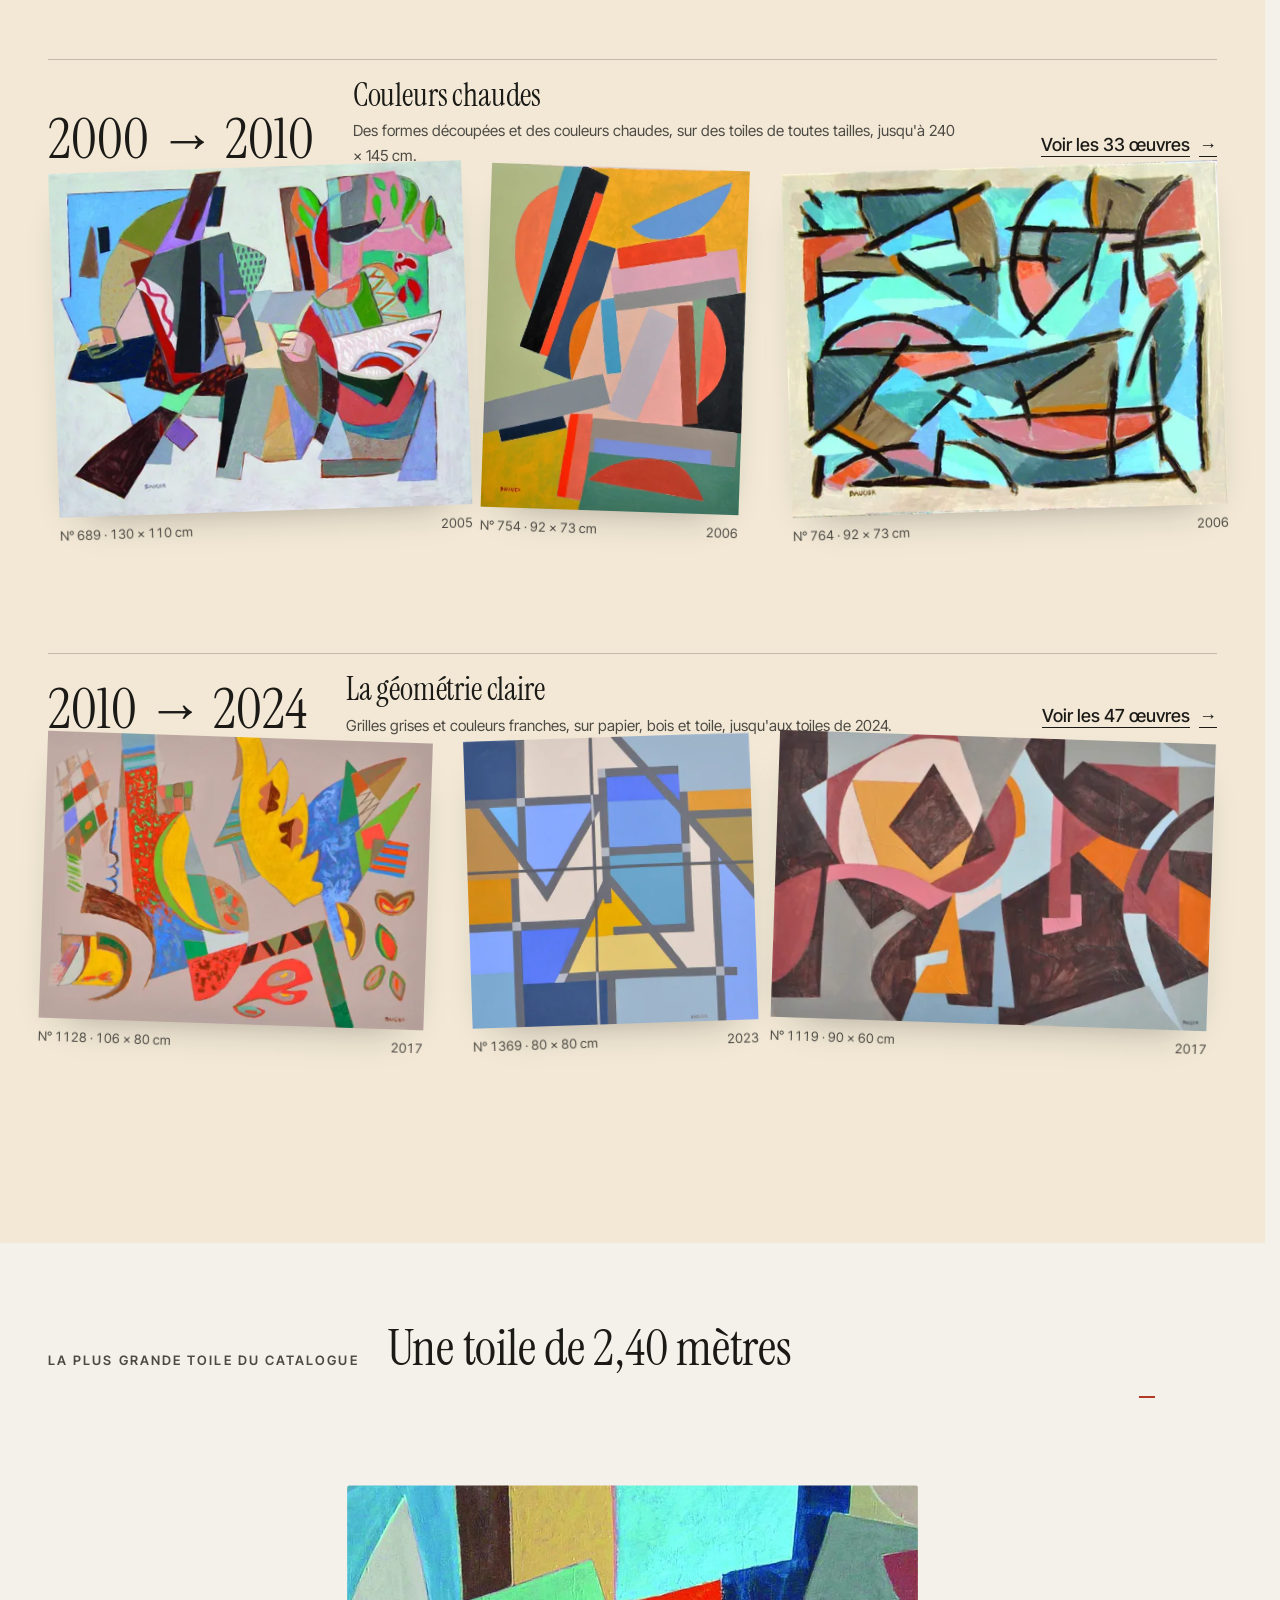
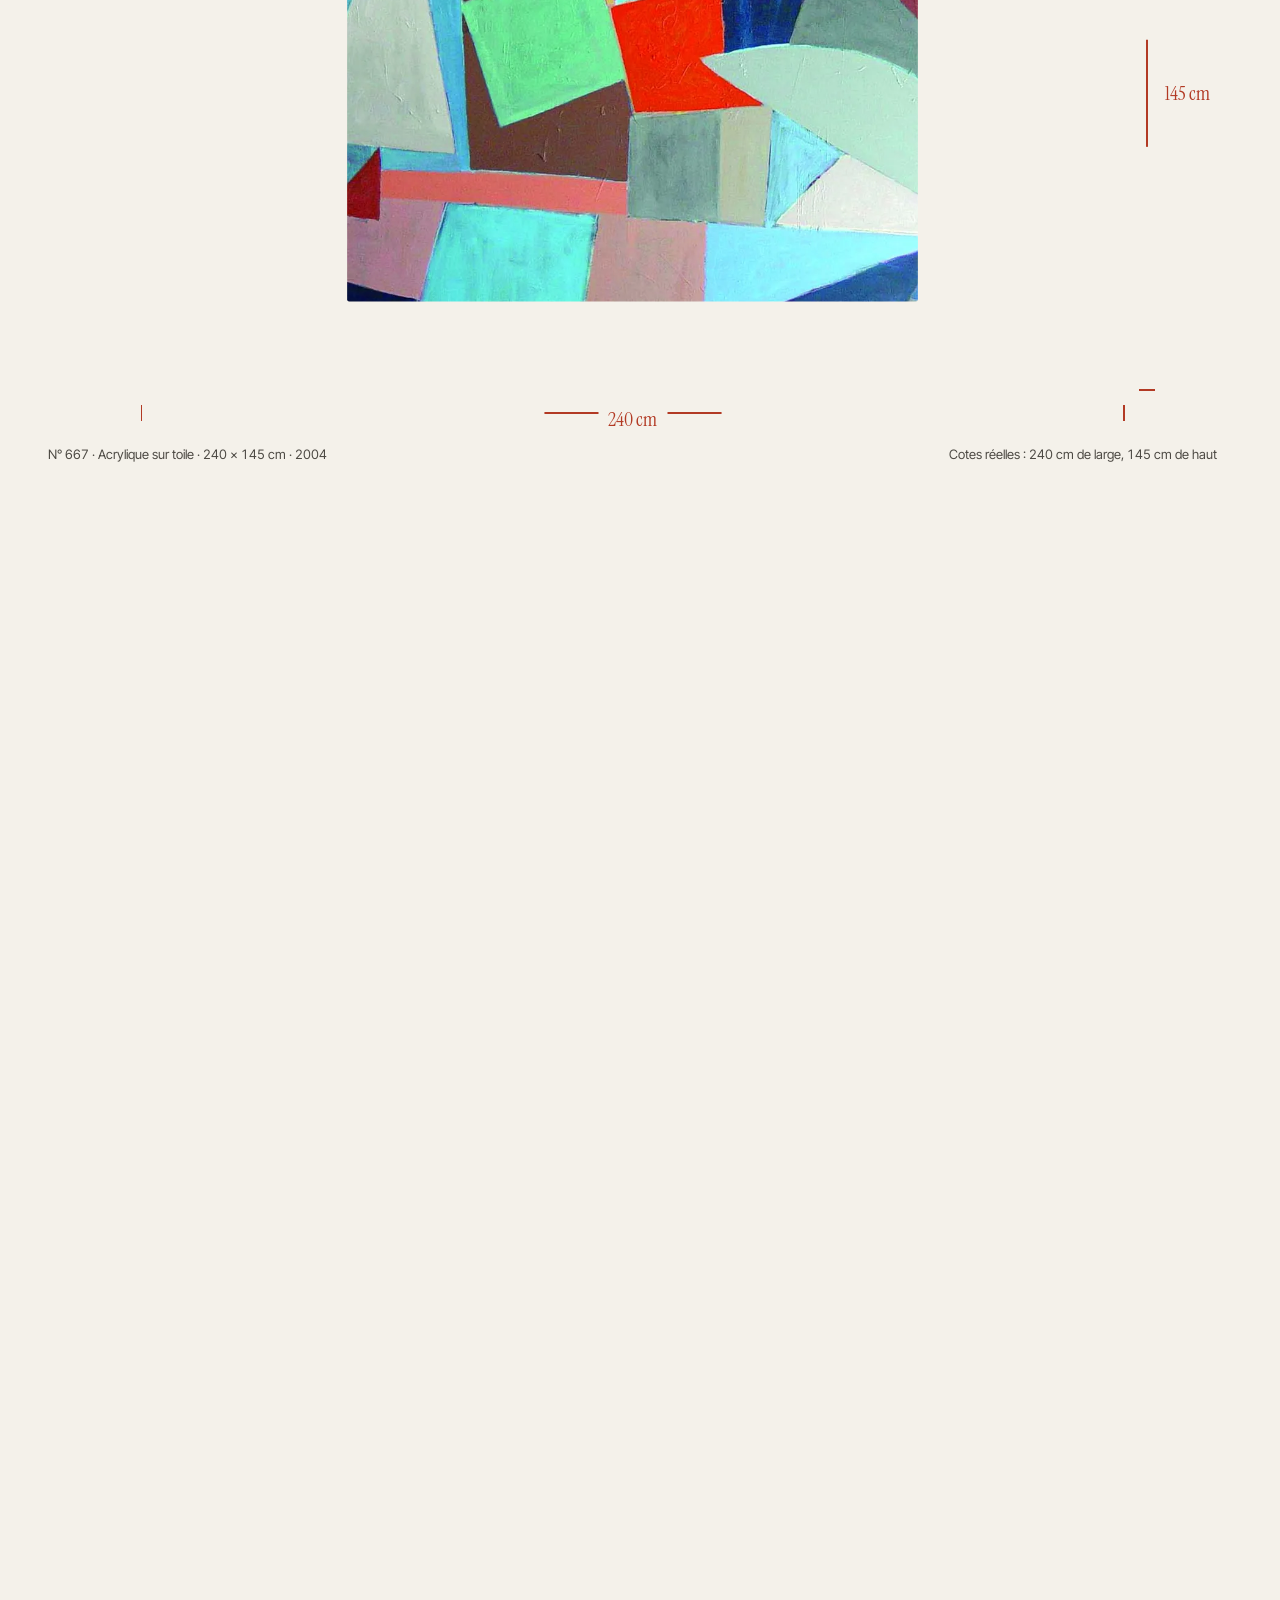
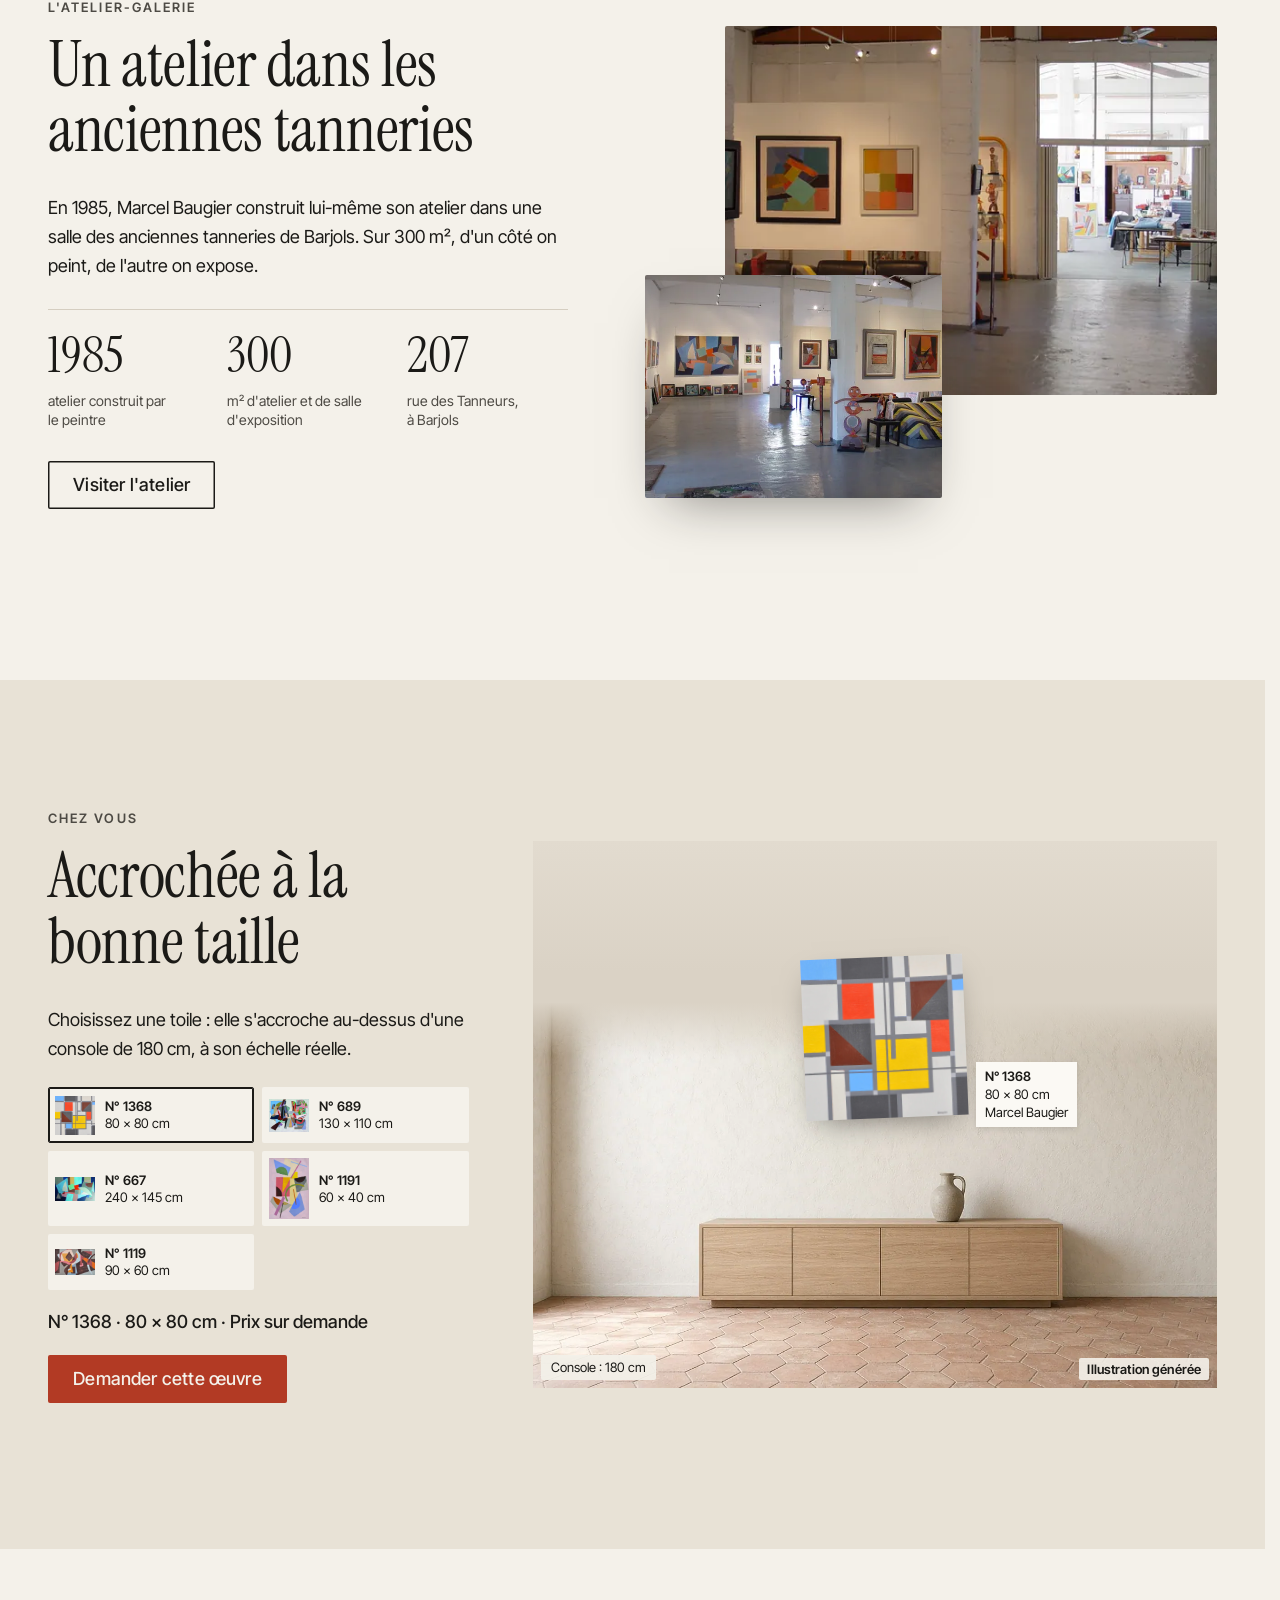
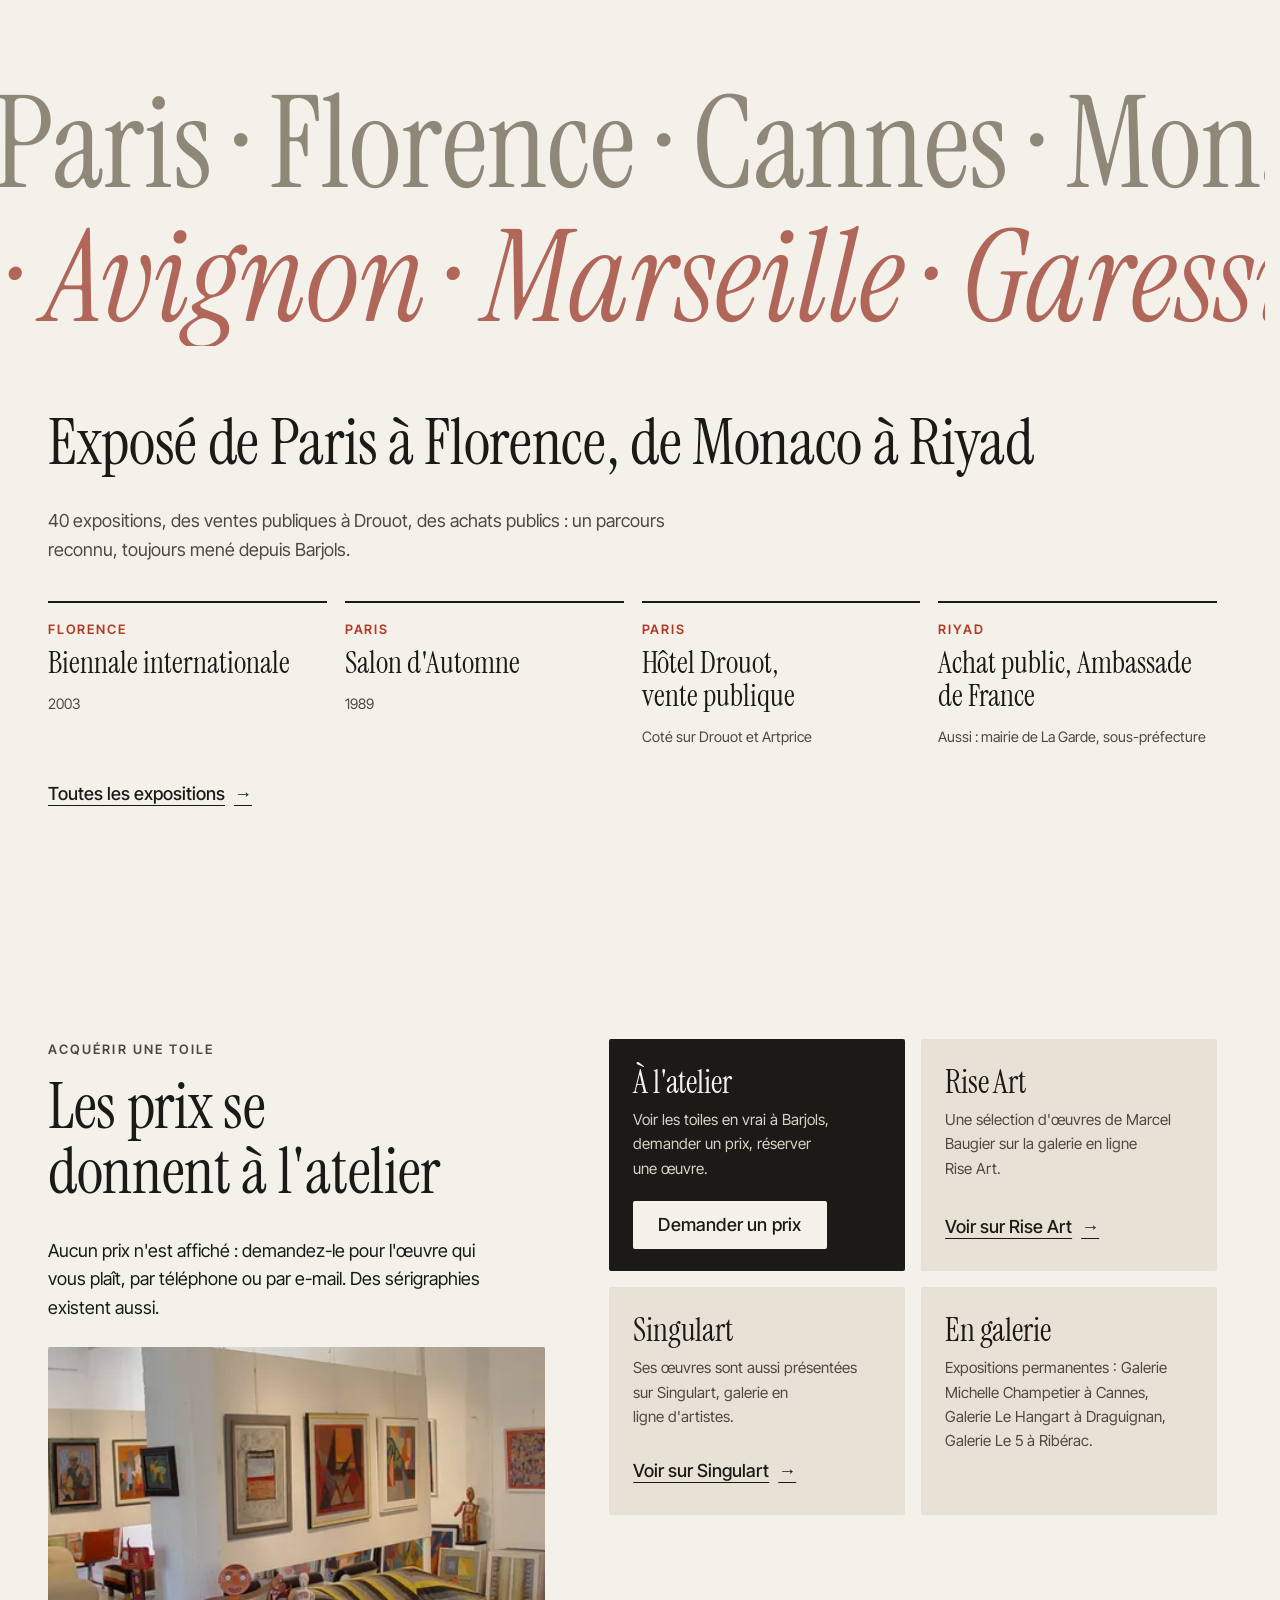
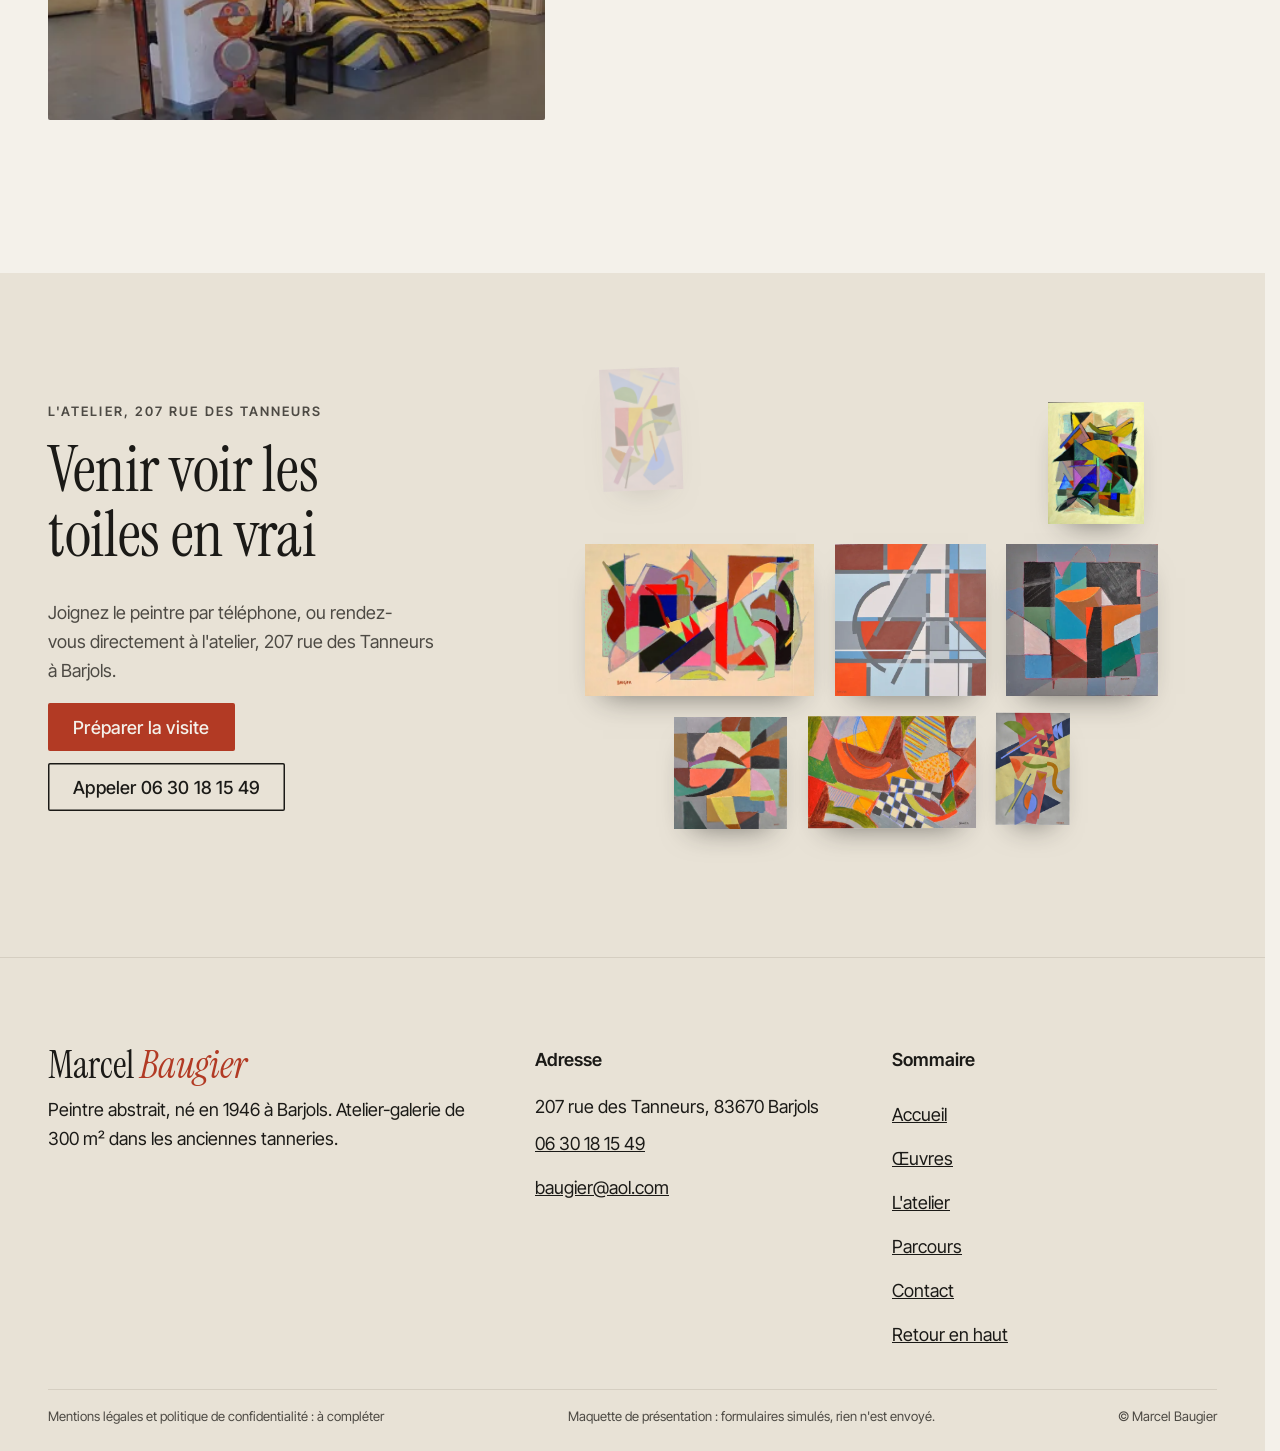
==== commit 966b8550: "Maquette v2 : audit complet et animations Co-Authored-By: Claude Opus 5.5 <noreply@anthropic.com>" ====
--- a/index.html
+++ b/index.html
@@ -1,5 +1,5 @@
 <!doctype html>
-<html lang="fr" data-v="1">
+<html lang="fr" data-v="2" data-curseur>
 <head>
 <meta charset="utf-8">
 <meta name="viewport" content="width=device-width, initial-scale=1, viewport-fit=cover">
@@ -35,14 +35,14 @@
 })();</script>
 <link rel="preload" href="/assets/fonts/instrument-serif-latin-400-normal.woff2" as="font" type="font/woff2" crossorigin>
 <link rel="preload" href="/assets/fonts/inter-tight-latin-400-normal.woff2" as="font" type="font/woff2" crossorigin>
-<link rel="stylesheet" href="/assets/css/socle.css?v=1">
-<link rel="stylesheet" href="/assets/css/site.css?v=1">
-<link rel="modulepreload" href="/assets/js/site.js?v=1">
-<link rel="modulepreload" href="/assets/js/socle/index.js?v=1">
+<link rel="stylesheet" href="/assets/css/socle.css?v=2">
+<link rel="stylesheet" href="/assets/css/site.css?v=2">
+<link rel="modulepreload" href="/assets/js/site.js?v=2">
+<link rel="modulepreload" href="/assets/js/socle/index.js?v=2">
 <script src="/assets/vendor/gsap.min.js" defer></script>
 <script src="/assets/vendor/ScrollTrigger.min.js" defer></script>
 <script src="/assets/vendor/SplitText.min.js" defer></script>
-<script type="module" src="/assets/js/site.js?v=1"></script>
+<script type="module" src="/assets/js/site.js?v=2"></script>
 <meta name="theme-color" content="#F4F1EA">
 <link rel="icon" href="/assets/images/favicon.svg" type="image/svg+xml">
 <link rel="apple-touch-icon" href="/assets/images/apple-touch-icon.png">
@@ -118,11 +118,11 @@
   </div>
   <div class="hero-oeuvre">
     <div class="hero-cadre" data-iris-centre style="aspect-ratio:1.0064">
-      <figure class="media oeuvre-media hero-media" style="--cadrage:50% 50%">
+      <a class="hero-lien" href="/oeuvres?oeuvre=1368" data-libelle="Œuvres" aria-label="Ouvrir N° 1368, 2023"><figure class="media oeuvre-media hero-media" style="--cadrage:50% 50%">
   <picture>
     <img src="/assets/images/o-n-1368-toile-80x80-1600.webp" srcset="/assets/images/o-n-1368-toile-80x80-480.webp 480w, /assets/images/o-n-1368-toile-80x80-960.webp 960w, /assets/images/o-n-1368-toile-80x80-1600.webp 1600w" sizes="(max-width: 760px) 86vw, 44vw" alt="Marcel Baugier, toile n° 1368, 2023 : grille de bandes grises sur fond blanc, carrés jaunes, rouges, bleus et triangles bruns" width="1600" height="1590" fetchpriority="high" loading="eager" decoding="async">
   </picture>
-</figure>
+</figure></a>
       <div class="toile-grille" aria-hidden="true" data-audit-ignorer>
         <i style="--i:0"></i><i style="--i:1"></i><i style="--i:2"></i><i style="--i:3"></i><i style="--i:4"></i><i style="--i:5"></i><i style="--i:6"></i><i style="--i:7"></i><i style="--i:8"></i><i style="--i:9"></i><i style="--i:10"></i><i style="--i:11"></i><i style="--i:12"></i><i style="--i:13"></i><i style="--i:14"></i><i style="--i:15"></i><i style="--i:16"></i><i style="--i:17"></i><i style="--i:18"></i><i style="--i:19"></i><i style="--i:20"></i><i style="--i:21"></i><i style="--i:22"></i><i style="--i:23"></i><i style="--i:24"></i>
         <svg viewBox="0 0 100 100" preserveAspectRatio="none"><path pathLength="1" d="M20 0V100M40 0V100M60 0V100M80 0V100M0 20H100M0 40H100M0 60H100M0 80H100" fill="none" stroke="#8d8a84" stroke-width=".9" vector-effect="non-scaling-stroke"/></svg>
@@ -155,22 +155,22 @@
       <div><h3>Premières recherches</h3><p class="salle-texte">La période abstraite commence : recherches sur l&#39;espace et la couleur, dans le sillage de Klee et de Matisse. Baugier quitte l&#39;huile pour l&#39;acrylique.</p></div>
       <a href="/oeuvres?decennie=1980#catalogue" class="lien-fleche" data-libelle="Œuvres">Voir les 21 œuvres</a>
     </div>
-    <div class="salle-mur" tabindex="0" role="region" aria-label="Premières recherches" data-galerie data-anime="cascade">
-      <figure class="oeuvre salle-oeuvre" style="--r:1.0493;--teinte:#f0ff03" data-teinte="#f0ff03">
+    <div class="salle-mur" tabindex="0" role="region" aria-label="Premières recherches" data-galerie>
+      <figure class="oeuvre salle-oeuvre" style="--r:1.0493;--teinte:#f0ff03" data-teinte="#f0ff03" data-effet="balancement">
   <a href="/oeuvres?oeuvre=annees-1980-1990-3" class="oeuvre-lien" data-libelle="Œuvres" aria-label="Ouvrir Sans numéro, années 1980"><figure class="media oeuvre-media" style="--cadrage:50% 50%">
   <picture>
     <img src="/assets/images/o-annees-1980-1990-3-1600.webp" srcset="/assets/images/o-annees-1980-1990-3-480.webp 480w, /assets/images/o-annees-1980-1990-3-960.webp 960w, /assets/images/o-annees-1980-1990-3-1600.webp 1600w" sizes="(max-width: 760px) 70vw, 30vw" alt="Marcel Baugier, années 1980" width="1600" height="1525" loading="lazy" decoding="async">
   </picture>
 </figure></a>
   <figcaption class="cartel"><span>Sans numéro</span><span>Années 1980</span></figcaption>
-</figure><figure class="oeuvre salle-oeuvre" style="--r:1.318;--teinte:#eac600" data-teinte="#eac600">
+</figure><figure class="oeuvre salle-oeuvre" style="--r:1.318;--teinte:#eac600" data-teinte="#eac600" data-effet="balancement">
   <a href="/oeuvres?oeuvre=annees-1980-1990-11" class="oeuvre-lien" data-libelle="Œuvres" aria-label="Ouvrir Sans numéro, années 1980"><figure class="media oeuvre-media" style="--cadrage:50% 50%">
   <picture>
     <img src="/assets/images/o-annees-1980-1990-11-1600.webp" srcset="/assets/images/o-annees-1980-1990-11-480.webp 480w, /assets/images/o-annees-1980-1990-11-960.webp 960w, /assets/images/o-annees-1980-1990-11-1600.webp 1600w" sizes="(max-width: 760px) 70vw, 30vw" alt="Marcel Baugier, années 1980" width="1600" height="1214" loading="lazy" decoding="async">
   </picture>
 </figure></a>
   <figcaption class="cartel"><span>Sans numéro</span><span>Années 1980</span></figcaption>
-</figure><figure class="oeuvre salle-oeuvre" style="--r:1.4235;--teinte:#ddeb0d" data-teinte="#ddeb0d">
+</figure><figure class="oeuvre salle-oeuvre" style="--r:1.4235;--teinte:#ddeb0d" data-teinte="#ddeb0d" data-effet="balancement">
   <a href="/oeuvres?oeuvre=annees-1980-1990-10" class="oeuvre-lien" data-libelle="Œuvres" aria-label="Ouvrir Sans numéro, années 1980"><figure class="media oeuvre-media" style="--cadrage:50% 50%">
   <picture>
     <img src="/assets/images/o-annees-1980-1990-10-1600.webp" srcset="/assets/images/o-annees-1980-1990-10-480.webp 480w, /assets/images/o-annees-1980-1990-10-960.webp 960w, /assets/images/o-annees-1980-1990-10-1600.webp 1600w" sizes="(max-width: 760px) 70vw, 30vw" alt="Marcel Baugier, années 1980" width="1600" height="1124" loading="lazy" decoding="async">
@@ -185,22 +185,22 @@
       <div><h3>Vers la construction</h3><p class="salle-texte">De nouvelles techniques, et une question : le rapport entre la forme, la couleur et la surface. La construction devient plus rigoureuse.</p></div>
       <a href="/oeuvres?decennie=1990#catalogue" class="lien-fleche" data-libelle="Œuvres">Voir les 12 œuvres</a>
     </div>
-    <div class="salle-mur" tabindex="0" role="region" aria-label="Vers la construction" data-galerie data-anime="cascade">
-      <figure class="oeuvre salle-oeuvre" style="--r:0.9235;--teinte:#b63c41" data-teinte="#b63c41">
+    <div class="salle-mur" tabindex="0" role="region" aria-label="Vers la construction" data-galerie>
+      <figure class="oeuvre salle-oeuvre" style="--r:0.9235;--teinte:#b63c41" data-teinte="#b63c41" data-effet="balancement">
   <a href="/oeuvres?oeuvre=annees-1990-2000-3" class="oeuvre-lien" data-libelle="Œuvres" aria-label="Ouvrir Sans numéro, années 1990"><figure class="media oeuvre-media" style="--cadrage:50% 50%">
   <picture>
     <img src="/assets/images/o-annees-1990-2000-3-1600.webp" srcset="/assets/images/o-annees-1990-2000-3-480.webp 480w, /assets/images/o-annees-1990-2000-3-960.webp 960w, /assets/images/o-annees-1990-2000-3-1600.webp 1600w" sizes="(max-width: 760px) 70vw, 30vw" alt="Marcel Baugier, années 1990" width="1600" height="1733" loading="lazy" decoding="async">
   </picture>
 </figure></a>
   <figcaption class="cartel"><span>Sans numéro</span><span>Années 1990</span></figcaption>
-</figure><figure class="oeuvre salle-oeuvre" style="--r:0.8345;--teinte:#16477c" data-teinte="#16477c">
+</figure><figure class="oeuvre salle-oeuvre" style="--r:0.8345;--teinte:#16477c" data-teinte="#16477c" data-effet="balancement">
   <a href="/oeuvres?oeuvre=414" class="oeuvre-lien" data-libelle="Œuvres" aria-label="Ouvrir N° 414, 1994"><figure class="media oeuvre-media" style="--cadrage:50% 50%">
   <picture>
     <img src="/assets/images/o-414-85x70-toile-1994-1600.webp" srcset="/assets/images/o-414-85x70-toile-1994-480.webp 480w, /assets/images/o-414-85x70-toile-1994-960.webp 960w, /assets/images/o-414-85x70-toile-1994-1600.webp 1600w" sizes="(max-width: 760px) 70vw, 30vw" alt="Marcel Baugier, N° 414, acrylique sur toile, 85 × 70 cm, 1994" width="1600" height="1917" loading="lazy" decoding="async">
   </picture>
 </figure></a>
   <figcaption class="cartel"><span>N° 414 · 85 × 70 cm</span><span>1994</span></figcaption>
-</figure><figure class="oeuvre salle-oeuvre" style="--r:1.027;--teinte:#a9a61f" data-teinte="#a9a61f">
+</figure><figure class="oeuvre salle-oeuvre" style="--r:1.027;--teinte:#a9a61f" data-teinte="#a9a61f" data-effet="balancement">
   <a href="/oeuvres?oeuvre=annees-1990-2000-4" class="oeuvre-lien" data-libelle="Œuvres" aria-label="Ouvrir Sans numéro, années 1990"><figure class="media oeuvre-media" style="--cadrage:50% 50%">
   <picture>
     <img src="/assets/images/o-annees-1990-2000-4-1600.webp" srcset="/assets/images/o-annees-1990-2000-4-480.webp 480w, /assets/images/o-annees-1990-2000-4-960.webp 960w, /assets/images/o-annees-1990-2000-4-1600.webp 1600w" sizes="(max-width: 760px) 70vw, 30vw" alt="Marcel Baugier, années 1990" width="1600" height="1558" loading="lazy" decoding="async">
@@ -215,22 +215,22 @@
       <div><h3>Couleurs chaudes</h3><p class="salle-texte">Des formes découpées et des couleurs chaudes, sur des toiles de toutes tailles, jusqu&#39;à 240 × 145 cm.</p></div>
       <a href="/oeuvres?decennie=2000#catalogue" class="lien-fleche" data-libelle="Œuvres">Voir les 33 œuvres</a>
     </div>
-    <div class="salle-mur" tabindex="0" role="region" aria-label="Couleurs chaudes" data-galerie data-anime="cascade">
-      <figure class="oeuvre salle-oeuvre" style="--r:1.2005;--teinte:#54b3f9" data-teinte="#54b3f9">
+    <div class="salle-mur" tabindex="0" role="region" aria-label="Couleurs chaudes" data-galerie>
+      <figure class="oeuvre salle-oeuvre" style="--r:1.2005;--teinte:#54b3f9" data-teinte="#54b3f9" data-effet="balancement">
   <a href="/oeuvres?oeuvre=689" class="oeuvre-lien" data-libelle="Œuvres" aria-label="Ouvrir N° 689, 2005"><figure class="media oeuvre-media" style="--cadrage:50% 50%">
   <picture>
     <img src="/assets/images/o-689-130x110-toile-2005-1600.webp" srcset="/assets/images/o-689-130x110-toile-2005-480.webp 480w, /assets/images/o-689-130x110-toile-2005-960.webp 960w, /assets/images/o-689-130x110-toile-2005-1600.webp 1600w" sizes="(max-width: 760px) 70vw, 30vw" alt="Marcel Baugier, N° 689, acrylique sur toile, 130 × 110 cm, 2005" width="1600" height="1333" loading="lazy" decoding="async">
   </picture>
 </figure></a>
   <figcaption class="cartel"><span>N° 689 · 130 × 110 cm</span><span>2005</span></figcaption>
-</figure><figure class="oeuvre salle-oeuvre" style="--r:0.7505;--teinte:#fea21b" data-teinte="#fea21b">
+</figure><figure class="oeuvre salle-oeuvre" style="--r:0.7505;--teinte:#fea21b" data-teinte="#fea21b" data-effet="balancement">
   <a href="/oeuvres?oeuvre=754" class="oeuvre-lien" data-libelle="Œuvres" aria-label="Ouvrir N° 754, 2006"><figure class="media oeuvre-media" style="--cadrage:50% 50%">
   <picture>
     <img src="/assets/images/o-754-92x73-toile-2006-1600.webp" srcset="/assets/images/o-754-92x73-toile-2006-480.webp 480w, /assets/images/o-754-92x73-toile-2006-960.webp 960w, /assets/images/o-754-92x73-toile-2006-1600.webp 1600w" sizes="(max-width: 760px) 70vw, 30vw" alt="Marcel Baugier, N° 754, acrylique sur toile, 92 × 73 cm, 2006" width="1600" height="2132" loading="lazy" decoding="async">
   </picture>
 </figure></a>
   <figcaption class="cartel"><span>N° 754 · 92 × 73 cm</span><span>2006</span></figcaption>
-</figure><figure class="oeuvre salle-oeuvre" style="--r:1.2658;--teinte:#b26c35" data-teinte="#b26c35">
+</figure><figure class="oeuvre salle-oeuvre" style="--r:1.2658;--teinte:#b26c35" data-teinte="#b26c35" data-effet="balancement">
   <a href="/oeuvres?oeuvre=764" class="oeuvre-lien" data-libelle="Œuvres" aria-label="Ouvrir N° 764, 2006"><figure class="media oeuvre-media" style="--cadrage:50% 50%">
   <picture>
     <img src="/assets/images/o-764-92x73-toile-2006-1600.webp" srcset="/assets/images/o-764-92x73-toile-2006-480.webp 480w, /assets/images/o-764-92x73-toile-2006-960.webp 960w, /assets/images/o-764-92x73-toile-2006-1600.webp 1600w" sizes="(max-width: 760px) 70vw, 30vw" alt="Marcel Baugier, N° 764, acrylique sur toile, 92 × 73 cm, 2006" width="1600" height="1264" loading="lazy" decoding="async">
@@ -245,22 +245,22 @@
       <div><h3>La géométrie claire</h3><p class="salle-texte">Grilles grises et couleurs franches, sur papier, bois et toile, jusqu&#39;aux toiles de 2024.</p></div>
       <a href="/oeuvres?decennie=2010#catalogue" class="lien-fleche" data-libelle="Œuvres">Voir les 47 œuvres</a>
     </div>
-    <div class="salle-mur" tabindex="0" role="region" aria-label="La géométrie claire" data-galerie data-anime="cascade">
-      <figure class="oeuvre salle-oeuvre" style="--r:1.3396;--teinte:#fab500" data-teinte="#fab500">
+    <div class="salle-mur" tabindex="0" role="region" aria-label="La géométrie claire" data-galerie>
+      <figure class="oeuvre salle-oeuvre" style="--r:1.3396;--teinte:#fab500" data-teinte="#fab500" data-effet="balancement">
   <a href="/oeuvres?oeuvre=1128" class="oeuvre-lien" data-libelle="Œuvres" aria-label="Ouvrir N° 1128, 2017"><figure class="media oeuvre-media" style="--cadrage:50% 50%">
   <picture>
     <img src="/assets/images/o-1128-106x80-toile-2017-1600.webp" srcset="/assets/images/o-1128-106x80-toile-2017-480.webp 480w, /assets/images/o-1128-106x80-toile-2017-960.webp 960w, /assets/images/o-1128-106x80-toile-2017-1600.webp 1600w" sizes="(max-width: 760px) 70vw, 30vw" alt="Marcel Baugier, N° 1128, acrylique sur toile, 106 × 80 cm, 2017" width="1600" height="1194" loading="lazy" decoding="async">
   </picture>
 </figure></a>
   <figcaption class="cartel"><span>N° 1128 · 106 × 80 cm</span><span>2017</span></figcaption>
-</figure><figure class="oeuvre salle-oeuvre" style="--r:0.9978;--teinte:#df8c06" data-teinte="#df8c06">
+</figure><figure class="oeuvre salle-oeuvre" style="--r:0.9978;--teinte:#df8c06" data-teinte="#df8c06" data-effet="balancement">
   <a href="/oeuvres?oeuvre=1369" class="oeuvre-lien" data-libelle="Œuvres" aria-label="Ouvrir N° 1369, 2023"><figure class="media oeuvre-media" style="--cadrage:50% 50%">
   <picture>
     <img src="/assets/images/o-n-1369-toile-80x80-1600.webp" srcset="/assets/images/o-n-1369-toile-80x80-480.webp 480w, /assets/images/o-n-1369-toile-80x80-960.webp 960w, /assets/images/o-n-1369-toile-80x80-1600.webp 1600w" sizes="(max-width: 760px) 70vw, 30vw" alt="Marcel Baugier, N° 1369, acrylique sur toile, 80 × 80 cm, 2023" width="1600" height="1604" loading="lazy" decoding="async">
   </picture>
 </figure></a>
   <figcaption class="cartel"><span>N° 1369 · 80 × 80 cm</span><span>2023</span></figcaption>
-</figure><figure class="oeuvre salle-oeuvre" style="--r:1.5209;--teinte:#db6324" data-teinte="#db6324">
+</figure><figure class="oeuvre salle-oeuvre" style="--r:1.5209;--teinte:#db6324" data-teinte="#db6324" data-effet="balancement">
   <a href="/oeuvres?oeuvre=1119" class="oeuvre-lien" data-libelle="Œuvres" aria-label="Ouvrir N° 1119, 2017"><figure class="media oeuvre-media" style="--cadrage:50% 50%">
   <picture>
     <img src="/assets/images/o-1119-90x60-toile-2017-1600.webp" srcset="/assets/images/o-1119-90x60-toile-2017-480.webp 480w, /assets/images/o-1119-90x60-toile-2017-960.webp 960w, /assets/images/o-1119-90x60-toile-2017-1600.webp 1600w" sizes="(max-width: 760px) 70vw, 30vw" alt="Marcel Baugier, N° 1119, acrylique sur toile, 90 × 60 cm, 2017" width="1600" height="1052" loading="lazy" decoding="async">
@@ -271,20 +271,24 @@
     </div>
   </article>
 </section>
-<section class="grande" id="grande" data-fx="plein-ecran" data-fx-depart="inset(24% 31% 24% 31% round 2px)">
+<section class="grande" id="grande" data-scene>
   <div class="grande-collant" data-collant>
-    <p class="grande-mot grande-mot--g" data-fx-ecarte="g" aria-hidden="true" data-audit-ignorer>240 cm</p>
-    <figure class="media grande-media" style="--cadrage:50% 50%">
-  <picture>
-    <img src="/assets/images/o-667-240x145-toile-2004-1600.webp" srcset="/assets/images/o-667-240x145-toile-2004-480.webp 480w, /assets/images/o-667-240x145-toile-2004-960.webp 960w, /assets/images/o-667-240x145-toile-2004-1600.webp 1600w" sizes="100vw" alt="Marcel Baugier, toile n° 667, 2004 : grands aplats turquoise, bleu nuit, rose et vert découpés en éclats" width="1600" height="974" loading="lazy" decoding="async">
-  </picture>
-</figure>
-    <p class="grande-mot grande-mot--d" data-fx-ecarte="d" aria-hidden="true" data-audit-ignorer>145 cm</p>
-    <div class="grande-texte" data-fx-apres>
+    <div class="grande-tete conteneur">
       <p class="surtitre">La plus grande toile du catalogue</p>
       <h2>Une toile de 2,40 mètres</h2>
-      <p class="cartel">N° 667 · Acrylique sur toile · 240 × 145 cm · 2004</p>
-    </div>
+    </div>
+    <div class="grande-cadre" data-effet="cotes">
+      <div class="grande-toile"><figure class="media grande-media oeuvre-media" style="--cadrage:50% 50%">
+  <picture>
+    <img src="/assets/images/o-667-240x145-toile-2004-1600.webp" srcset="/assets/images/o-667-240x145-toile-2004-480.webp 480w, /assets/images/o-667-240x145-toile-2004-960.webp 960w, /assets/images/o-667-240x145-toile-2004-1600.webp 1600w" sizes="(max-width: 760px) 92vw, 80vw" alt="Marcel Baugier, toile n° 667, 2004 : grands aplats turquoise, bleu nuit, rose et vert découpés en éclats" width="1600" height="974" loading="lazy" decoding="async">
+  </picture>
+</figure></div>
+      <span class="cote cote--h" aria-hidden="true"><i></i></span>
+      <p class="cote-label cote-label--h" aria-hidden="true">240 cm</p>
+      <span class="cote cote--v" aria-hidden="true"><i></i></span>
+      <p class="cote-label cote-label--v" aria-hidden="true">145 cm</p>
+    </div>
+    <p class="cartel grande-cartel conteneur"><span>N° 667 · Acrylique sur toile · 240 × 145 cm · 2004</span><span>Cotes réelles : 240 cm de large, 145 cm de haut</span></p>
   </div>
 </section>
 <section class="atelier-bloc conteneur" id="atelier">
@@ -350,6 +354,7 @@
     <div class="mur-toile" data-toile data-effet="accrochage" style="--l:80;--h:80">
       <img src="/assets/images/o-n-1368-toile-80x80-960.webp" alt="Marcel Baugier, N° 1368, acrylique sur toile, 80 × 80 cm, 2023" width="960" height="954" loading="lazy" decoding="async">
     </div>
+    <p class="mur-cartel" data-mur-cartel aria-hidden="true"><strong>N° 1368</strong><span>80 × 80 cm</span><span>Marcel Baugier</span></p>
     <p class="mur-repere" aria-hidden="true">Console : 180 cm</p>
   </div>
 </div>
@@ -374,6 +379,11 @@
     <p class="surtitre" data-anime>Acquérir une toile</p>
     <h2 data-anime="lignes">Les prix se donnent à l&#39;atelier</h2>
     <p data-anime>Aucun prix n&#39;est affiché : demandez-le pour l&#39;œuvre qui vous plaît, par téléphone ou par e-mail. Des sérigraphies existent aussi.</p>
+    <figure class="media acquerir-photo" data-fx="parallaxe" data-fx-force="8" style="--cadrage:50% 50%;aspect-ratio:4 / 3">
+  <picture><source media="(max-width: 760px) and (orientation: portrait)" srcset="/assets/images/atelier-salle-1-mobile-640.webp 640w, /assets/images/atelier-salle-1-mobile-1080.webp 1080w" sizes="(max-width: 900px) 92vw, 40vw">
+    <img src="/assets/images/atelier-salle-1-1280.webp" srcset="/assets/images/atelier-salle-1-640.webp 640w, /assets/images/atelier-salle-1-1280.webp 1280w, /assets/images/atelier-salle-1-1920.webp 1920w" sizes="(max-width: 900px) 92vw, 40vw" alt="La salle d&#39;exposition de l&#39;atelier Baugier, toiles aux murs" width="1280" height="720" loading="lazy" decoding="async">
+  </picture>
+</figure>
   </div>
   <ul class="acquerir-cartes" data-anime="cascade">
     <li class="acquerir-carte acquerir-carte--atelier" data-survol="incline" data-survol-force="4">
@@ -393,19 +403,20 @@
     </li>
   </ul>
 </section>
-<section class="fin fin--photo" id="fin">
-  <figure class="media fin-fond" data-fx="zoom" data-fx-force="12" style="--cadrage:50% 50%">
-  <picture><source media="(max-width: 760px) and (orientation: portrait)" srcset="/assets/images/atelier-salle-1-mobile-640.webp 640w, /assets/images/atelier-salle-1-mobile-1080.webp 1080w" sizes="100vw">
-    <img src="/assets/images/atelier-salle-1-1280.webp" srcset="/assets/images/atelier-salle-1-640.webp 640w, /assets/images/atelier-salle-1-1280.webp 1280w, /assets/images/atelier-salle-1-1920.webp 1920w" sizes="100vw" alt="La salle d&#39;exposition de l&#39;atelier Baugier, toiles aux murs" width="1280" height="720" loading="lazy" decoding="async">
-  </picture>
-</figure>
-  <div class="fin-texte conteneur">
-    <h2 data-anime="lignes">Venir voir les toiles en vrai</h2>
-    <p data-anime>Joignez le peintre par téléphone, ou rendez-vous directement à l&#39;atelier, 207 rue des Tanneurs à Barjols.</p>
-    <p class="fin-actions" data-anime>
-      <a href="/contact?sujet=visite#formulaire" class="bouton" data-libelle="Contact" data-survol="magnetique">Préparer la visite</a>
-      <a class="bouton bouton--clair" href="tel:+33630181549">Appeler 06 30 18 15 49</a>
-    </p>
+<section class="mur-final" id="fin">
+  <div class="conteneur mur-final-grille">
+    <div class="mur-final-texte">
+      <p class="surtitre" data-anime>L&#39;atelier, 207 rue des Tanneurs</p>
+      <h2 data-anime="lignes">Venir voir les toiles en vrai</h2>
+      <p data-anime>Joignez le peintre par téléphone, ou rendez-vous directement à l&#39;atelier, 207 rue des Tanneurs à Barjols.</p>
+      <p class="fin-actions" data-anime>
+        <a href="/contact?sujet=visite#formulaire" class="bouton" data-libelle="Contact" data-survol="magnetique">Préparer la visite</a>
+        <a class="bouton bouton--contour" href="tel:+33630181549">Appeler 06 30 18 15 49</a>
+      </p>
+    </div>
+    <div class="accrochage-salon" data-effet="accrochage-salon">
+      <div class="salon-rangee" style="--hh:1"><a class="salon-toile" href="/oeuvres?oeuvre=1191" data-libelle="Œuvres" style="--r:0.6575;--i:0" aria-label="Ouvrir N° 1191, 2018"><img src="/assets/images/o-1191-60x40-papier-2018-480.webp" alt="Marcel Baugier, N° 1191, acrylique sur papier, 60 × 40 cm, 2018" width="480" height="730" loading="lazy" decoding="async"></a><a class="salon-toile" href="/oeuvres?oeuvre=annees-2000-2010-2" data-libelle="Œuvres" style="--r:1;--i:1" aria-label="Ouvrir Sans numéro, Années 2000"><img src="/assets/images/o-annees-2000-2010-2-480.webp" alt="Marcel Baugier, années 2000" width="480" height="480" loading="lazy" decoding="async"></a><a class="salon-toile" href="/oeuvres?oeuvre=1130" data-libelle="Œuvres" style="--r:1.5279;--i:2" aria-label="Ouvrir N° 1130, 2017"><img src="/assets/images/o-1130-60x40-papier-2017-480.webp" alt="Marcel Baugier, N° 1130, acrylique sur papier, 60 × 40 cm, 2017" width="480" height="314" loading="lazy" decoding="async"></a><a class="salon-toile" href="/oeuvres?oeuvre=585" data-libelle="Œuvres" style="--r:0.795;--i:3" aria-label="Ouvrir N° 585, 2003"><img src="/assets/images/o-585-81x65toile2003-480.webp" alt="Marcel Baugier, N° 585, acrylique sur toile, 81 × 65 cm, 2003" width="480" height="604" loading="lazy" decoding="async"></a></div><div class="salon-rangee" style="--hh:1.25"><a class="salon-toile" href="/oeuvres?oeuvre=665" data-libelle="Œuvres" style="--r:1.5049;--i:4" aria-label="Ouvrir N° 665, 2004"><img src="/assets/images/o-665-100x65toile2004-480.webp" alt="Marcel Baugier, N° 665, acrylique sur toile, 100 × 65 cm, 2004" width="480" height="319" loading="lazy" decoding="async"></a><a class="salon-toile" href="/oeuvres?oeuvre=1365" data-libelle="Œuvres" style="--r:0.9948;--i:5" aria-label="Ouvrir N° 1365, 2023"><img src="/assets/images/o-n-1365-toile-80x80-480.webp" alt="Marcel Baugier, N° 1365, acrylique sur toile, 80 × 80 cm, 2023" width="480" height="483" loading="lazy" decoding="async"></a><a class="salon-toile" href="/oeuvres?oeuvre=953" data-libelle="Œuvres" style="--r:0.9979;--i:6" aria-label="Ouvrir N° 953, 2010"><img src="/assets/images/o-953-60x60-toile-2010-480.webp" alt="Marcel Baugier, N° 953, acrylique sur toile, 60 × 60 cm, 2010" width="480" height="481" loading="lazy" decoding="async"></a></div><div class="salon-rangee" style="--hh:0.92"><a class="salon-toile" href="/oeuvres?oeuvre=952" data-libelle="Œuvres" style="--r:1.0125;--i:8" aria-label="Ouvrir N° 952, 2010"><img src="/assets/images/o-952-60x60-toile-2010-480.webp" alt="Marcel Baugier, N° 952, acrylique sur toile, 60 × 60 cm, 2010" width="480" height="474" loading="lazy" decoding="async"></a><a class="salon-toile" href="/oeuvres?oeuvre=1121" data-libelle="Œuvres" style="--r:1.5004;--i:9" aria-label="Ouvrir N° 1121, 2017"><img src="/assets/images/o-1121-60x40-toile-2017-480.webp" alt="Marcel Baugier, N° 1121, acrylique sur toile, 60 × 40 cm, 2017" width="480" height="320" loading="lazy" decoding="async"></a><a class="salon-toile" href="/oeuvres?oeuvre=1205" data-libelle="Œuvres" style="--r:0.6585;--i:10" aria-label="Ouvrir N° 1205, 2018"><img src="/assets/images/o-1205-60x40-papier-2018-480.webp" alt="Marcel Baugier, N° 1205, acrylique sur papier, 60 × 40 cm, 2018" width="480" height="729" loading="lazy" decoding="async"></a></div>
+    </div>
   </div>
 </section>
 </main>
--- a/assets/css/site.css
+++ b/assets/css/site.css
@@ -74,7 +74,8 @@
 .hero-info { font-size: .92rem; font-weight: 500; }
 .hero-oeuvre { display: flex; flex-direction: column; align-items: stretch; }
 .hero-cadre { position: relative; height: min(70svh, 44vw, 760px); max-width: 100%; }
-.hero-cadre .oeuvre-media { position: absolute; inset: 0; }
+.hero-cadre .oeuvre-media, .hero-lien { position: absolute; inset: 0; }
+.hero-lien { display: block; }
 .hero-cartel { width: 100%; }
 .toile-grille { position: absolute; inset: 0; display: none; grid-template-columns: repeat(5, 1fr); grid-template-rows: repeat(5, 1fr); pointer-events: none; }
 html.js[data-arrivee="intro"]:not(.secours):not(.toile-faite) .toile-grille { display: grid; }
@@ -128,21 +129,39 @@
   .salle-oeuvre .oeuvre-media { height: 42svh; width: auto; max-height: none; }
 }
 
-/* La plus grande toile : vignette qui s'ouvre jusqu'au cadre complet. */
-.grande { --fx-longueur: 165svh; background: var(--fond); }
-.grande-collant { height: 100svh; display: grid; grid-template-rows: minmax(0, 1fr) auto; padding: clamp(16px, 4vh, 40px) var(--gouttiere) clamp(16px, 3vh, 32px); position: relative; overflow: hidden; }
-.grande-media { position: relative; z-index: 1; background: var(--encre); border-radius: 0; min-height: 0; }
-.grande-media img { object-fit: contain; }
-.grande-mot { position: absolute; top: 38%; margin: 0; font-family: var(--police-titres); font-size: clamp(3rem, 8vw, 8.5rem); line-height: 1; color: #D3CABA; z-index: 0; white-space: nowrap; }
-.grande-mot--g { left: 3vw; }
-.grande-mot--d { right: 3vw; }
-.grande-texte { display: flex; flex-wrap: wrap; align-items: baseline; gap: 6px 28px; padding-top: 16px; }
-.grande-texte .surtitre { margin: 0; }
-.grande-texte h2 { font-size: clamp(1.8rem, 3vw, 2.8rem); margin: 0; }
-.grande-texte .cartel { margin: 0; }
-html:not(.js) .grande, html.secours .grande { --fx-longueur: auto; }
-html:not(.js) .grande-collant, html.secours .grande-collant { height: auto; }
-html:not(.js) .grande-media, html.secours .grande-media { aspect-ratio: 240 / 145; }
+/* La plus grande toile : des cotes d'architecte se tracent, puis la toile remplit son cadre. */
+.grande { position: relative; background: var(--fond); height: 200svh; }
+.grande-collant { position: sticky; top: 0; height: 100svh; display: flex; flex-direction: column; justify-content: center; gap: clamp(14px, 2.4vh, 28px); padding-block: clamp(20px, 4vh, 48px); overflow: hidden; }
+.grande-tete { display: flex; align-items: baseline; gap: 8px 28px; flex-wrap: wrap; }
+.grande-tete .surtitre { margin: 0; }
+.grande-tete h2 { margin: 0; font-size: clamp(2rem, min(4vw, 6vh), 3.6rem); }
+.grande-cadre { position: relative; width: min(80vw, calc(100vw - 2 * var(--gouttiere) - 200px), calc((100svh - 300px) * 1.655)); aspect-ratio: 240 / 145; margin-inline: auto; color: var(--accent); }
+.grande-toile { position: absolute; inset: 0; }
+.grande-media { position: absolute; inset: 0; background: transparent; box-shadow: 0 30px 60px -30px rgba(27, 26, 23, .5); }
+.cote { position: absolute; display: block; }
+.cote i { position: absolute; display: block; background: currentColor; }
+.cote::before, .cote::after { content: ""; position: absolute; background: currentColor; }
+.cote--h { left: 0; right: 0; top: calc(100% + 14px); height: 16px; }
+.cote--h i { left: 0; right: 0; top: 7px; height: 1.5px; }
+.cote--h::before, .cote--h::after { top: 0; width: 1.5px; height: 16px; }
+.cote--h::before { left: 0; } .cote--h::after { right: 0; }
+.cote--v { top: 0; bottom: 0; left: calc(100% + 14px); width: 16px; }
+.cote--v i { top: 0; bottom: 0; left: 7px; width: 1.5px; }
+.cote--v::before, .cote--v::after { left: 0; height: 1.5px; width: 16px; }
+.cote--v::before { top: 0; } .cote--v::after { bottom: 0; }
+.cote-label { position: absolute; margin: 0; font-family: var(--police-titres); font-size: clamp(1.2rem, 1.6vw, 1.6rem); line-height: 1; color: var(--accent); white-space: nowrap; font-variant-numeric: tabular-nums; }
+.cote-label--h { left: 50%; top: calc(100% + 18px); translate: -50% 0; padding: 0 10px; background: var(--fond); }
+.cote-label--v { left: calc(100% + 40px); top: 50%; translate: 0 -50%; }
+.grande-cartel { margin: 34px auto 0; }
+html:not(.js) .grande, html.secours .grande { height: auto; }
+html:not(.js) .grande-collant, html.secours .grande-collant { position: static; height: auto; }
+@media (max-width: 760px) {
+  .grande { height: auto; }
+  .grande-collant { position: static; height: auto; padding-block: 64px; }
+  .grande-cadre { width: calc(100% - 2 * var(--gouttiere) - 44px); margin-left: var(--gouttiere); }
+  .cote-label--v { left: calc(100% + 26px); writing-mode: vertical-rl; translate: 0 -50%; font-size: 1.1rem; }
+}
+@media (max-height: 500px) and (min-width: 761px) { .grande-tete { display: none; } .grande-cadre { width: min(70vw, calc((100svh - 120px) * 1.655)); } .grande-cartel { display: none; } }
 
 /* L'atelier sur l'accueil. */
 .atelier-bloc { display: grid; grid-template-columns: minmax(0, 1fr) minmax(0, 1.1fr); gap: clamp(32px, 6vw, 96px); align-items: center; padding-block: clamp(80px, 12vw, 160px); }
@@ -166,7 +185,7 @@
 .chezvous-prix { font-weight: 500; }
 .mur { width: 100%; }
 .mur-scene { position: relative; aspect-ratio: 16 / 9; container-type: inline-size; overflow: hidden; background: #EEE9DF; --mur-cm: 480; --u: calc(100cqw / var(--mur-cm)); --accroche-cm: 112; --centre: 50%; }
-.mur--photo .mur-scene { aspect-ratio: 5 / 4; --mur-cm: 338.4; --accroche-cm: 103; --centre: 50.9%; background: linear-gradient(180deg, var(--mur-haut) 0%, var(--mur-bas) 24%); --mur-haut: #E2DBCF; --mur-bas: #DAD2C5; }
+.mur--photo .mur-scene { aspect-ratio: 5 / 4; --mur-cm: 338.4; --accroche-cm: 112; --centre: 50.9%; background: linear-gradient(180deg, var(--mur-haut) 0%, var(--mur-bas) 24%); --mur-haut: #E2DBCF; --mur-bas: #DAD2C5; }
 .mur-photo { position: absolute; left: 0; right: 0; bottom: 0; aspect-ratio: 16 / 9; border-radius: 0; background: none; overflow: visible; }
 .mur-photo::before { content: ""; position: absolute; left: 0; right: 0; top: -1px; height: 14%; background: linear-gradient(180deg, var(--mur-bas), transparent); z-index: 1; pointer-events: none; }
 .mur-dessin { position: absolute; inset: 0; background: linear-gradient(180deg, #F1ECE3 0%, #E9E3D8 78%, #D9CCB8 78%, #CDBDA6 100%); }
@@ -192,8 +211,11 @@
 @media (max-width: 520px) { .reconnaissance-cartes { grid-template-columns: minmax(0, 1fr); } }
 
 /* Acquérir. */
-.acquerir { padding-block: clamp(32px, 6vw, 80px) clamp(80px, 12vw, 160px); }
+.acquerir { padding-block: clamp(32px, 6vw, 80px) clamp(80px, 12vw, 160px); display: grid; grid-template-columns: minmax(0, .9fr) minmax(0, 1.1fr); gap: 16px clamp(28px, 5vw, 72px); align-items: start; }
 .acquerir-tete { max-width: 46em; }
+.acquerir-photo { margin-top: 24px; aspect-ratio: 4 / 3; }
+.acquerir .acquerir-cartes { grid-template-columns: repeat(2, minmax(0, 1fr)); margin-top: 0; }
+@media (max-width: 900px) { .acquerir { grid-template-columns: minmax(0, 1fr); } }
 .acquerir-cartes { list-style: none; padding: 0; margin: 32px 0 0; display: grid; grid-template-columns: repeat(4, minmax(0, 1fr)); gap: 16px; }
 .acquerir-carte { background: var(--pierre); padding: 26px 24px 22px; display: flex; flex-direction: column; align-items: flex-start; gap: 8px; border-radius: var(--rayon); }
 .acquerir-carte h3 { margin: 0; }
@@ -274,11 +296,7 @@
 .catalogue-vide { padding: 40px 0; }
 @media (max-width: 760px) { .filtres { position: static; gap: 10px; } .filtre { flex-wrap: nowrap; overflow-x: auto; width: 100%; padding-bottom: 4px; } .catalogue-compte { margin: 0; } .cat-item { flex-basis: calc(var(--r) * 120px); max-width: none; } }
 
-.en-ligne { display: grid; grid-template-columns: minmax(0, 1fr) auto; gap: 24px 48px; align-items: center; padding-block: clamp(48px, 7vw, 96px); border-top: 1px solid var(--ligne); }
-.en-ligne h2 { font-size: clamp(2rem, 3.6vw, 3.2rem); }
-.en-ligne p { max-width: 36em; }
 .en-ligne-liens { display: flex; flex-wrap: wrap; gap: 10px; }
-@media (max-width: 760px) { .en-ligne { grid-template-columns: minmax(0, 1fr); } }
 
 /* Visionneuse. */
 .visionneuse { position: fixed; inset: 0; z-index: 800; background: #ECE6DB; color: var(--encre); display: grid; grid-template-columns: minmax(0, 1fr); grid-template-rows: auto minmax(0, 1fr) auto auto; padding: 12px var(--gouttiere) 14px; }
@@ -454,3 +472,53 @@
 .vautrin-toile .cartel { color: #CFC8BB; }
 /* Sans JavaScript, l'en-tête dans le flux pousse le premier écran : il garde sa hauteur sous l'en-tête. */
 html:not(.js) .hero { min-height: calc(100svh - 72px); }
+
+/* Le cartel de musée posé à côté de la toile accrochée. */
+.mur-cartel { position: absolute; z-index: 3; margin: 0; display: flex; flex-direction: column; gap: 1px; padding: 6px 9px; background: #FBF9F4; color: var(--encre); font-size: .8125rem; line-height: 1.3; box-shadow: 0 2px 6px rgba(27, 26, 23, .12); visibility: hidden; }
+.mur-cartel strong { font-weight: 600; }
+.mur-cartel.place { visibility: visible; }
+
+/* Appel final de l'accueil : un mur d'accrochage en salon, toiles qui arrivent une à une. */
+.mur-final { background: var(--pierre); padding-block: clamp(72px, 10vw, 140px); overflow: hidden; }
+.mur-final-grille { display: grid; grid-template-columns: minmax(0, .75fr) minmax(0, 1.25fr); gap: clamp(28px, 5vw, 72px); align-items: center; }
+.mur-final-texte p:not(.surtitre):not(.fin-actions) { max-width: 30em; color: var(--texte-doux); }
+.accrochage-salon { --base: min(9.5vw, 16svh, 150px); display: flex; flex-direction: column; align-items: center; gap: clamp(12px, 1.6vw, 22px); }
+.salon-rangee { display: flex; align-items: center; justify-content: center; gap: clamp(12px, 1.6vw, 22px); }
+.salon-toile { display: block; height: calc(var(--base) * var(--hh)); aspect-ratio: var(--r); min-width: 44px; min-height: 44px; transform-origin: 50% 0; box-shadow: 0 16px 30px -18px rgba(27, 26, 23, .6); background: var(--fond); }
+.salon-toile img { width: 100%; height: 100%; object-fit: contain; }
+.salon-toile:focus-visible { outline-offset: 6px; }
+@media (max-width: 900px) { .mur-final-grille { grid-template-columns: minmax(0, 1fr); } .accrochage-salon { --base: min(19vw, 120px); } }
+
+/* Catalogue : une œuvre au hasard ; fin de page claire. */
+.hasard { min-height: 44px; padding: 0 16px; font-size: .9rem; }
+.fin-oeuvre-photo { aspect-ratio: 4 / 3; }
+.fin-en-ligne { margin-top: 28px; padding-top: 18px; border-top: 1px solid var(--ligne); font-size: .95rem; color: var(--texte-doux); }
+.fin-en-ligne p { margin-bottom: .4em; }
+.en-ligne-liens { display: flex; flex-wrap: wrap; gap: 4px 20px; margin-top: 10px; }
+
+/* L'atelier : sur quoi il peint (barres qui se remplissent). */
+.supports { margin: 22px 0 18px; max-width: 30em; }
+.supports-titre { font-weight: 600; margin-bottom: 8px; }
+.supports ul { list-style: none; padding: 0; margin: 0; display: grid; gap: 8px; }
+.supports li { display: grid; grid-template-columns: 7.5em minmax(0, 1fr) 2.5em; align-items: center; gap: 12px; font-size: .92rem; }
+.supports-barre { height: 10px; background: var(--pierre); position: relative; overflow: hidden; }
+.supports-barre i { position: absolute; inset: 0 auto 0 0; width: calc(var(--part) * 100%); background: var(--accent); transform-origin: 0 50%; }
+.supports-n { text-align: right; font-variant-numeric: tabular-nums; font-weight: 600; }
+.supports-note { font-size: .8125rem; color: var(--texte-doux); margin-top: 8px; }
+
+/* Parcours : un point suit la frise, l'année en cours s'allume. */
+.frise-point { position: absolute; left: calc(clamp(84px, 11vw, 150px) - 5px); top: 0; width: 14px; height: 14px; border-radius: 50%; background: var(--accent); box-shadow: 0 0 0 5px color-mix(in srgb, var(--accent) 22%, transparent); z-index: 2; }
+.frise-annee { transition: color .4s var(--courbe); }
+.frise-etape.actif .frise-annee { color: var(--accent); }
+html:not(.js) .frise-point { display: none; }
+@media (max-width: 760px) { .frise-point { display: none; } }
+.expo-groupe summary { list-style: none; cursor: pointer; min-height: 44px; display: flex; align-items: flex-end; }
+.expo-groupe summary h3 { flex: 1; }
+.expo-groupe summary::-webkit-details-marker { display: none; }
+.expo-groupe summary h3 { margin-bottom: 4px; }
+@media (max-width: 760px) { .expo-groupe summary h3::after { content: "+"; font-family: var(--police-texte); margin-left: auto; padding-left: 12px; } .expo-groupe[open] summary h3::after { content: "−"; } .expo-groupe summary { min-height: 44px; } }
+
+/* Curseur « Voir » au survol des toiles (souris seulement). */
+.curseur.curseur-voir { width: 74px; height: 74px; left: -37px; top: -37px; background: var(--accent); border-color: var(--accent); display: grid; place-items: center; }
+.curseur.curseur-voir::after { content: "Voir"; color: var(--fond); font-family: var(--police-texte); font-size: .8125rem; font-weight: 600; letter-spacing: .04em; }
+@media (max-width: 560px) { .acquerir .acquerir-cartes { grid-template-columns: minmax(0, 1fr); } }
